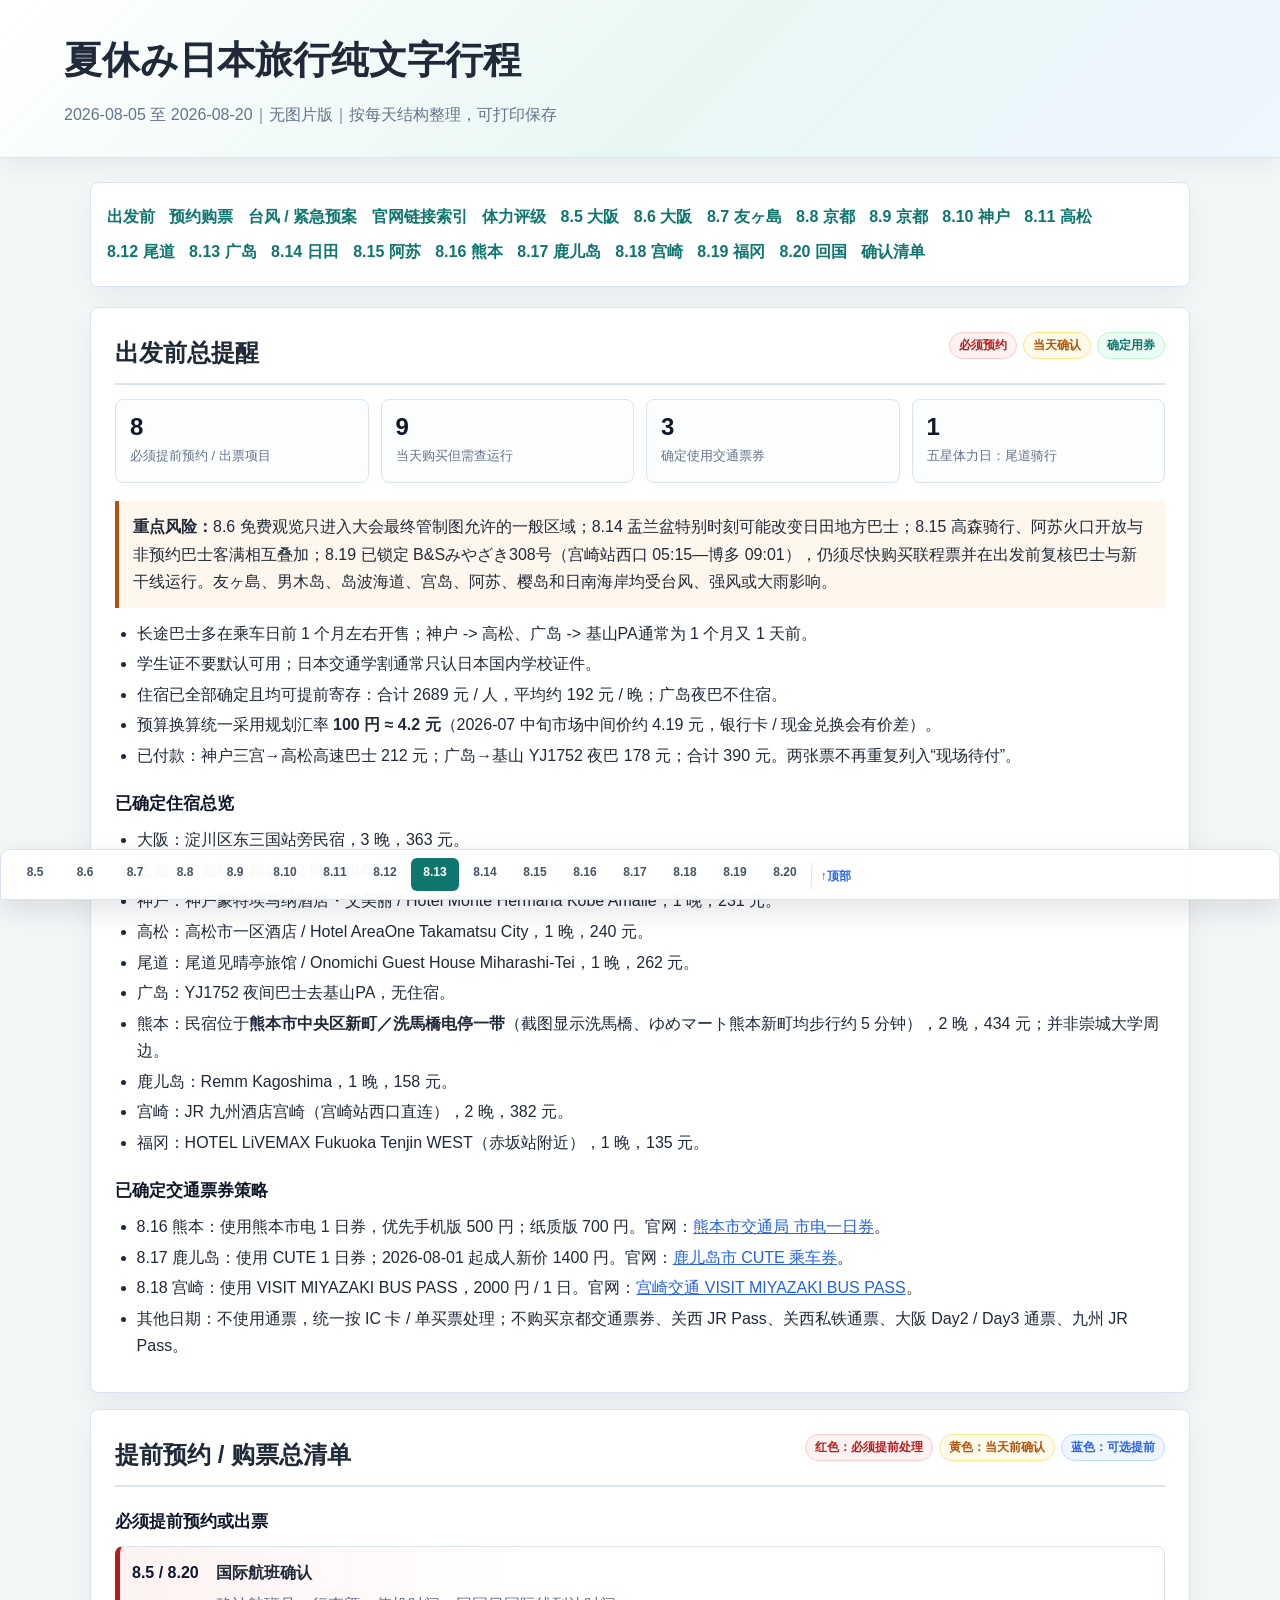
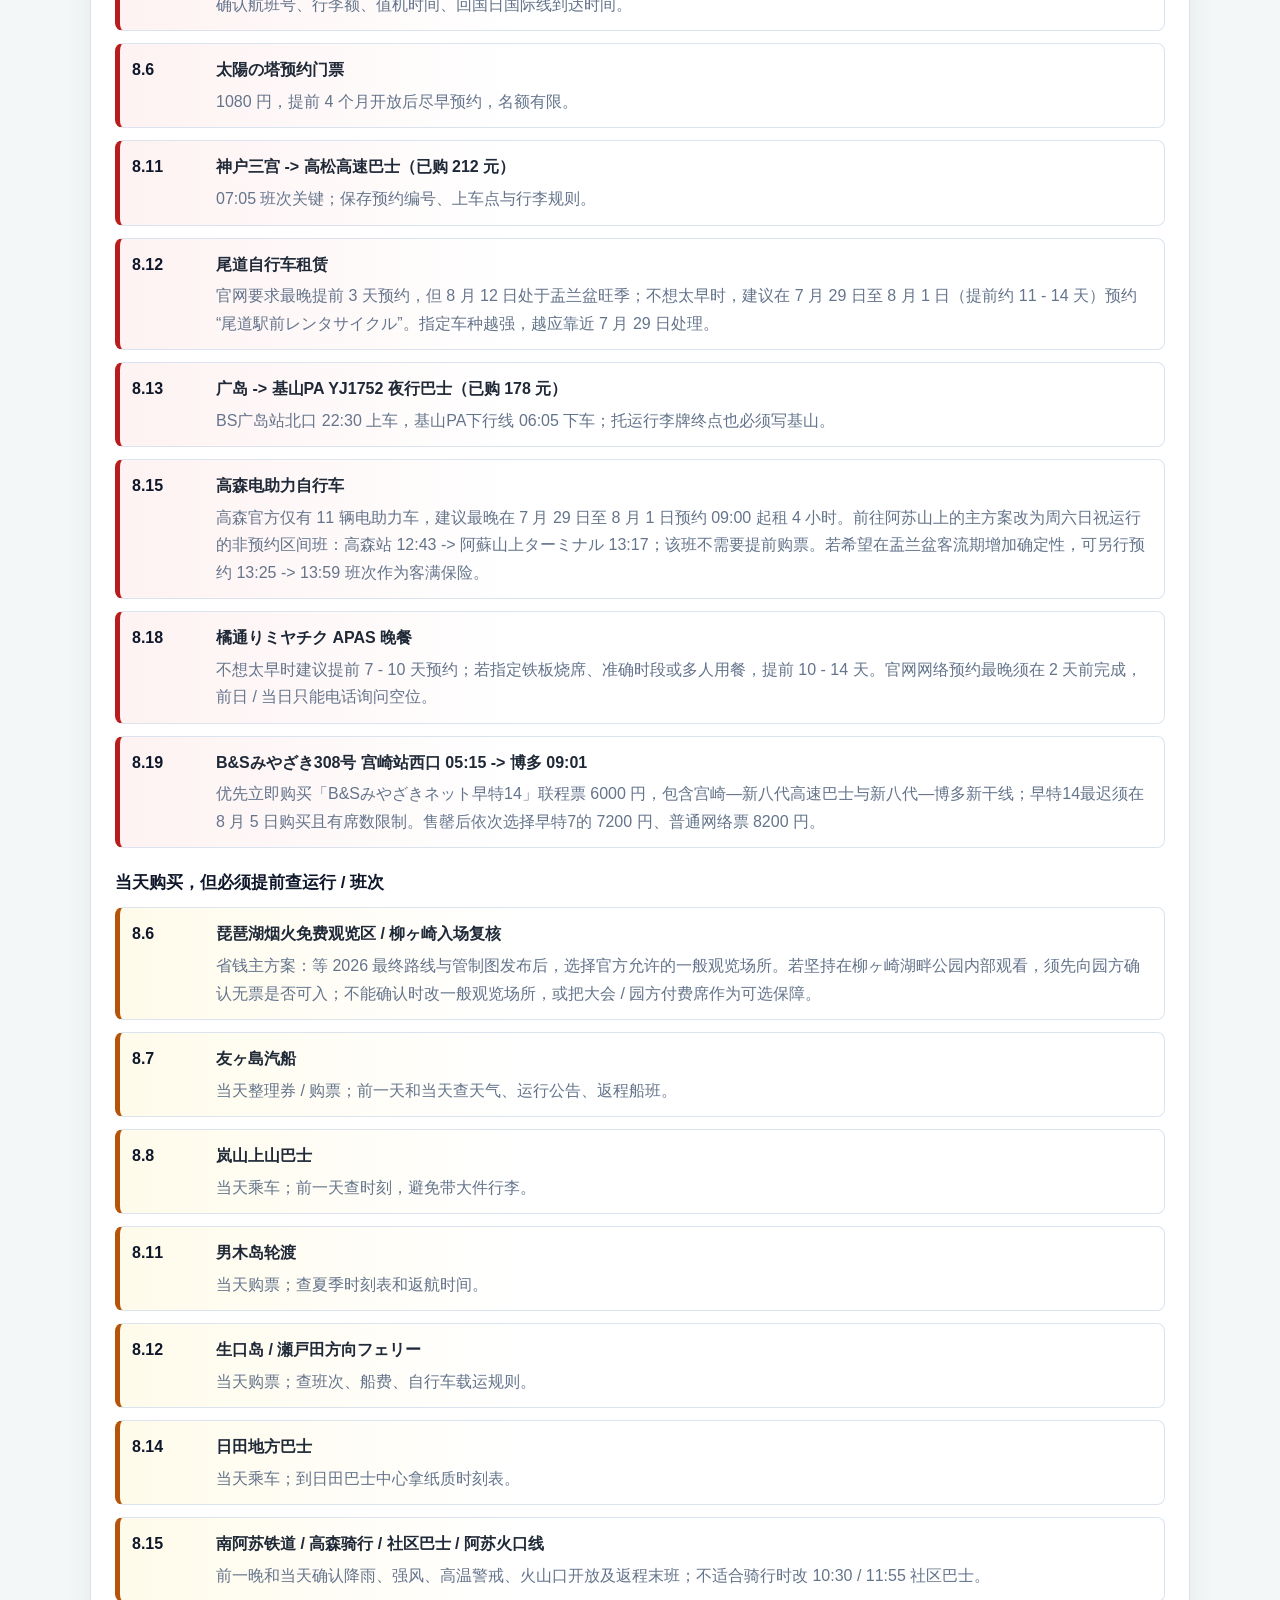
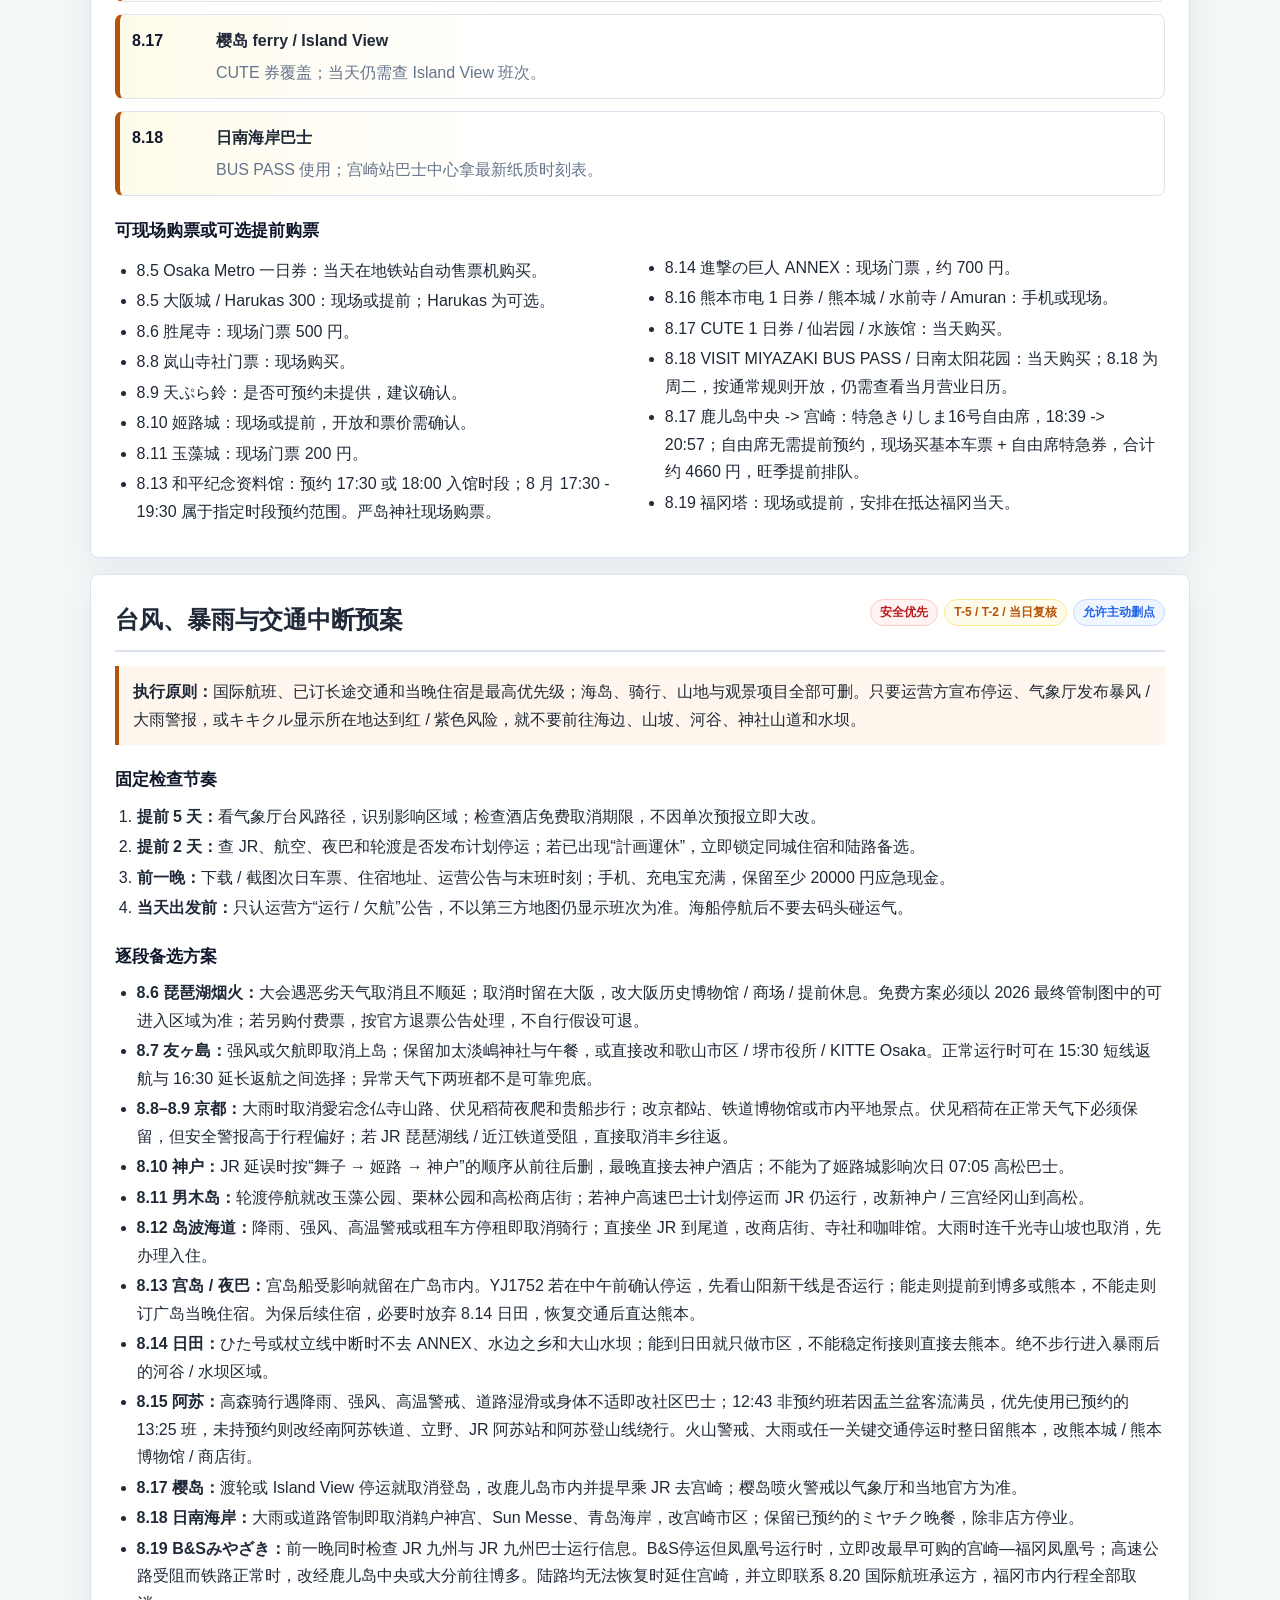
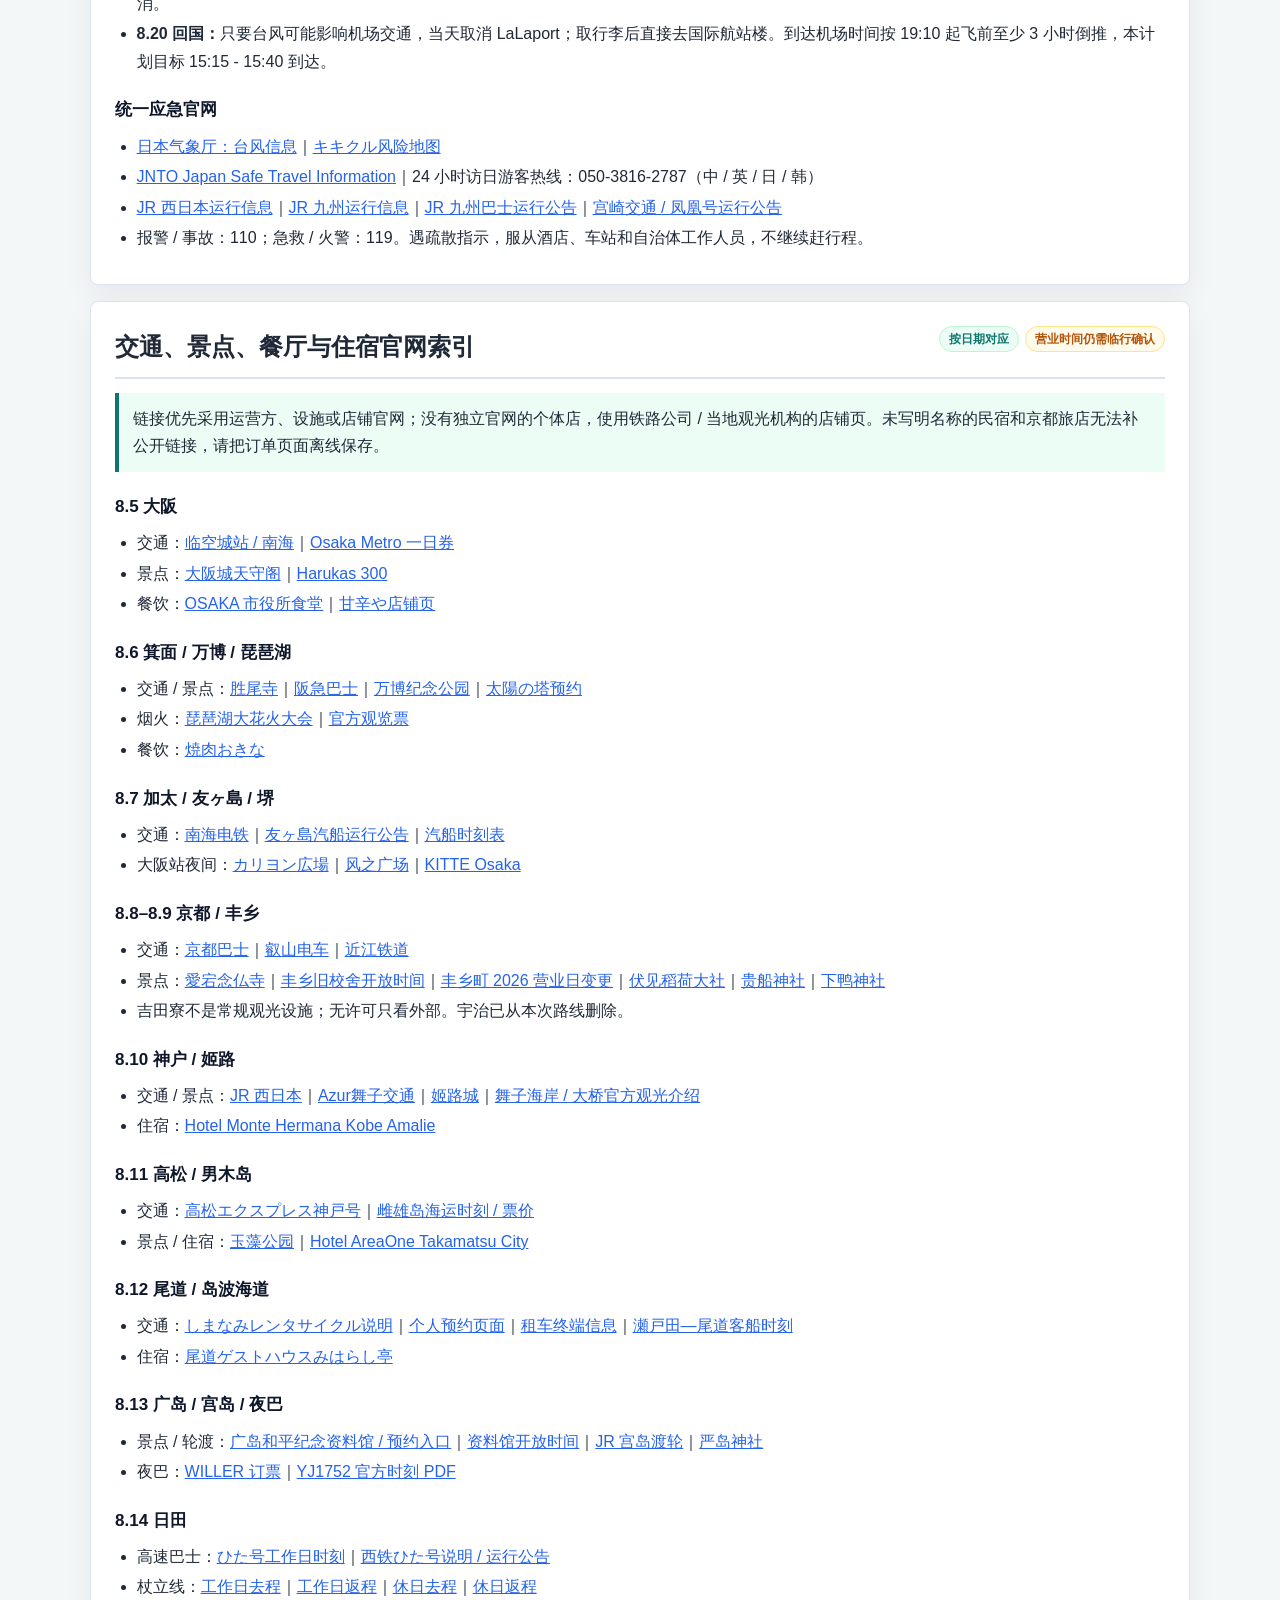
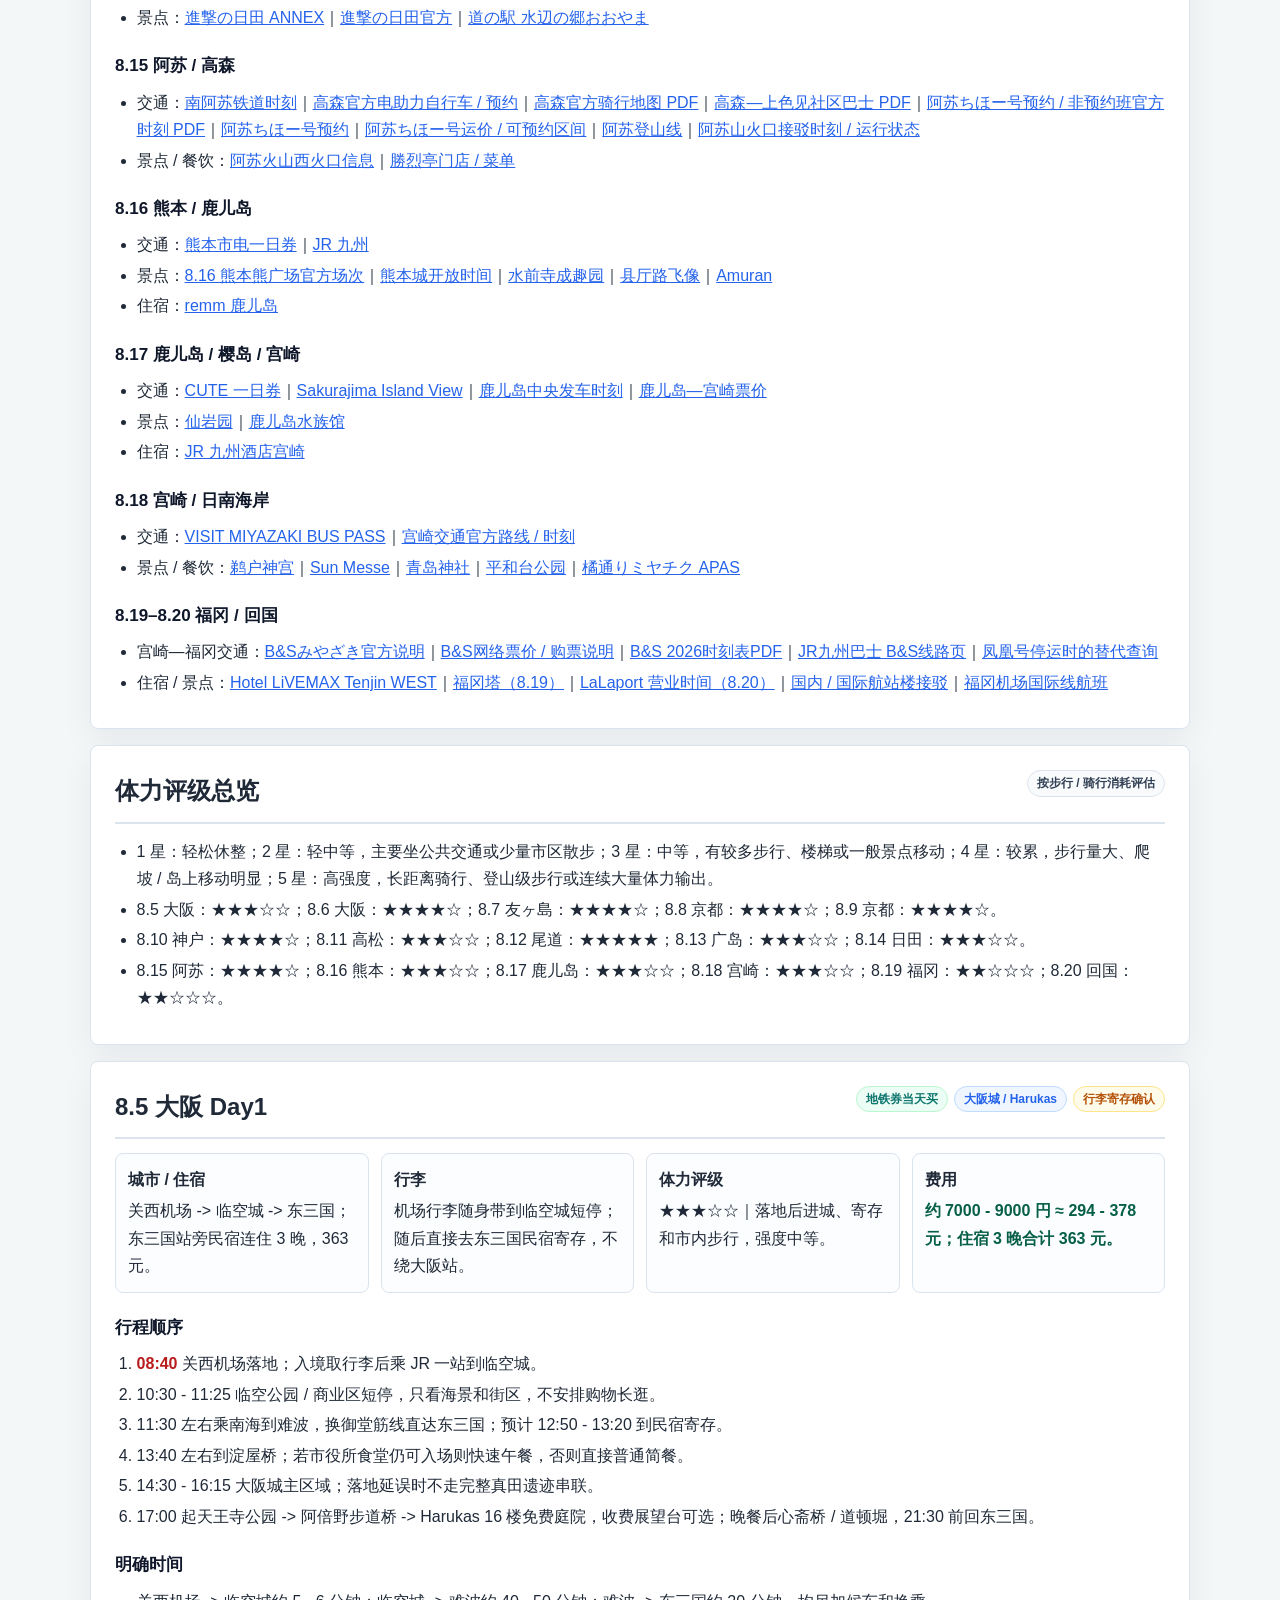
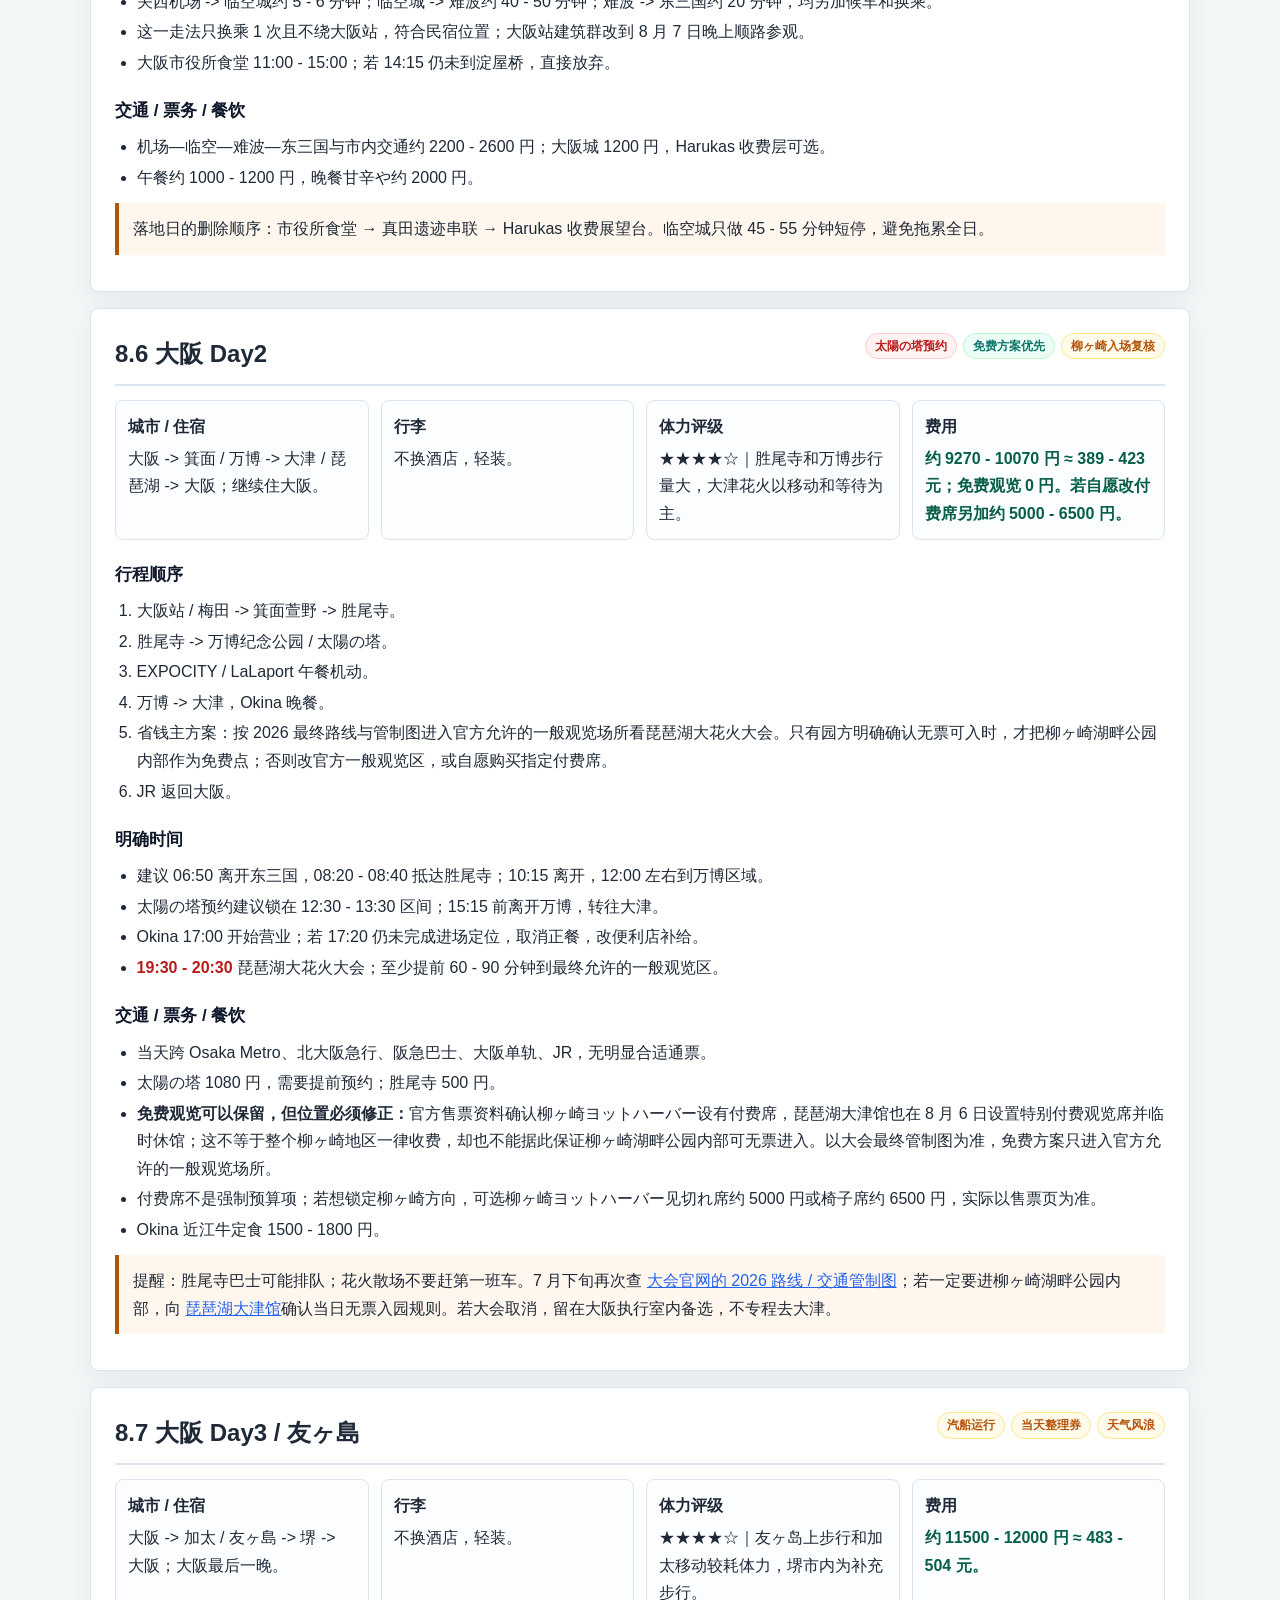
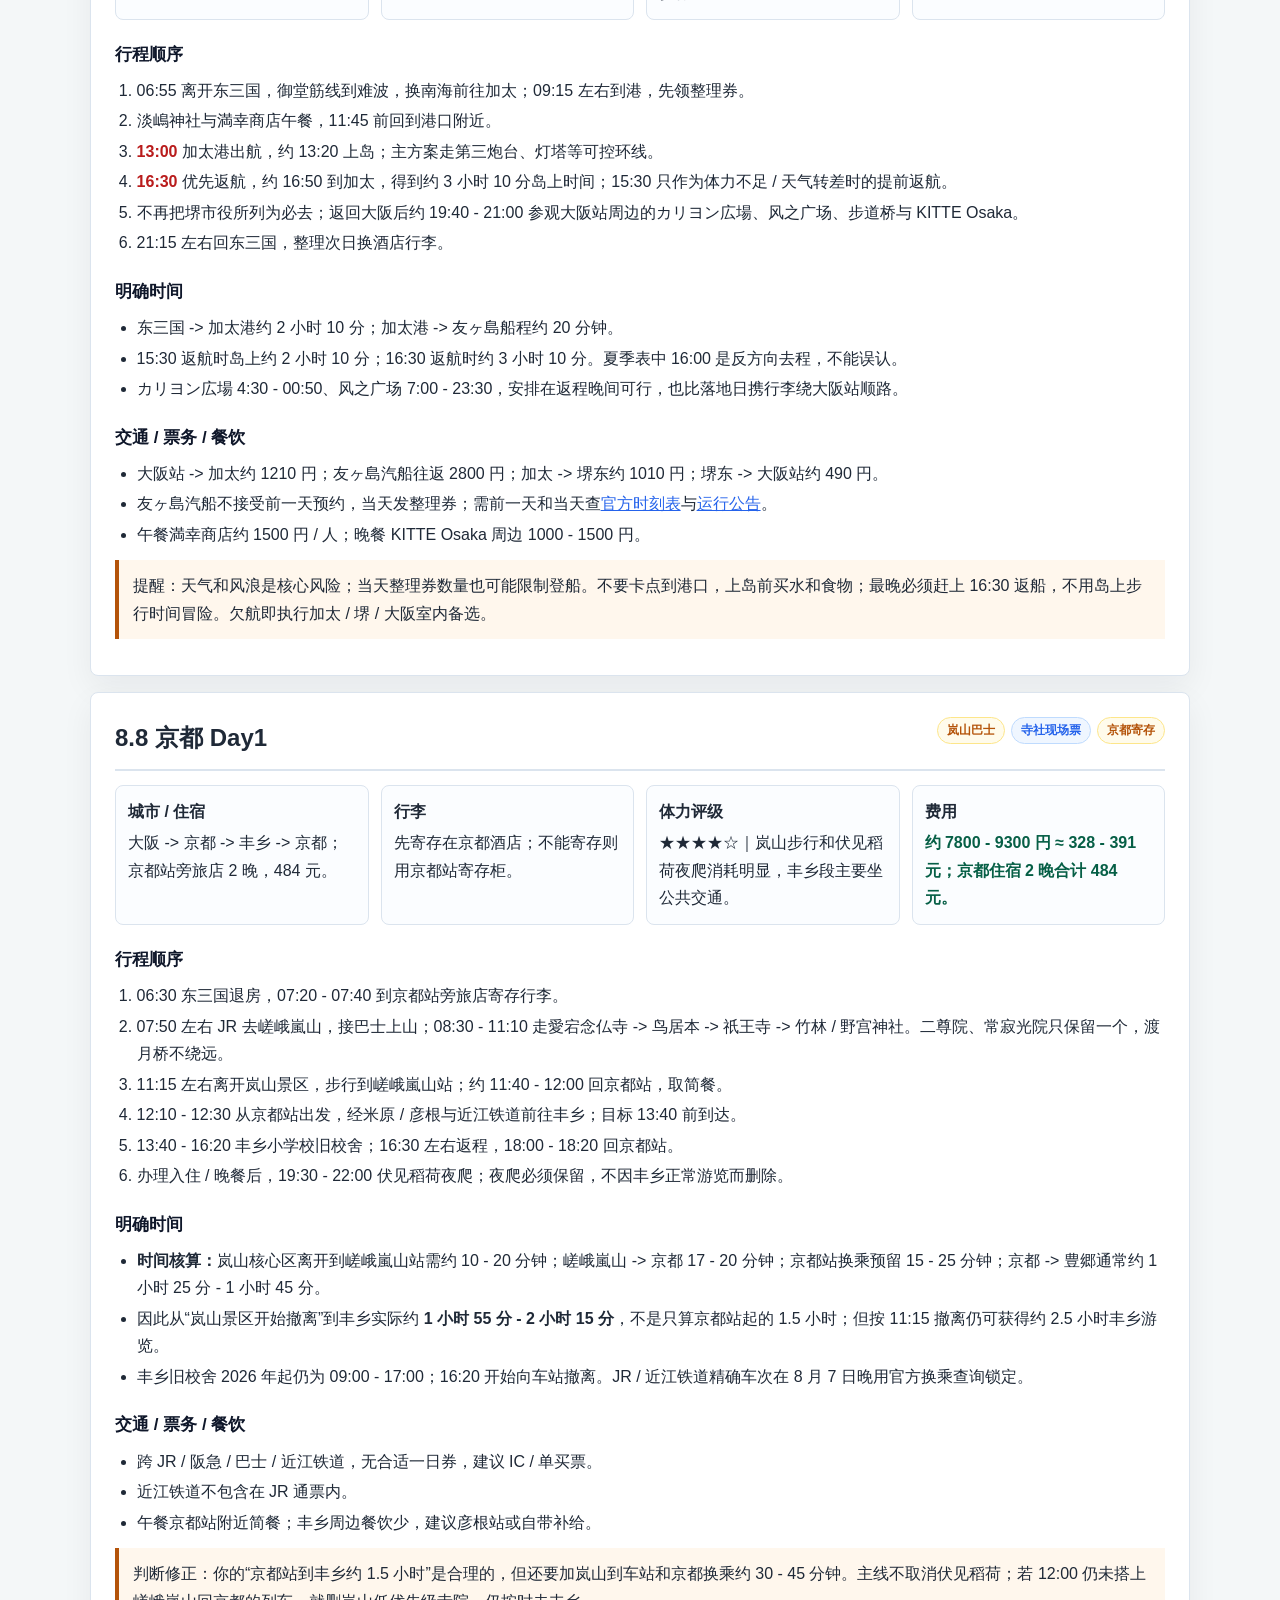
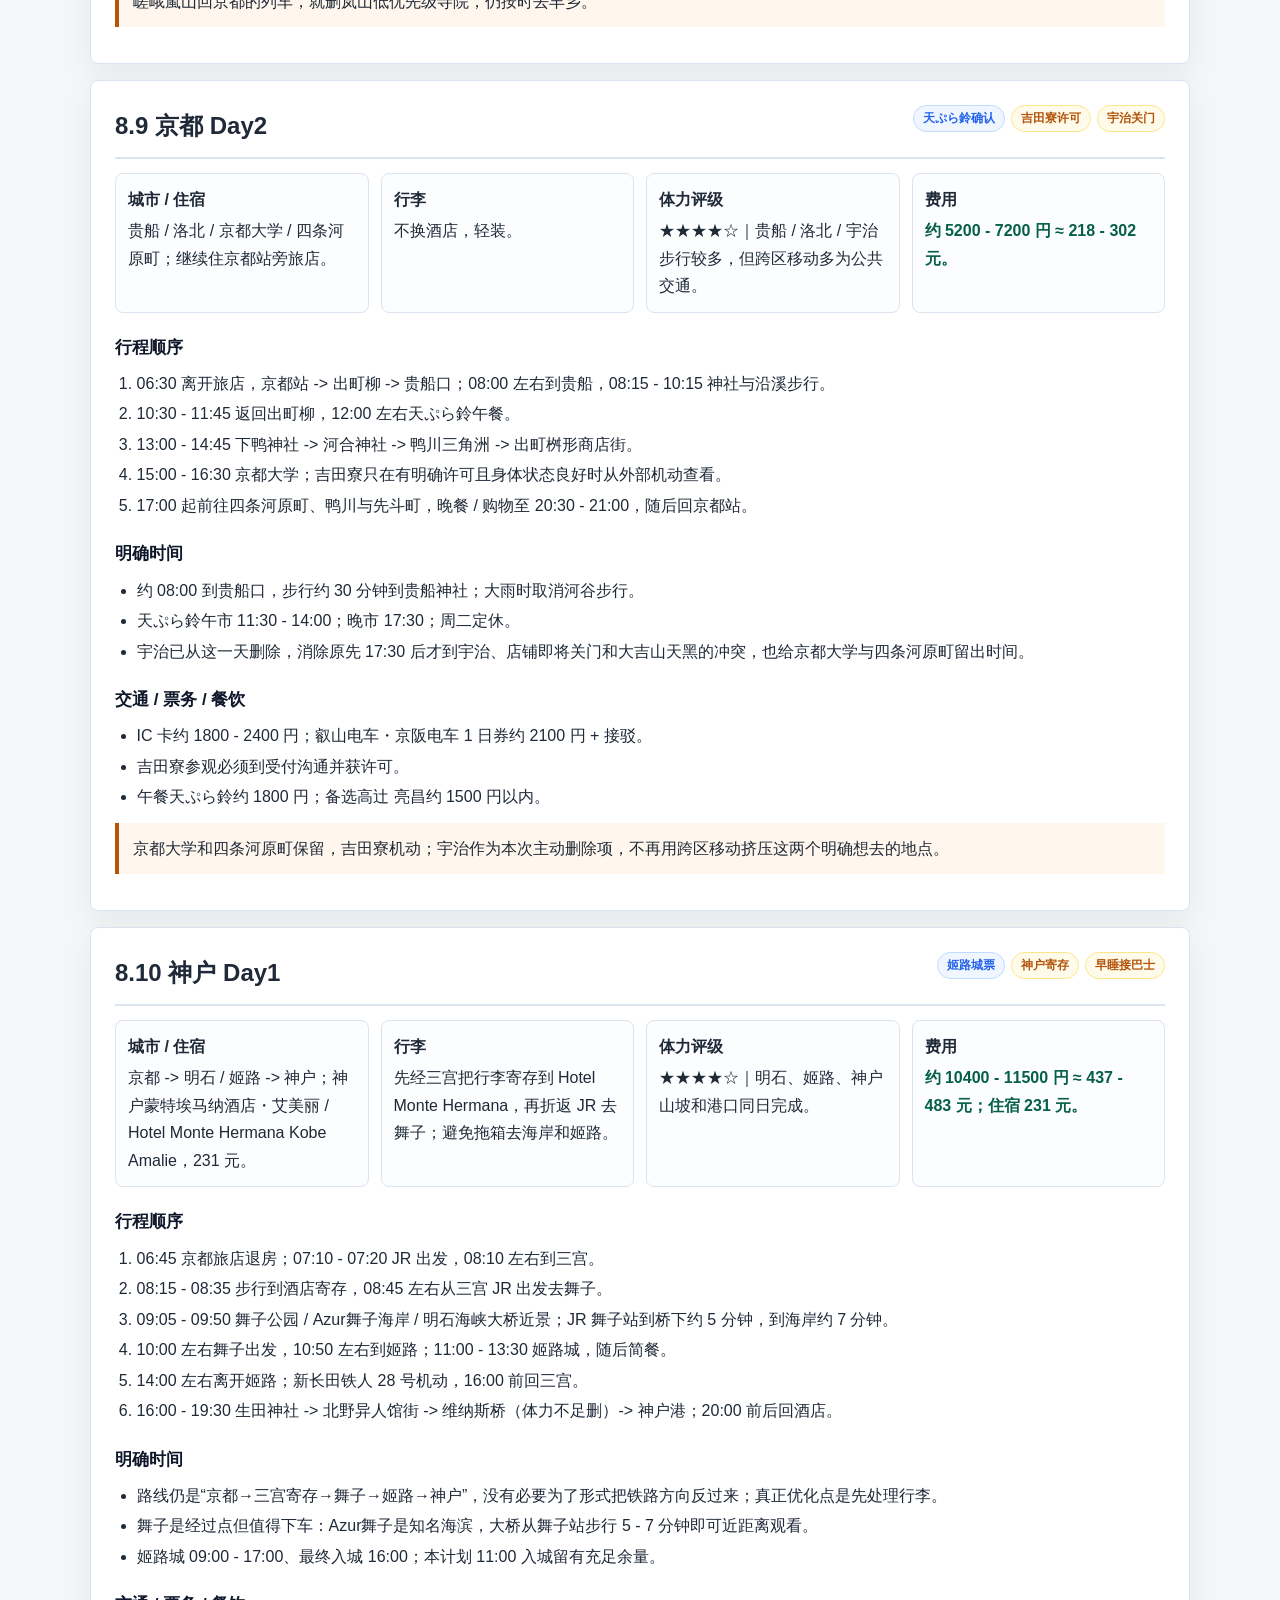
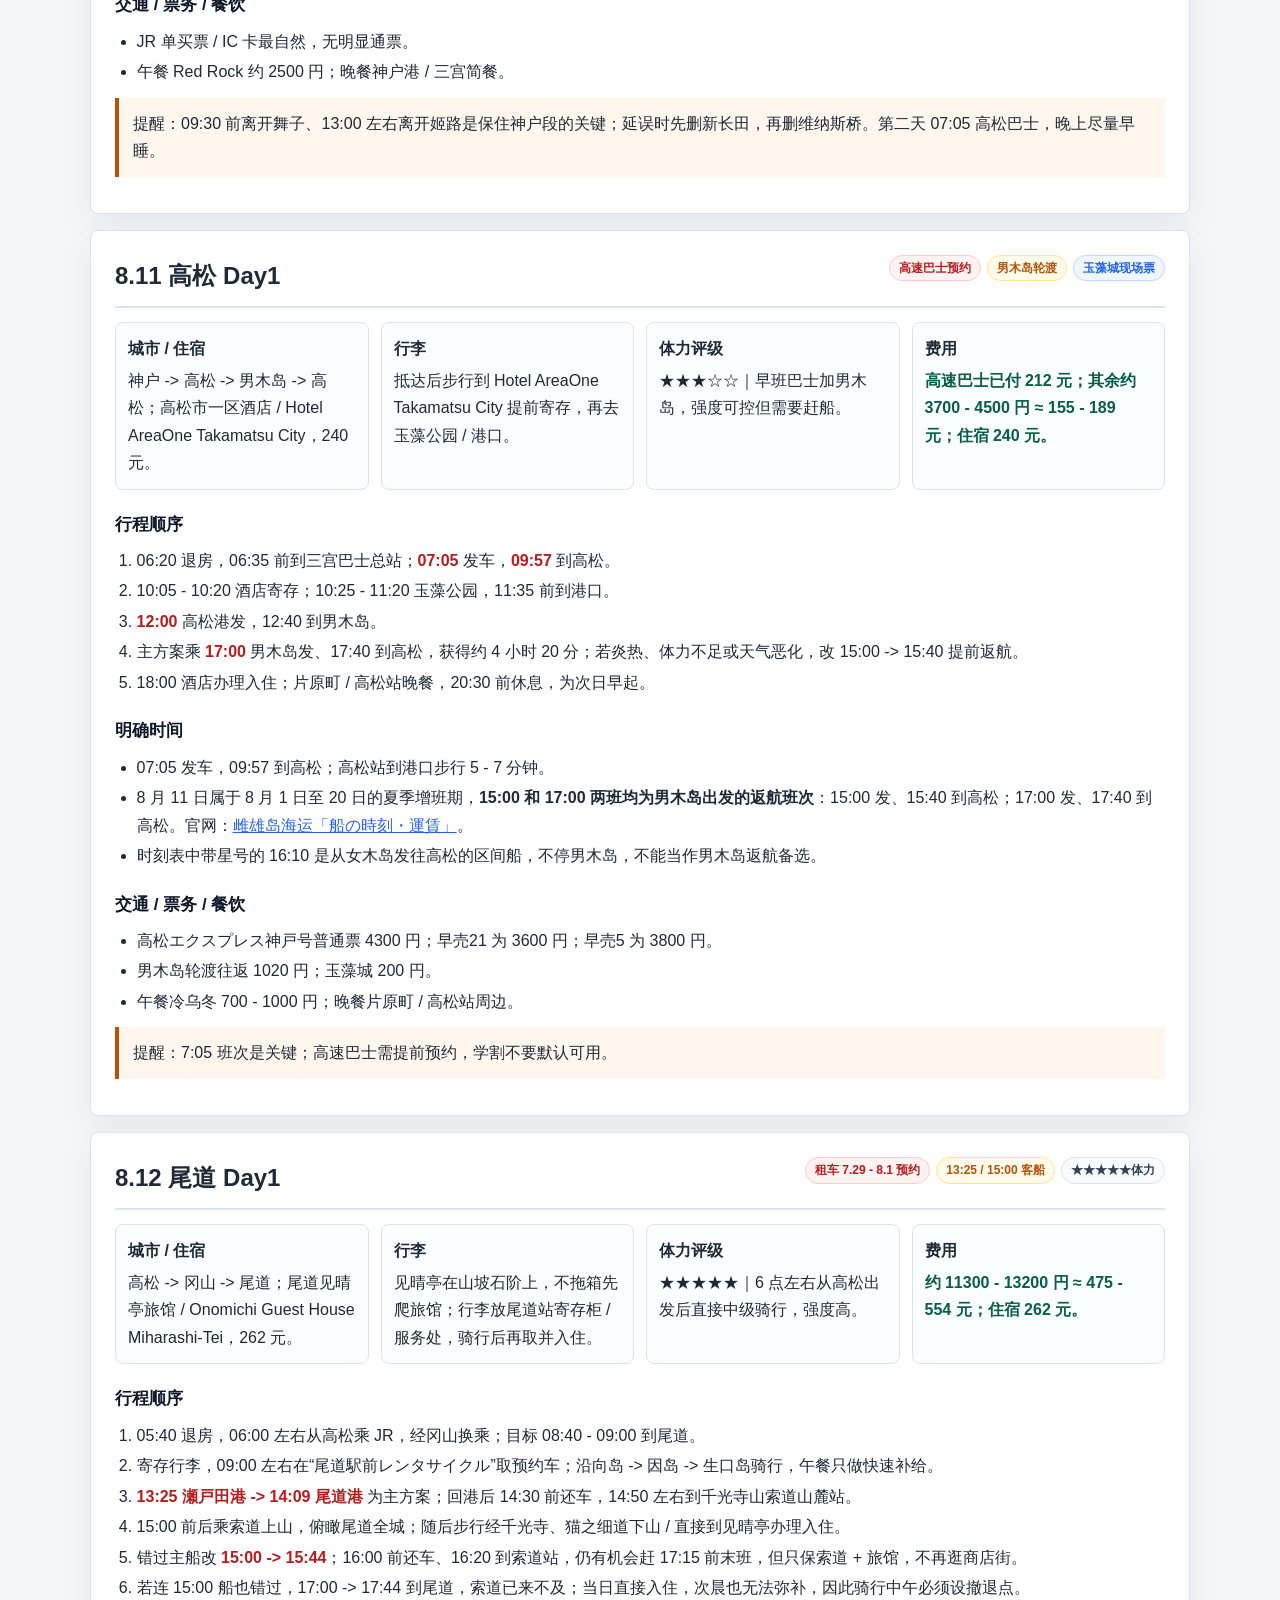
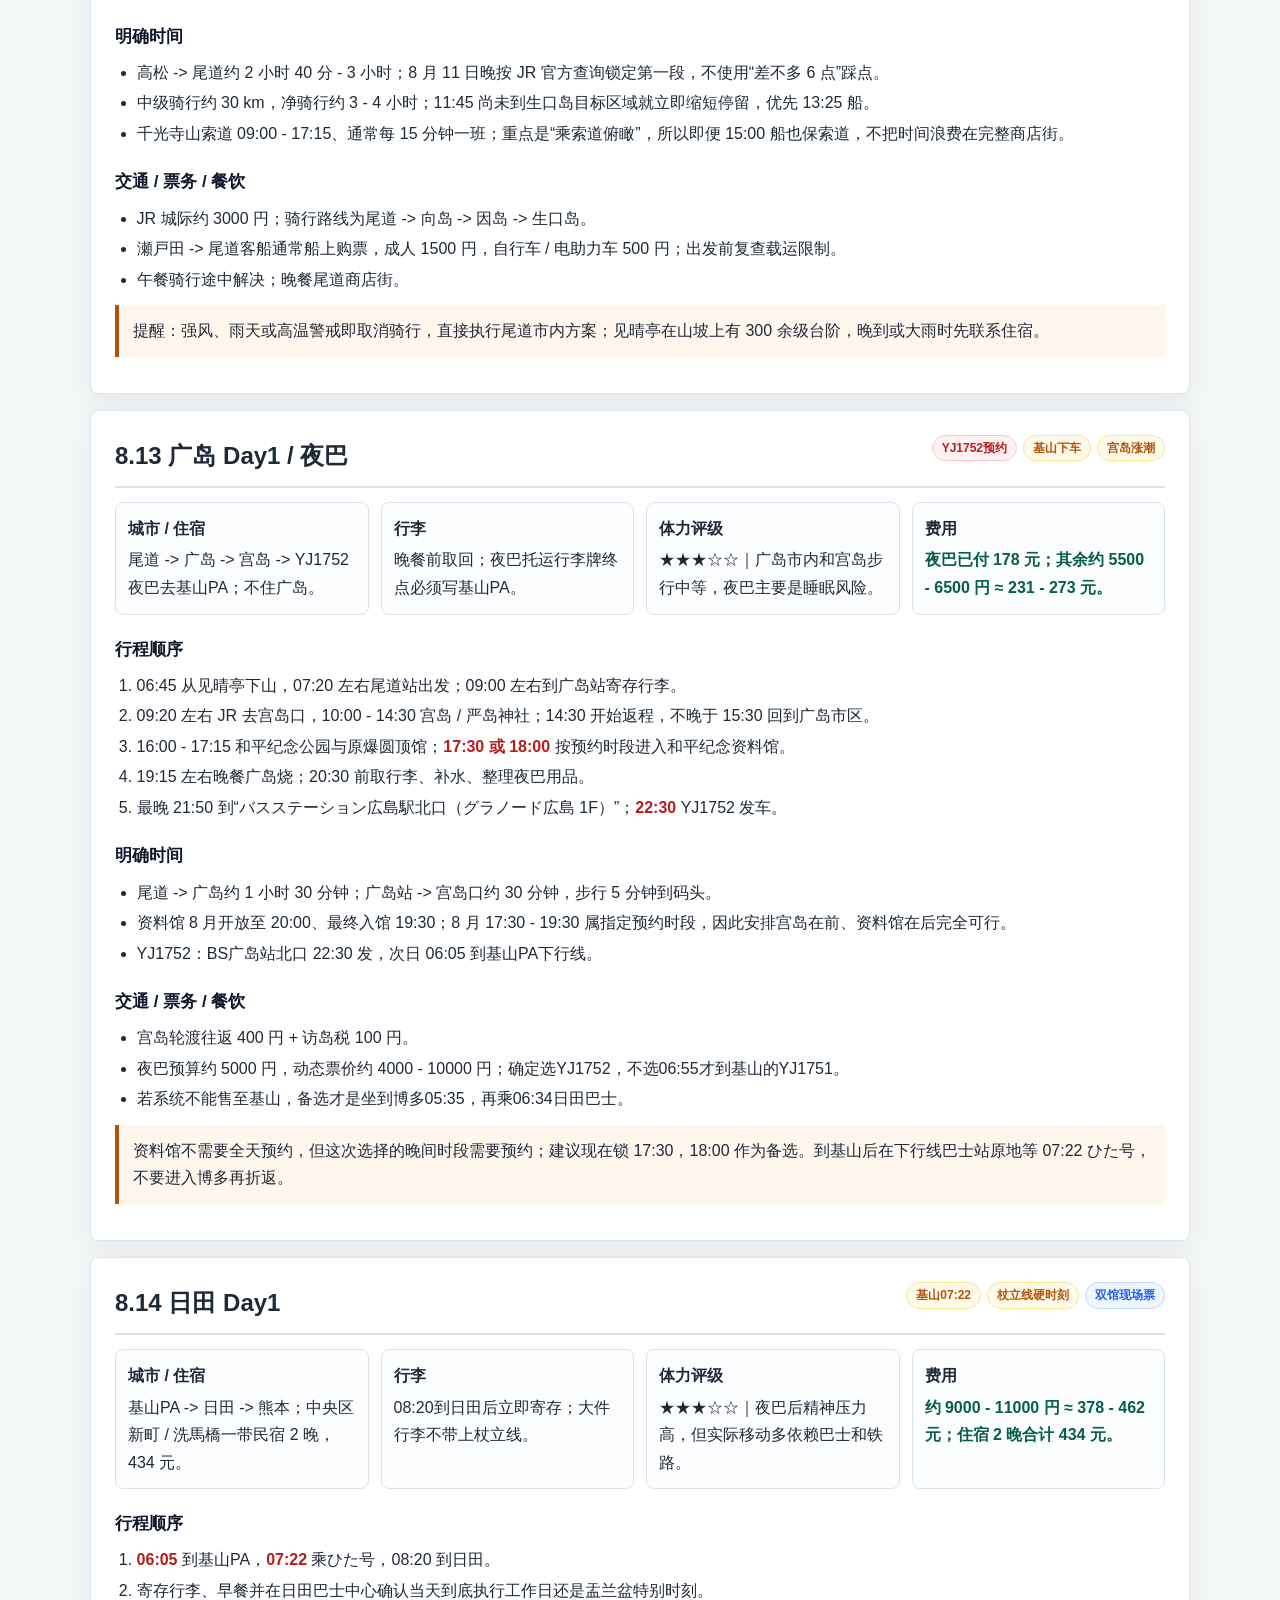
==== 夏休み_纯文字行程.html @ b4301cc1 "Add files via upload" ====
<!doctype html>
<html lang="zh-CN">
<head>
  <meta charset="utf-8">
  <meta name="viewport" content="width=device-width, initial-scale=1">
  <title>夏休み日本旅行纯文字行程</title>
  <link rel="canonical" href="https://fwu008638-jpg.github.io/Natsu/">
  <meta property="og:url" content="https://fwu008638-jpg.github.io/Natsu/">
  <meta property="og:title" content="夏休み日本旅行纯文字行程">
  <meta name="description" content="2026年夏休み日本旅行纯文字行程，含每日行程、交通、住宿、预约购票和风险清单。">
  <style>
    :root {
      --bg: #f4f7f8;
      --paper: #ffffff;
      --ink: #1f2937;
      --muted: #64748b;
      --line: #dbe4ee;
      --accent: #0f766e;
      --accent-2: #2563eb;
      --danger: #b91c1c;
      --warn: #b45309;
      --soft: #ecfdf5;
      --blue-soft: #eff6ff;
      --red-soft: #fef2f2;
      --amber-soft: #fffbeb;
    }
    * { box-sizing: border-box; }
    body {
      margin: 0;
      font-family: -apple-system, BlinkMacSystemFont, "Segoe UI", "Noto Sans SC", "Microsoft YaHei", sans-serif;
      color: var(--ink);
      background: var(--bg);
      line-height: 1.72;
    }
    header {
      background: linear-gradient(135deg, #ffffff 0%, #e8f7f4 54%, #eff6ff 100%);
      border-bottom: 1px solid var(--line);
      padding: 28px min(6vw, 64px);
      position: sticky;
      top: 0;
      z-index: 2;
      box-shadow: 0 8px 24px rgba(15, 23, 42, 0.06);
    }
    h1 { margin: 0 0 8px; font-size: clamp(24px, 3vw, 38px); }
    .subtitle { margin: 0; color: var(--muted); }
    main {
      width: min(1100px, calc(100% - 32px));
      margin: 24px auto 64px;
    }
    nav {
      background: var(--paper);
      border: 1px solid var(--line);
      border-radius: 8px;
      padding: 16px;
      margin-bottom: 20px;
      box-shadow: 0 10px 28px rgba(15, 23, 42, 0.05);
    }
    nav a {
      display: inline-block;
      margin: 4px 10px 4px 0;
      color: var(--accent);
      text-decoration: none;
      font-weight: 600;
    }
    section {
      background: var(--paper);
      border: 1px solid var(--line);
      border-radius: 8px;
      padding: 24px;
      margin: 16px 0;
      box-shadow: 0 12px 32px rgba(15, 23, 42, 0.06);
      scroll-margin-top: 142px;
    }
    h2 {
      margin: 0 0 14px;
      padding-bottom: 8px;
      border-bottom: 2px solid var(--line);
      font-size: 24px;
    }
    .section-head {
      display: flex;
      align-items: flex-start;
      justify-content: space-between;
      gap: 12px;
      border-bottom: 2px solid var(--line);
      padding-bottom: 10px;
      margin-bottom: 14px;
    }
    .section-head h2 {
      border-bottom: 0;
      padding-bottom: 0;
      margin-bottom: 0;
    }
    .tags {
      display: flex;
      flex-wrap: wrap;
      gap: 6px;
      justify-content: flex-end;
    }
    .tag {
      display: inline-flex;
      align-items: center;
      min-height: 24px;
      border-radius: 999px;
      padding: 2px 9px;
      font-size: 12px;
      font-weight: 750;
      border: 1px solid var(--line);
      color: #334155;
      background: #f8fafc;
      white-space: nowrap;
    }
    .tag.must { color: var(--danger); background: var(--red-soft); border-color: #fecaca; }
    .tag.check { color: var(--warn); background: var(--amber-soft); border-color: #fde68a; }
    .tag.buy { color: var(--accent); background: var(--soft); border-color: #bbf7d0; }
    .tag.optional { color: var(--accent-2); background: var(--blue-soft); border-color: #bfdbfe; }
    h3 { margin: 20px 0 8px; font-size: 17px; color: #0f172a; }
    ul, ol { padding-left: 1.35em; margin: 8px 0; }
    li { margin: 3px 0; }
    .notice {
      background: var(--soft);
      border-left: 4px solid var(--accent);
      padding: 12px 14px;
      margin: 12px 0;
    }
    .warn {
      background: #fff7ed;
      border-left-color: var(--warn);
    }
    .grid {
      display: grid;
      grid-template-columns: repeat(auto-fit, minmax(240px, 1fr));
      gap: 12px;
    }
    .box {
      border: 1px solid var(--line);
      border-radius: 8px;
      padding: 12px;
      background: #fbfdff;
    }
    .box strong { display: block; margin-bottom: 4px; }
    .stats {
      display: grid;
      grid-template-columns: repeat(auto-fit, minmax(150px, 1fr));
      gap: 12px;
      margin: 14px 0 18px;
    }
    .stat {
      border: 1px solid var(--line);
      border-radius: 8px;
      padding: 14px;
      background: #fbfdff;
    }
    .stat strong {
      display: block;
      font-size: 24px;
      line-height: 1.1;
      color: #0f172a;
    }
    .stat span { color: var(--muted); font-size: 13px; }
    .booking-board {
      display: grid;
      gap: 12px;
      margin-top: 10px;
    }
    .booking-item {
      display: grid;
      grid-template-columns: 72px 1fr;
      gap: 12px;
      border: 1px solid var(--line);
      border-left: 5px solid var(--accent);
      border-radius: 8px;
      padding: 12px;
      background: #fff;
    }
    .booking-item.must { border-left-color: var(--danger); background: linear-gradient(90deg, var(--red-soft), #fff 38%); }
    .booking-item.check { border-left-color: var(--warn); background: linear-gradient(90deg, var(--amber-soft), #fff 38%); }
    .booking-date {
      color: #0f172a;
      font-weight: 800;
      white-space: nowrap;
    }
    .booking-item p { margin: 4px 0 0; color: var(--muted); }
    .compact-list {
      columns: 2;
      column-gap: 28px;
    }
    .compact-list li { break-inside: avoid; }
    .money { color: #065f46; font-weight: 700; }
    .risk { color: var(--warn); font-weight: 700; }
    .fixed-time { color: var(--danger); font-weight: 800; }
    .day-dock {
      position: fixed;
      right: 12px;
      top: 148px;
      width: 76px;
      max-height: calc(100vh - 168px);
      overflow: auto;
      z-index: 3;
      padding: 8px;
      border: 1px solid var(--line);
      border-radius: 10px;
      background: rgba(255,255,255,.96);
      box-shadow: 0 10px 28px rgba(15,23,42,.12);
    }
    .day-dock a {
      display: block;
      padding: 4px 6px;
      margin: 2px 0;
      border-radius: 6px;
      color: #475569;
      text-decoration: none;
      text-align: center;
      font-size: 12px;
      font-weight: 750;
    }
    .day-dock a.active { color: #fff; background: var(--accent); }
    .day-dock .top-link { color: var(--accent-2); border-top: 1px solid var(--line); margin-top: 6px; }
    a { color: var(--accent-2); }
    @media (max-width: 1280px) {
      .day-dock {
        inset: auto 0 0 0;
        width: auto;
        max-height: none;
        display: flex;
        gap: 2px;
        overflow-x: auto;
        padding: 6px 10px;
        border-radius: 10px 10px 0 0;
      }
      .day-dock a { min-width: 48px; }
      .day-dock .top-link { border-top: 0; border-left: 1px solid var(--line); }
      body { padding-bottom: 52px; }
    }
    @media (max-width: 700px) {
      header { position: static; }
      section { scroll-margin-top: 12px; }
      .section-head { display: block; }
      .tags { justify-content: flex-start; margin-top: 8px; }
      .booking-item { grid-template-columns: 1fr; }
      .compact-list { columns: 1; }
    }
    @media print {
      header { position: static; }
      body { background: white; }
      main { width: auto; margin: 0; }
      nav { display: none; }
      section { break-inside: avoid; border-color: #aaa; box-shadow: none; }
      .tag { border-color: #aaa; }
    }
  </style>
</head>
<body>
  <header>
    <h1>夏休み日本旅行纯文字行程</h1>
    <p class="subtitle">2026-08-05 至 2026-08-20｜无图片版｜按每天结构整理，可打印保存</p>
  </header>
  <main>
    <nav aria-label="快速导航">
      <a href="#prep">出发前</a>
      <a href="#booking">预约购票</a>
      <a href="#emergency">台风 / 紧急预案</a>
      <a href="#official-links">官网链接索引</a>
      <a href="#fitness">体力评级</a>
      <a href="#d0805">8.5 大阪</a>
      <a href="#d0806">8.6 大阪</a>
      <a href="#d0807">8.7 友ヶ島</a>
      <a href="#d0808">8.8 京都</a>
      <a href="#d0809">8.9 京都</a>
      <a href="#d0810">8.10 神户</a>
      <a href="#d0811">8.11 高松</a>
      <a href="#d0812">8.12 尾道</a>
      <a href="#d0813">8.13 广岛</a>
      <a href="#d0814">8.14 日田</a>
      <a href="#d0815">8.15 阿苏</a>
      <a href="#d0816">8.16 熊本</a>
      <a href="#d0817">8.17 鹿儿岛</a>
      <a href="#d0818">8.18 宫崎</a>
      <a href="#d0819">8.19 福冈</a>
      <a href="#d0820">8.20 回国</a>
      <a href="#risks">确认清单</a>
    </nav>
    <aside class="day-dock" aria-label="每日行程定位">
      <a href="#d0805">8.5</a><a href="#d0806">8.6</a><a href="#d0807">8.7</a><a href="#d0808">8.8</a>
      <a href="#d0809">8.9</a><a href="#d0810">8.10</a><a href="#d0811">8.11</a><a href="#d0812">8.12</a>
      <a href="#d0813">8.13</a><a href="#d0814">8.14</a><a href="#d0815">8.15</a><a href="#d0816">8.16</a>
      <a href="#d0817">8.17</a><a href="#d0818">8.18</a><a href="#d0819">8.19</a><a href="#d0820">8.20</a>
      <a class="top-link" href="#prep">↑顶部</a>
    </aside>

    <section id="prep">
      <div class="section-head">
        <h2>出发前总提醒</h2>
        <div class="tags"><span class="tag must">必须预约</span><span class="tag check">当天确认</span><span class="tag buy">确定用券</span></div>
      </div>
      <div class="stats">
        <div class="stat"><strong>8</strong><span>必须提前预约 / 出票项目</span></div>
        <div class="stat"><strong>9</strong><span>当天购买但需查运行</span></div>
        <div class="stat"><strong>3</strong><span>确定使用交通票券</span></div>
        <div class="stat"><strong>1</strong><span>五星体力日：尾道骑行</span></div>
      </div>
      <div class="notice warn"><strong>重点风险：</strong>8.6 免费观览只进入大会最终管制图允许的一般区域；8.14 盂兰盆特别时刻可能改变日田地方巴士；8.15 高森骑行、阿苏火口开放与非预约巴士客满相互叠加；8.19 已锁定 B&amp;Sみやざき308号（宫崎站西口 05:15—博多 09:01），仍须尽快购买联程票并在出发前复核巴士与新干线运行。友ヶ島、男木岛、岛波海道、宫岛、阿苏、樱岛和日南海岸均受台风、强风或大雨影响。</div>
      <ul>
        <li>长途巴士多在乘车日前 1 个月左右开售；神户 -> 高松、广岛 -> 基山PA通常为 1 个月又 1 天前。</li>
        <li>学生证不要默认可用；日本交通学割通常只认日本国内学校证件。</li>
        <li>住宿已全部确定且均可提前寄存：合计 2689 元 / 人，平均约 192 元 / 晚；广岛夜巴不住宿。</li>
        <li>预算换算统一采用规划汇率 <strong>100 円 ≈ 4.2 元</strong>（2026-07 中旬市场中间价约 4.19 元，银行卡 / 现金兑换会有价差）。</li>
        <li>已付款：神户三宫→高松高速巴士 212 元；广岛→基山 YJ1752 夜巴 178 元；合计 390 元。两张票不再重复列入“现场待付”。</li>
      </ul>
      <h3>已确定住宿总览</h3>
      <ul>
        <li>大阪：淀川区东三国站旁民宿，3 晚，363 元。</li>
        <li>京都：京都站旁旅店，2 晚，484 元。</li>
        <li>神户：神户蒙特埃马纳酒店・艾美丽 / Hotel Monte Hermana Kobe Amalie，1 晚，231 元。</li>
        <li>高松：高松市一区酒店 / Hotel AreaOne Takamatsu City，1 晚，240 元。</li>
        <li>尾道：尾道见晴亭旅馆 / Onomichi Guest House Miharashi-Tei，1 晚，262 元。</li>
        <li>广岛：YJ1752 夜间巴士去基山PA，无住宿。</li>
        <li>熊本：民宿位于<strong>熊本市中央区新町／洗馬橋电停一带</strong>（截图显示洗馬橋、ゆめマート熊本新町均步行约 5 分钟），2 晚，434 元；并非崇城大学周边。</li>
        <li>鹿儿岛：Remm Kagoshima，1 晚，158 元。</li>
        <li>宫崎：JR 九州酒店宫崎（宫崎站西口直连），2 晚，382 元。</li>
        <li>福冈：HOTEL LiVEMAX Fukuoka Tenjin WEST（赤坂站附近），1 晚，135 元。</li>
      </ul>
      <h3>已确定交通票券策略</h3>
      <ul>
        <li>8.16 熊本：使用熊本市电 1 日券，优先手机版 500 円；纸质版 700 円。官网：<a href="https://www.kotsu-kumamoto.jp/kihon/pub/detail.aspx?c_id=66&id=1433">熊本市交通局 市电一日券</a>。</li>
        <li>8.17 鹿儿岛：使用 CUTE 1 日券；2026-08-01 起成人新价 1400 円。官网：<a href="https://www.city.kagoshima.lg.jp/sakurajima-ferry/unchin/cute.html">鹿儿岛市 CUTE 乘车券</a>。</li>
        <li>8.18 宫崎：使用 VISIT MIYAZAKI BUS PASS，2000 円 / 1 日。官网：<a href="https://www.miyakoh.co.jp/rosen/ticket/buspass.html">宫崎交通 VISIT MIYAZAKI BUS PASS</a>。</li>
        <li>其他日期：不使用通票，统一按 IC 卡 / 单买票处理；不购买京都交通票券、关西 JR Pass、关西私铁通票、大阪 Day2 / Day3 通票、九州 JR Pass。</li>
      </ul>
    </section>

    <section id="booking">
      <div class="section-head">
        <h2>提前预约 / 购票总清单</h2>
        <div class="tags"><span class="tag must">红色：必须提前处理</span><span class="tag check">黄色：当天前确认</span><span class="tag optional">蓝色：可选提前</span></div>
      </div>
      <h3>必须提前预约或出票</h3>
      <div class="booking-board">
        <div class="booking-item must"><div class="booking-date">8.5 / 8.20</div><div><strong>国际航班确认</strong><p>确认航班号、行李额、值机时间、回国日国际线到达时间。</p></div></div>
        <div class="booking-item must"><div class="booking-date">8.6</div><div><strong>太陽の塔预约门票</strong><p>1080 円，提前 4 个月开放后尽早预约，名额有限。</p></div></div>
        <div class="booking-item must"><div class="booking-date">8.11</div><div><strong>神户三宫 -> 高松高速巴士（已购 212 元）</strong><p>07:05 班次关键；保存预约编号、上车点与行李规则。</p></div></div>
        <div class="booking-item must"><div class="booking-date">8.12</div><div><strong>尾道自行车租赁</strong><p>官网要求最晚提前 3 天预约，但 8 月 12 日处于盂兰盆旺季；不想太早时，建议在 7 月 29 日至 8 月 1 日（提前约 11 - 14 天）预约“尾道駅前レンタサイクル”。指定车种越强，越应靠近 7 月 29 日处理。</p></div></div>
        <div class="booking-item must"><div class="booking-date">8.13</div><div><strong>广岛 -> 基山PA YJ1752 夜行巴士（已购 178 元）</strong><p>BS广岛站北口 22:30 上车，基山PA下行线 06:05 下车；托运行李牌终点也必须写基山。</p></div></div>
        <div class="booking-item must"><div class="booking-date">8.15</div><div><strong>高森电助力自行车</strong><p>高森官方仅有 11 辆电助力车，建议最晚在 7 月 29 日至 8 月 1 日预约 09:00 起租 4 小时。前往阿苏山上的主方案改为周六日祝运行的非预约区间班：高森站 12:43 -> 阿蘇山上ターミナル 13:17；该班不需要提前购票。若希望在盂兰盆客流期增加确定性，可另行预约 13:25 -> 13:59 班次作为客满保险。</p></div></div>
        <div class="booking-item must"><div class="booking-date">8.18</div><div><strong>橘通りミヤチク APAS 晚餐</strong><p>不想太早时建议提前 7 - 10 天预约；若指定铁板烧席、准确时段或多人用餐，提前 10 - 14 天。官网网络预约最晚须在 2 天前完成，前日 / 当日只能电话询问空位。</p></div></div>
        <div class="booking-item must"><div class="booking-date">8.19</div><div><strong>B&amp;Sみやざき308号 宫崎站西口 05:15 -> 博多 09:01</strong><p>优先立即购买「B&amp;Sみやざきネット早特14」联程票 6000 円，包含宫崎—新八代高速巴士与新八代—博多新干线；早特14最迟须在 8 月 5 日购买且有席数限制。售罄后依次选择早特7的 7200 円、普通网络票 8200 円。</p></div></div>
      </div>
      <h3>当天购买，但必须提前查运行 / 班次</h3>
      <div class="booking-board">
        <div class="booking-item check"><div class="booking-date">8.6</div><div><strong>琵琶湖烟火免费观览区 / 柳ヶ崎入场复核</strong><p>省钱主方案：等 2026 最终路线与管制图发布后，选择官方允许的一般观览场所。若坚持在柳ヶ崎湖畔公园内部观看，须先向园方确认无票是否可入；不能确认时改一般观览场所，或把大会 / 园方付费席作为可选保障。</p></div></div>
        <div class="booking-item check"><div class="booking-date">8.7</div><div><strong>友ヶ島汽船</strong><p>当天整理券 / 购票；前一天和当天查天气、运行公告、返程船班。</p></div></div>
        <div class="booking-item check"><div class="booking-date">8.8</div><div><strong>岚山上山巴士</strong><p>当天乘车；前一天查时刻，避免带大件行李。</p></div></div>
        <div class="booking-item check"><div class="booking-date">8.11</div><div><strong>男木岛轮渡</strong><p>当天购票；查夏季时刻表和返航时间。</p></div></div>
        <div class="booking-item check"><div class="booking-date">8.12</div><div><strong>生口岛 / 瀬戸田方向フェリー</strong><p>当天购票；查班次、船费、自行车载运规则。</p></div></div>
        <div class="booking-item check"><div class="booking-date">8.14</div><div><strong>日田地方巴士</strong><p>当天乘车；到日田巴士中心拿纸质时刻表。</p></div></div>
        <div class="booking-item check"><div class="booking-date">8.15</div><div><strong>南阿苏铁道 / 高森骑行 / 社区巴士 / 阿苏火口线</strong><p>前一晚和当天确认降雨、强风、高温警戒、火山口开放及返程末班；不适合骑行时改 10:30 / 11:55 社区巴士。</p></div></div>
        <div class="booking-item check"><div class="booking-date">8.17</div><div><strong>樱岛 ferry / Island View</strong><p>CUTE 券覆盖；当天仍需查 Island View 班次。</p></div></div>
        <div class="booking-item check"><div class="booking-date">8.18</div><div><strong>日南海岸巴士</strong><p>BUS PASS 使用；宫崎站巴士中心拿最新纸质时刻表。</p></div></div>
      </div>
      <h3>可现场购票或可选提前购票</h3>
      <ul class="compact-list">
        <li>8.5 Osaka Metro 一日券：当天在地铁站自动售票机购买。</li>
        <li>8.5 大阪城 / Harukas 300：现场或提前；Harukas 为可选。</li>
        <li>8.6 胜尾寺：现场门票 500 円。</li>
        <li>8.8 岚山寺社门票：现场购买。</li>
        <li>8.9 天ぷら鈴：是否可预约未提供，建议确认。</li>
        <li>8.10 姬路城：现场或提前，开放和票价需确认。</li>
        <li>8.11 玉藻城：现场门票 200 円。</li>
        <li>8.13 和平纪念资料馆：预约 17:30 或 18:00 入馆时段；8 月 17:30 - 19:30 属于指定时段预约范围。严岛神社现场购票。</li>
        <li>8.14 進撃の巨人 ANNEX：现场门票，约 700 円。</li>
        <li>8.16 熊本市电 1 日券 / 熊本城 / 水前寺 / Amuran：手机或现场。</li>
        <li>8.17 CUTE 1 日券 / 仙岩园 / 水族馆：当天购买。</li>
        <li>8.18 VISIT MIYAZAKI BUS PASS / 日南太阳花园：当天购买；8.18 为周二，按通常规则开放，仍需查看当月营业日历。</li>
        <li>8.17 鹿儿岛中央 -> 宫崎：特急きりしま16号自由席，18:39 -> 20:57；自由席无需提前预约，现场买基本车票 + 自由席特急券，合计约 4660 円，旺季提前排队。</li>
        <li>8.19 福冈塔：现场或提前，安排在抵达福冈当天。</li>
      </ul>
    </section>

    <section id="emergency">
      <div class="section-head">
        <h2>台风、暴雨与交通中断预案</h2>
        <div class="tags"><span class="tag must">安全优先</span><span class="tag check">T-5 / T-2 / 当日复核</span><span class="tag optional">允许主动删点</span></div>
      </div>
      <div class="notice warn"><strong>执行原则：</strong>国际航班、已订长途交通和当晚住宿是最高优先级；海岛、骑行、山地与观景项目全部可删。只要运营方宣布停运、气象厅发布暴风 / 大雨警报，或キキクル显示所在地达到红 / 紫色风险，就不要前往海边、山坡、河谷、神社山道和水坝。</div>
      <h3>固定检查节奏</h3>
      <ol>
        <li><strong>提前 5 天：</strong>看气象厅台风路径，识别影响区域；检查酒店免费取消期限，不因单次预报立即大改。</li>
        <li><strong>提前 2 天：</strong>查 JR、航空、夜巴和轮渡是否发布计划停运；若已出现“計画運休”，立即锁定同城住宿和陆路备选。</li>
        <li><strong>前一晚：</strong>下载 / 截图次日车票、住宿地址、运营公告与末班时刻；手机、充电宝充满，保留至少 20000 円应急现金。</li>
        <li><strong>当天出发前：</strong>只认运营方“运行 / 欠航”公告，不以第三方地图仍显示班次为准。海船停航后不要去码头碰运气。</li>
      </ol>
      <h3>逐段备选方案</h3>
      <ul>
        <li><strong>8.6 琵琶湖烟火：</strong>大会遇恶劣天气取消且不顺延；取消时留在大阪，改大阪历史博物馆 / 商场 / 提前休息。免费方案必须以 2026 最终管制图中的可进入区域为准；若另购付费票，按官方退票公告处理，不自行假设可退。</li>
        <li><strong>8.7 友ヶ島：</strong>强风或欠航即取消上岛；保留加太淡嶋神社与午餐，或直接改和歌山市区 / 堺市役所 / KITTE Osaka。正常运行时可在 15:30 短线返航与 16:30 延长返航之间选择；异常天气下两班都不是可靠兜底。</li>
        <li><strong>8.8–8.9 京都：</strong>大雨时取消愛宕念仏寺山路、伏见稻荷夜爬和贵船步行；改京都站、铁道博物馆或市内平地景点。伏见稻荷在正常天气下必须保留，但安全警报高于行程偏好；若 JR 琵琶湖线 / 近江铁道受阻，直接取消丰乡往返。</li>
        <li><strong>8.10 神户：</strong>JR 延误时按“舞子 → 姬路 → 神户”的顺序从前往后删，最晚直接去神户酒店；不能为了姬路城影响次日 07:05 高松巴士。</li>
        <li><strong>8.11 男木岛：</strong>轮渡停航就改玉藻公园、栗林公园和高松商店街；若神户高速巴士计划停运而 JR 仍运行，改新神户 / 三宫经冈山到高松。</li>
        <li><strong>8.12 岛波海道：</strong>降雨、强风、高温警戒或租车方停租即取消骑行；直接坐 JR 到尾道，改商店街、寺社和咖啡馆。大雨时连千光寺山坡也取消，先办理入住。</li>
        <li><strong>8.13 宫岛 / 夜巴：</strong>宫岛船受影响就留在广岛市内。YJ1752 若在中午前确认停运，先看山阳新干线是否运行；能走则提前到博多或熊本，不能走则订广岛当晚住宿。为保后续住宿，必要时放弃 8.14 日田，恢复交通后直达熊本。</li>
        <li><strong>8.14 日田：</strong>ひた号或杖立线中断时不去 ANNEX、水边之乡和大山水坝；能到日田就只做市区，不能稳定衔接则直接去熊本。绝不步行进入暴雨后的河谷 / 水坝区域。</li>
        <li><strong>8.15 阿苏：</strong>高森骑行遇降雨、强风、高温警戒、道路湿滑或身体不适即改社区巴士；12:43 非预约班若因盂兰盆客流满员，优先使用已预约的 13:25 班，未持预约则改经南阿苏铁道、立野、JR 阿苏站和阿苏登山线绕行。火山警戒、大雨或任一关键交通停运时整日留熊本，改熊本城 / 熊本博物馆 / 商店街。</li>
        <li><strong>8.17 樱岛：</strong>渡轮或 Island View 停运就取消登岛，改鹿儿岛市内并提早乘 JR 去宫崎；樱岛喷火警戒以气象厅和当地官方为准。</li>
        <li><strong>8.18 日南海岸：</strong>大雨或道路管制即取消鹈户神宫、Sun Messe、青岛海岸，改宫崎市区；保留已预约的ミヤチク晚餐，除非店方停业。</li>
        <li><strong>8.19 B&amp;Sみやざき：</strong>前一晚同时检查 JR 九州与 JR 九州巴士运行信息。B&amp;S停运但凤凰号运行时，立即改最早可购的宫崎—福冈凤凰号；高速公路受阻而铁路正常时，改经鹿儿岛中央或大分前往博多。陆路均无法恢复时延住宫崎，并立即联系 8.20 国际航班承运方，福冈市内行程全部取消。</li>
        <li><strong>8.20 回国：</strong>只要台风可能影响机场交通，当天取消 LaLaport；取行李后直接去国际航站楼。到达机场时间按 19:10 起飞前至少 3 小时倒推，本计划目标 15:15 - 15:40 到达。</li>
      </ul>
      <h3>统一应急官网</h3>
      <ul>
        <li><a href="https://www.jma.go.jp/bosai/map.html#contents=typhoon" target="_blank" rel="noopener">日本气象厅：台风信息</a>｜<a href="https://www.jma.go.jp/bosai/risk/" target="_blank" rel="noopener">キキクル风险地图</a></li>
        <li><a href="https://www.japan.travel/en/japan-safe-travel-information/" target="_blank" rel="noopener">JNTO Japan Safe Travel Information</a>｜24 小时访日游客热线：050-3816-2787（中 / 英 / 日 / 韩）</li>
        <li><a href="https://trafficinfo.westjr.co.jp/" target="_blank" rel="noopener">JR 西日本运行信息</a>｜<a href="https://www.jrkyushu.co.jp/trains/info/" target="_blank" rel="noopener">JR 九州运行信息</a>｜<a href="https://www.jrkbus.co.jp/" target="_blank" rel="noopener">JR 九州巴士运行公告</a>｜<a href="https://www.miyakoh.co.jp/" target="_blank" rel="noopener">宫崎交通 / 凤凰号运行公告</a></li>
        <li>报警 / 事故：110；急救 / 火警：119。遇疏散指示，服从酒店、车站和自治体工作人员，不继续赶行程。</li>
      </ul>
    </section>

    <section id="official-links">
      <div class="section-head">
        <h2>交通、景点、餐厅与住宿官网索引</h2>
        <div class="tags"><span class="tag buy">按日期对应</span><span class="tag check">营业时间仍需临行确认</span></div>
      </div>
      <div class="notice">链接优先采用运营方、设施或店铺官网；没有独立官网的个体店，使用铁路公司 / 当地观光机构的店铺页。未写明名称的民宿和京都旅店无法补公开链接，请把订单页面离线保存。</div>
      <h3>8.5 大阪</h3>
      <ul><li>交通：<a href="https://www.nankai.co.jp/traffic/station/rinkutown.html" target="_blank" rel="noopener">临空城站 / 南海</a>｜<a href="https://subway.osakametro.co.jp/guide/page/enjoy-eco.php" target="_blank" rel="noopener">Osaka Metro 一日券</a></li><li>景点：<a href="https://www.osakacastle.net/" target="_blank" rel="noopener">大阪城天守阁</a>｜<a href="https://www.abenoharukas-300.jp/" target="_blank" rel="noopener">Harukas 300</a></li><li>餐饮：<a href="https://www.fujiofood.com/shop_search/shokudo/shop_1589.php" target="_blank" rel="noopener">OSAKA 市役所食堂</a>｜<a href="https://osakamania.jp/shop/okonomiyaki_06/" target="_blank" rel="noopener">甘辛や店铺页</a></li></ul>
      <h3>8.6 箕面 / 万博 / 琵琶湖</h3>
      <ul><li>交通 / 景点：<a href="https://katsuo-ji-temple.or.jp/" target="_blank" rel="noopener">胜尾寺</a>｜<a href="https://www.hankyubus.co.jp/" target="_blank" rel="noopener">阪急巴士</a>｜<a href="https://www.expo70-park.jp/" target="_blank" rel="noopener">万博纪念公园</a>｜<a href="https://taiyounotou-expo70.jp/reserve/" target="_blank" rel="noopener">太陽の塔预约</a></li><li>烟火：<a href="https://www.biwako-visitors.jp/hanabi/" target="_blank" rel="noopener">琵琶湖大花火大会</a>｜<a href="https://ssw.web.docomo.ne.jp/ticket/biwako-fireworks/" target="_blank" rel="noopener">官方观览票</a></li><li>餐饮：<a href="https://yakinikuokina.com/shopinfo/" target="_blank" rel="noopener">焼肉おきな</a></li></ul>
      <h3>8.7 加太 / 友ヶ島 / 堺</h3>
      <ul><li>交通：<a href="https://www.nankai.co.jp/" target="_blank" rel="noopener">南海电铁</a>｜<a href="https://tomogashimakisen.com/main/" target="_blank" rel="noopener">友ヶ島汽船运行公告</a>｜<a href="https://tomogashimakisen.com/main/%E9%81%8B%E8%88%AA%E6%99%82%E5%88%BB-copy" target="_blank" rel="noopener">汽船时刻表</a></li><li>大阪站夜间：<a href="https://www.osakastationcity.com/green/carillon/" target="_blank" rel="noopener">カリヨン広場</a>｜<a href="https://media.osakastationcity.com/?p=24785" target="_blank" rel="noopener">风之广场</a>｜<a href="https://jptower-kitte-osaka.jp/" target="_blank" rel="noopener">KITTE Osaka</a></li></ul>
      <h3>8.8–8.9 京都 / 丰乡</h3>
      <ul><li>交通：<a href="https://www.kyotobus.jp/" target="_blank" rel="noopener">京都巴士</a>｜<a href="https://eizandensha.co.jp/" target="_blank" rel="noopener">叡山电车</a>｜<a href="https://www.ohmitetudo.co.jp/railway/" target="_blank" rel="noopener">近江铁道</a></li><li>景点：<a href="https://www.otagiji.com/" target="_blank" rel="noopener">愛宕念仏寺</a>｜<a href="https://toyosato-elschool.net/toyosato/facilities/" target="_blank" rel="noopener">丰乡旧校舍开放时间</a>｜<a href="https://www.town.toyosato.shiga.jp/0000003459.html" target="_blank" rel="noopener">丰乡町 2026 营业日变更</a>｜<a href="https://inari.jp/" target="_blank" rel="noopener">伏见稻荷大社</a>｜<a href="https://kifunejinja.jp/" target="_blank" rel="noopener">贵船神社</a>｜<a href="https://www.shimogamo-jinja.or.jp/" target="_blank" rel="noopener">下鸭神社</a></li><li>吉田寮不是常规观光设施；无许可只看外部。宇治已从本次路线删除。</li></ul>
      <h3>8.10 神户 / 姬路</h3>
      <ul><li>交通 / 景点：<a href="https://www.jr-odekake.net/" target="_blank" rel="noopener">JR 西日本</a>｜<a href="https://www.kobe-park.or.jp/azur/access/" target="_blank" rel="noopener">Azur舞子交通</a>｜<a href="https://www.himejicastle.jp/" target="_blank" rel="noopener">姬路城</a>｜<a href="https://www.feel-kobe.jp/column/seaside-walking/" target="_blank" rel="noopener">舞子海岸 / 大桥官方观光介绍</a></li><li>住宿：<a href="https://www.monte-hermana.jp/kobe/" target="_blank" rel="noopener">Hotel Monte Hermana Kobe Amalie</a></li></ul>
      <h3>8.11 高松 / 男木岛</h3>
      <ul><li>交通：<a href="https://www.jr-shikokubus.co.jp/businfo/takamatsu_ex/kobe.html" target="_blank" rel="noopener">高松エクスプレス神戸号</a>｜<a href="https://meon.co.jp/access" target="_blank" rel="noopener">雌雄岛海运时刻 / 票价</a></li><li>景点 / 住宿：<a href="https://www.takamatsujyo.com/" target="_blank" rel="noopener">玉藻公园</a>｜<a href="https://www.hotel-areaone.com/takamatsucity/" target="_blank" rel="noopener">Hotel AreaOne Takamatsu City</a></li></ul>
      <h3>8.12 尾道 / 岛波海道</h3>
      <ul><li>交通：<a href="https://shimanami-cycle.or.jp/rental/" target="_blank" rel="noopener">しまなみレンタサイクル说明</a>｜<a href="https://www.shimanami-bike-rental.com/booking?lang=ja" target="_blank" rel="noopener">个人预约页面</a>｜<a href="https://shimanami-cycle.or.jp/rental/terminal" target="_blank" rel="noopener">租车终端信息</a>｜<a href="https://s-cruise.jp/timetable/" target="_blank" rel="noopener">瀬戸田—尾道客船时刻</a></li><li>住宿：<a href="https://miharashi.onomichisaisei.com/" target="_blank" rel="noopener">尾道ゲストハウスみはらし亭</a></li></ul>
      <h3>8.13 广岛 / 宫岛 / 夜巴</h3>
      <ul><li>景点 / 轮渡：<a href="https://hpmmuseum.jp/" target="_blank" rel="noopener">广岛和平纪念资料馆 / 预约入口</a>｜<a href="https://www.city.hiroshima.lg.jp/faq/atomicbomb-peace/1001613/1002380.html" target="_blank" rel="noopener">资料馆开放时间</a>｜<a href="https://jr-miyajimaferry.co.jp/" target="_blank" rel="noopener">JR 宫岛渡轮</a>｜<a href="https://www.itsukushimajinja.jp/" target="_blank" rel="noopener">严岛神社</a></li><li>夜巴：<a href="https://travel.willer.co.jp/bus_search/" target="_blank" rel="noopener">WILLER 订票</a>｜<a href="https://www.yutoku.jp/wp-content/uploads/2603-new-schedule.pdf" target="_blank" rel="noopener">YJ1752 官方时刻 PDF</a></li></ul>
      <h3>8.14 日田</h3>
      <ul><li>高速巴士：<a href="https://hitabus.com/highways/3509" target="_blank" rel="noopener">ひた号工作日时刻</a>｜<a href="https://www.nishitetsu.jp/bus/highwaybus/rosen/hita/" target="_blank" rel="noopener">西铁ひた号说明 / 运行公告</a></li><li>杖立线：<a href="https://hitabus.com/regulars/3642" target="_blank" rel="noopener">工作日去程</a>｜<a href="https://hitabus.com/regulars/3645" target="_blank" rel="noopener">工作日返程</a>｜<a href="https://hitabus.com/regulars/3748" target="_blank" rel="noopener">休日去程</a>｜<a href="https://hitabus.com/regulars/3749" target="_blank" rel="noopener">休日返程</a></li><li>景点：<a href="https://shingeki-hita.com/spot/022.html" target="_blank" rel="noopener">進撃の日田 ANNEX</a>｜<a href="https://shingeki-hita.com/" target="_blank" rel="noopener">進撃の日田官方</a>｜<a href="https://www.mizubenosato-oyama.com/" target="_blank" rel="noopener">道の駅 水辺の郷おおやま</a></li></ul>
      <h3>8.15 阿苏 / 高森</h3>
      <ul><li>交通：<a href="https://www.mt-torokko.com/information/timetable/" target="_blank" rel="noopener">南阿苏铁道时刻</a>｜<a href="https://asotakamori-kanko.com/about/" target="_blank" rel="noopener">高森官方电助力自行车 / 预约</a>｜<a href="https://asotakamori-kanko.com/wp-content/themes/takamori-kanko-sp/images/garage/cyclemap.pdf" target="_blank" rel="noopener">高森官方骑行地图 PDF</a>｜<a href="https://www.sankobus.jp/busportal/wp-content/uploads/tt-comm_takamori-kamishikimi-20250701.pdf" target="_blank" rel="noopener">高森—上色见社区巴士 PDF</a>｜<a href="https://www.sankobus.jp/busportal/wp-content/uploads/tt-asochiho-20260701.pdf" target="_blank" rel="noopener">阿苏ちほー号预约 / 非预约班官方时刻 PDF</a>｜<a href="https://www.sankobus.jp/bus/aso-takachiho/reserve/" target="_blank" rel="noopener">阿苏ちほー号预约</a>｜<a href="https://www.sankobus.jp/busportal/wp-content/uploads/tariff-asochiho-20260701.pdf" target="_blank" rel="noopener">阿苏ちほー号运价 / 可预约区间</a>｜<a href="https://www.sankobus.jp/bus/asosen/jikoku/" target="_blank" rel="noopener">阿苏登山线</a>｜<a href="https://www.sankobus.jp/site/aso/business/" target="_blank" rel="noopener">阿苏山火口接驳时刻 / 运行状态</a></li><li>景点 / 餐饮：<a href="https://www.aso.ne.jp/~volcano/" target="_blank" rel="noopener">阿苏火山西火口信息</a>｜<a href="https://hayashi-sangyo.jp/category/menu/" target="_blank" rel="noopener">勝烈亭门店 / 菜单</a></li></ul>
      <h3>8.16 熊本 / 鹿儿岛</h3>
      <ul><li>交通：<a href="https://www.kotsu-kumamoto.jp/kihon/pub/detail.aspx?c_id=66&id=1433" target="_blank" rel="noopener">熊本市电一日券</a>｜<a href="https://www.jrkyushu.co.jp/railway/" target="_blank" rel="noopener">JR 九州</a></li><li>景点：<a href="https://kumamon-land.jp/kyonokumamon/detail/9e9e32b3-4878-499d-b794-a47e39d52370?target_date=2026-08-16" target="_blank" rel="noopener">8.16 熊本熊广场官方场次</a>｜<a href="https://castle.kumamoto-guide.jp/info/" target="_blank" rel="noopener">熊本城开放时间</a>｜<a href="https://kumamoto-guide.jp/spots/detail/75" target="_blank" rel="noopener">水前寺成趣园</a>｜<a href="https://www.pref.kumamoto.jp/soshiki/208/475.html" target="_blank" rel="noopener">县厅路飞像</a>｜<a href="https://www.jrkagoshimacity.com/amuran/" target="_blank" rel="noopener">Amuran</a></li><li>住宿：<a href="https://www.hankyu-hotel.com/hotel/remm/kagoshima" target="_blank" rel="noopener">remm 鹿儿岛</a></li></ul>
      <h3>8.17 鹿儿岛 / 樱岛 / 宫崎</h3>
      <ul><li>交通：<a href="https://www.city.kagoshima.lg.jp/sakurajima-ferry/unchin/cute.html" target="_blank" rel="noopener">CUTE 一日券</a>｜<a href="https://www.kagoshima-yokanavi.jp/transportation/10415" target="_blank" rel="noopener">Sakurajima Island View</a>｜<a href="https://www.jrkyushu-timetable.jp/sp/2607/0006/00067601.html" target="_blank" rel="noopener">鹿儿岛中央发车时刻</a>｜<a href="https://ekitan.com/rail-company/6/fare/sf-7886/st-8134" target="_blank" rel="noopener">鹿儿岛—宫崎票价</a></li><li>景点：<a href="https://www.senganen.jp/" target="_blank" rel="noopener">仙岩园</a>｜<a href="https://ioworld.jp/" target="_blank" rel="noopener">鹿儿岛水族馆</a></li><li>住宿：<a href="https://www.jrk-hotels.co.jp/Miyazaki/" target="_blank" rel="noopener">JR 九州酒店宫崎</a></li></ul>
      <h3>8.18 宫崎 / 日南海岸</h3>
      <ul><li>交通：<a href="https://www.miyakoh.co.jp/rosen/ticket/buspass.html" target="_blank" rel="noopener">VISIT MIYAZAKI BUS PASS</a>｜<a href="https://transfer.navitime.biz/miyazaki/pc/map/Top" target="_blank" rel="noopener">宫崎交通官方路线 / 时刻</a></li><li>景点 / 餐饮：<a href="https://www.udojingu.com/" target="_blank" rel="noopener">鹈户神宫</a>｜<a href="https://sun-messe.co.jp/information/" target="_blank" rel="noopener">Sun Messe</a>｜<a href="https://aoshima-jinja.jp/" target="_blank" rel="noopener">青岛神社</a>｜<a href="https://www.miyazaki-city.tourism.or.jp/spot/10017" target="_blank" rel="noopener">平和台公园</a>｜<a href="https://rest.miyachiku.jp/tatibana/" target="_blank" rel="noopener">橘通りミヤチク APAS</a></li></ul>
      <h3>8.19–8.20 福冈 / 回国</h3>
      <ul><li>宫崎—福冈交通：<a href="https://www.jrkyushu.co.jp/tabi/bs/" target="_blank" rel="noopener">B&amp;Sみやざき官方说明</a>｜<a href="https://www.jrkyushu-kippu.jp/fare/ticket/8" target="_blank" rel="noopener">B&amp;S网络票价 / 购票说明</a>｜<a href="https://www.jrkbus.co.jp/upload/files/%E6%99%82%E5%88%BB%E8%A1%A82026%E6%98%A5%EF%BC%8811.17%E4%BD%9C%E6%88%90%EF%BC%89%281%29.pdf" target="_blank" rel="noopener">B&amp;S 2026时刻表PDF</a>｜<a href="https://www.jrkbus.co.jp/kousoku/detail/6" target="_blank" rel="noopener">JR九州巴士 B&amp;S线路页</a>｜<a href="https://www.miyakoh.co.jp/express/phoenix.html" target="_blank" rel="noopener">凤凰号停运时的替代查询</a></li><li>住宿 / 景点：<a href="https://www.hotel-livemax.com/fukuoka/fukuokatenjin-west/" target="_blank" rel="noopener">Hotel LiVEMAX Tenjin WEST</a>｜<a href="https://www.fukuokatower.co.jp/faq/" target="_blank" rel="noopener">福冈塔（8.19）</a>｜<a href="https://mitsui-shopping-park.com/lalaport/fukuoka/hour/" target="_blank" rel="noopener">LaLaport 营业时间（8.20）</a>｜<a href="https://www.fukuoka-airport.jp/access/bus2.html" target="_blank" rel="noopener">国内 / 国际航站楼接驳</a>｜<a href="https://www.fukuoka-airport.jp/flight/int/" target="_blank" rel="noopener">福冈机场国际线航班</a></li></ul>
    </section>

    <section id="fitness">
      <div class="section-head">
        <h2>体力评级总览</h2>
        <div class="tags"><span class="tag">按步行 / 骑行消耗评估</span></div>
      </div>
      <ul>
        <li>1 星：轻松休整；2 星：轻中等，主要坐公共交通或少量市区散步；3 星：中等，有较多步行、楼梯或一般景点移动；4 星：较累，步行量大、爬坡 / 岛上移动明显；5 星：高强度，长距离骑行、登山级步行或连续大量体力输出。</li>
        <li>8.5 大阪：★★★☆☆；8.6 大阪：★★★★☆；8.7 友ヶ島：★★★★☆；8.8 京都：★★★★☆；8.9 京都：★★★★☆。</li>
        <li>8.10 神户：★★★★☆；8.11 高松：★★★☆☆；8.12 尾道：★★★★★；8.13 广岛：★★★☆☆；8.14 日田：★★★☆☆。</li>
        <li>8.15 阿苏：★★★★☆；8.16 熊本：★★★☆☆；8.17 鹿儿岛：★★★☆☆；8.18 宫崎：★★★☆☆；8.19 福冈：★★☆☆☆；8.20 回国：★★☆☆☆。</li>
      </ul>
    </section>

    <section id="d0805">
      <div class="section-head">
        <h2>8.5 大阪 Day1</h2>
        <div class="tags"><span class="tag buy">地铁券当天买</span><span class="tag optional">大阪城 / Harukas</span><span class="tag check">行李寄存确认</span></div>
      </div>
      <div class="grid">
        <div class="box"><strong>城市 / 住宿</strong>关西机场 -> 临空城 -> 东三国；东三国站旁民宿连住 3 晚，363 元。</div>
        <div class="box"><strong>行李</strong>机场行李随身带到临空城短停；随后直接去东三国民宿寄存，不绕大阪站。</div>
        <div class="box"><strong>体力评级</strong>★★★☆☆｜落地后进城、寄存和市内步行，强度中等。</div>
        <div class="box"><strong>费用</strong><span class="money">约 7000 - 9000 円 ≈ 294 - 378 元；住宿 3 晚合计 363 元。</span></div>
      </div>
      <h3>行程顺序</h3>
      <ol><li><span class="fixed-time">08:40</span> 关西机场落地；入境取行李后乘 JR 一站到临空城。</li><li>10:30 - 11:25 临空公园 / 商业区短停，只看海景和街区，不安排购物长逛。</li><li>11:30 左右乘南海到难波，换御堂筋线直达东三国；预计 12:50 - 13:20 到民宿寄存。</li><li>13:40 左右到淀屋桥；若市役所食堂仍可入场则快速午餐，否则直接普通简餐。</li><li>14:30 - 16:15 大阪城主区域；落地延误时不走完整真田遗迹串联。</li><li>17:00 起天王寺公园 -> 阿倍野步道桥 -> Harukas 16 楼免费庭院，收费展望台可选；晚餐后心斋桥 / 道顿堀，21:30 前回东三国。</li></ol>
      <h3>明确时间</h3>
      <ul><li>关西机场 -> 临空城约 5 - 6 分钟；临空城 -> 难波约 40 - 50 分钟；难波 -> 东三国约 20 分钟，均另加候车和换乘。</li><li>这一走法只换乘 1 次且不绕大阪站，符合民宿位置；大阪站建筑群改到 8 月 7 日晚上顺路参观。</li><li>大阪市役所食堂 11:00 - 15:00；若 14:15 仍未到淀屋桥，直接放弃。</li></ul>
      <h3>交通 / 票务 / 餐饮</h3>
      <ul><li>机场—临空—难波—东三国与市内交通约 2200 - 2600 円；大阪城 1200 円，Harukas 收费层可选。</li><li>午餐约 1000 - 1200 円，晚餐甘辛や约 2000 円。</li></ul>
      <div class="notice warn">落地日的删除顺序：市役所食堂 → 真田遗迹串联 → Harukas 收费展望台。临空城只做 45 - 55 分钟短停，避免拖累全日。</div>
    </section>

    <section id="d0806">
      <div class="section-head">
        <h2>8.6 大阪 Day2</h2>
        <div class="tags"><span class="tag must">太陽の塔预约</span><span class="tag buy">免费方案优先</span><span class="tag check">柳ヶ崎入场复核</span></div>
      </div>
      <div class="grid">
        <div class="box"><strong>城市 / 住宿</strong>大阪 -> 箕面 / 万博 -> 大津 / 琵琶湖 -> 大阪；继续住大阪。</div>
        <div class="box"><strong>行李</strong>不换酒店，轻装。</div>
        <div class="box"><strong>体力评级</strong>★★★★☆｜胜尾寺和万博步行量大，大津花火以移动和等待为主。</div>
        <div class="box"><strong>费用</strong><span class="money">约 9270 - 10070 円 ≈ 389 - 423 元；免费观览 0 円。若自愿改付费席另加约 5000 - 6500 円。</span></div>
      </div>
      <h3>行程顺序</h3>
      <ol><li>大阪站 / 梅田 -> 箕面萱野 -> 胜尾寺。</li><li>胜尾寺 -> 万博纪念公园 / 太陽の塔。</li><li>EXPOCITY / LaLaport 午餐机动。</li><li>万博 -> 大津，Okina 晚餐。</li><li>省钱主方案：按 2026 最终路线与管制图进入官方允许的一般观览场所看琵琶湖大花火大会。只有园方明确确认无票可入时，才把柳ヶ崎湖畔公园内部作为免费点；否则改官方一般观览区，或自愿购买指定付费席。</li><li>JR 返回大阪。</li></ol>
      <h3>明确时间</h3>
      <ul><li>建议 06:50 离开东三国，08:20 - 08:40 抵达胜尾寺；10:15 离开，12:00 左右到万博区域。</li><li>太陽の塔预约建议锁在 12:30 - 13:30 区间；15:15 前离开万博，转往大津。</li><li>Okina 17:00 开始营业；若 17:20 仍未完成进场定位，取消正餐，改便利店补给。</li><li><span class="fixed-time">19:30 - 20:30</span> 琵琶湖大花火大会；至少提前 60 - 90 分钟到最终允许的一般观览区。</li></ul>
      <h3>交通 / 票务 / 餐饮</h3>
      <ul><li>当天跨 Osaka Metro、北大阪急行、阪急巴士、大阪单轨、JR，无明显合适通票。</li><li>太陽の塔 1080 円，需要提前预约；胜尾寺 500 円。</li><li><strong>免费观览可以保留，但位置必须修正：</strong>官方售票资料确认柳ヶ崎ヨットハーバー设有付费席，琵琶湖大津馆也在 8 月 6 日设置特别付费观览席并临时休馆；这不等于整个柳ヶ崎地区一律收费，却也不能据此保证柳ヶ崎湖畔公园内部可无票进入。以大会最终管制图为准，免费方案只进入官方允许的一般观览场所。</li><li>付费席不是强制预算项；若想锁定柳ヶ崎方向，可选柳ヶ崎ヨットハーバー见切れ席约 5000 円或椅子席约 6500 円，实际以售票页为准。</li><li>Okina 近江牛定食 1500 - 1800 円。</li></ul>
      <div class="notice warn">提醒：胜尾寺巴士可能排队；花火散场不要赶第一班车。7 月下旬再次查 <a href="https://www.biwako-visitors.jp/hanabi/" target="_blank" rel="noopener">大会官网的 2026 路线 / 交通管制图</a>；若一定要进柳ヶ崎湖畔公园内部，向 <a href="https://www.biwako-otsukan.jp/" target="_blank" rel="noopener">琵琶湖大津馆</a>确认当日无票入园规则。若大会取消，留在大阪执行室内备选，不专程去大津。</div>
    </section>

    <section id="d0807">
      <div class="section-head">
        <h2>8.7 大阪 Day3 / 友ヶ島</h2>
        <div class="tags"><span class="tag check">汽船运行</span><span class="tag check">当天整理券</span><span class="tag check">天气风浪</span></div>
      </div>
      <div class="grid">
        <div class="box"><strong>城市 / 住宿</strong>大阪 -> 加太 / 友ヶ島 -> 堺 -> 大阪；大阪最后一晚。</div>
        <div class="box"><strong>行李</strong>不换酒店，轻装。</div>
        <div class="box"><strong>体力评级</strong>★★★★☆｜友ヶ岛上步行和加太移动较耗体力，堺市内为补充步行。</div>
        <div class="box"><strong>费用</strong><span class="money">约 11500 - 12000 円 ≈ 483 - 504 元。</span></div>
      </div>
      <h3>行程顺序</h3>
      <ol><li>06:55 离开东三国，御堂筋线到难波，换南海前往加太；09:15 左右到港，先领整理券。</li><li>淡嶋神社与満幸商店午餐，11:45 前回到港口附近。</li><li><span class="fixed-time">13:00</span> 加太港出航，约 13:20 上岛；主方案走第三炮台、灯塔等可控环线。</li><li><span class="fixed-time">16:30</span> 优先返航，约 16:50 到加太，得到约 3 小时 10 分岛上时间；15:30 只作为体力不足 / 天气转差时的提前返航。</li><li>不再把堺市役所列为必去；返回大阪后约 19:40 - 21:00 参观大阪站周边的カリヨン広場、风之广场、步道桥与 KITTE Osaka。</li><li>21:15 左右回东三国，整理次日换酒店行李。</li></ol>
      <h3>明确时间</h3>
      <ul><li>东三国 -> 加太港约 2 小时 10 分；加太港 -> 友ヶ島船程约 20 分钟。</li><li>15:30 返航时岛上约 2 小时 10 分；16:30 返航时约 3 小时 10 分。夏季表中 16:00 是反方向去程，不能误认。</li><li>カリヨン広場 4:30 - 00:50、风之广场 7:00 - 23:30，安排在返程晚间可行，也比落地日携行李绕大阪站顺路。</li></ul>
      <h3>交通 / 票务 / 餐饮</h3>
      <ul><li>大阪站 -> 加太约 1210 円；友ヶ島汽船往返 2800 円；加太 -> 堺东约 1010 円；堺东 -> 大阪站约 490 円。</li><li>友ヶ島汽船不接受前一天预约，当天发整理券；需前一天和当天查<a href="https://tomogashimakisen.com/main/%E9%81%8B%E8%88%AA%E6%99%82%E5%88%BB-copy" target="_blank" rel="noopener">官方时刻表</a>与<a href="https://tomogashimakisen.com/main/" target="_blank" rel="noopener">运行公告</a>。</li><li>午餐満幸商店约 1500 円 / 人；晚餐 KITTE Osaka 周边 1000 - 1500 円。</li></ul>
      <div class="notice warn">提醒：天气和风浪是核心风险；当天整理券数量也可能限制登船。不要卡点到港口，上岛前买水和食物；最晚必须赶上 16:30 返船，不用岛上步行时间冒险。欠航即执行加太 / 堺 / 大阪室内备选。</div>
    </section>

    <section id="d0808">
      <div class="section-head">
        <h2>8.8 京都 Day1</h2>
        <div class="tags"><span class="tag check">岚山巴士</span><span class="tag optional">寺社现场票</span><span class="tag check">京都寄存</span></div>
      </div>
      <div class="grid">
        <div class="box"><strong>城市 / 住宿</strong>大阪 -> 京都 -> 丰乡 -> 京都；京都站旁旅店 2 晚，484 元。</div>
        <div class="box"><strong>行李</strong>先寄存在京都酒店；不能寄存则用京都站寄存柜。</div>
        <div class="box"><strong>体力评级</strong>★★★★☆｜岚山步行和伏见稻荷夜爬消耗明显，丰乡段主要坐公共交通。</div>
        <div class="box"><strong>费用</strong><span class="money">约 7800 - 9300 円 ≈ 328 - 391 元；京都住宿 2 晚合计 484 元。</span></div>
      </div>
      <h3>行程顺序</h3>
      <ol><li>06:30 东三国退房，07:20 - 07:40 到京都站旁旅店寄存行李。</li><li>07:50 左右 JR 去嵯峨嵐山，接巴士上山；08:30 - 11:10 走愛宕念仏寺 -> 鸟居本 -> 祇王寺 -> 竹林 / 野宫神社。二尊院、常寂光院只保留一个，渡月桥不绕远。</li><li>11:15 左右离开岚山景区，步行到嵯峨嵐山站；约 11:40 - 12:00 回京都站，取简餐。</li><li>12:10 - 12:30 从京都站出发，经米原 / 彦根与近江铁道前往丰乡；目标 13:40 前到达。</li><li>13:40 - 16:20 丰乡小学校旧校舍；16:30 左右返程，18:00 - 18:20 回京都站。</li><li>办理入住 / 晚餐后，19:30 - 22:00 伏见稻荷夜爬；夜爬必须保留，不因丰乡正常游览而删除。</li></ol>
      <h3>明确时间</h3>
      <ul><li><strong>时间核算：</strong>岚山核心区离开到嵯峨嵐山站需约 10 - 20 分钟；嵯峨嵐山 -> 京都 17 - 20 分钟；京都站换乘预留 15 - 25 分钟；京都 -> 豊郷通常约 1 小时 25 分 - 1 小时 45 分。</li><li>因此从“岚山景区开始撤离”到丰乡实际约 <strong>1 小时 55 分 - 2 小时 15 分</strong>，不是只算京都站起的 1.5 小时；但按 11:15 撤离仍可获得约 2.5 小时丰乡游览。</li><li>丰乡旧校舍 2026 年起仍为 09:00 - 17:00；16:20 开始向车站撤离。JR / 近江铁道精确车次在 8 月 7 日晚用官方换乘查询锁定。</li></ul>
      <h3>交通 / 票务 / 餐饮</h3>
      <ul><li>跨 JR / 阪急 / 巴士 / 近江铁道，无合适一日券，建议 IC / 单买票。</li><li>近江铁道不包含在 JR 通票内。</li><li>午餐京都站附近简餐；丰乡周边餐饮少，建议彦根站或自带补给。</li></ul>
      <div class="notice warn">判断修正：你的“京都站到丰乡约 1.5 小时”是合理的，但还要加岚山到车站和京都换乘约 30 - 45 分钟。主线不取消伏见稻荷；若 12:00 仍未搭上嵯峨嵐山回京都的列车，就删岚山低优先级寺院，仍按时去丰乡。</div>
    </section>

    <section id="d0809">
      <div class="section-head">
        <h2>8.9 京都 Day2</h2>
        <div class="tags"><span class="tag optional">天ぷら鈴确认</span><span class="tag check">吉田寮许可</span><span class="tag check">宇治关门</span></div>
      </div>
      <div class="grid">
        <div class="box"><strong>城市 / 住宿</strong>贵船 / 洛北 / 京都大学 / 四条河原町；继续住京都站旁旅店。</div>
        <div class="box"><strong>行李</strong>不换酒店，轻装。</div>
        <div class="box"><strong>体力评级</strong>★★★★☆｜贵船 / 洛北 / 宇治步行较多，但跨区移动多为公共交通。</div>
        <div class="box"><strong>费用</strong><span class="money">约 5200 - 7200 円 ≈ 218 - 302 元。</span></div>
      </div>
      <h3>行程顺序</h3>
      <ol><li>06:30 离开旅店，京都站 -> 出町柳 -> 贵船口；08:00 左右到贵船，08:15 - 10:15 神社与沿溪步行。</li><li>10:30 - 11:45 返回出町柳，12:00 左右天ぷら鈴午餐。</li><li>13:00 - 14:45 下鸭神社 -> 河合神社 -> 鸭川三角洲 -> 出町桝形商店街。</li><li>15:00 - 16:30 京都大学；吉田寮只在有明确许可且身体状态良好时从外部机动查看。</li><li>17:00 起前往四条河原町、鸭川与先斗町，晚餐 / 购物至 20:30 - 21:00，随后回京都站。</li></ol>
      <h3>明确时间</h3>
      <ul><li>约 08:00 到贵船口，步行约 30 分钟到贵船神社；大雨时取消河谷步行。</li><li>天ぷら鈴午市 11:30 - 14:00；晚市 17:30；周二定休。</li><li>宇治已从这一天删除，消除原先 17:30 后才到宇治、店铺即将关门和大吉山天黑的冲突，也给京都大学与四条河原町留出时间。</li></ul>
      <h3>交通 / 票务 / 餐饮</h3>
      <ul><li>IC 卡约 1800 - 2400 円；叡山电车・京阪电车 1 日券约 2100 円 + 接驳。</li><li>吉田寮参观必须到受付沟通并获许可。</li><li>午餐天ぷら鈴约 1800 円；备选高辻 亮昌约 1500 円以内。</li></ul>
      <div class="notice warn">京都大学和四条河原町保留，吉田寮机动；宇治作为本次主动删除项，不再用跨区移动挤压这两个明确想去的地点。</div>
    </section>

    <section id="d0810">
      <div class="section-head">
        <h2>8.10 神户 Day1</h2>
        <div class="tags"><span class="tag optional">姬路城票</span><span class="tag check">神户寄存</span><span class="tag check">早睡接巴士</span></div>
      </div>
      <div class="grid">
        <div class="box"><strong>城市 / 住宿</strong>京都 -> 明石 / 姬路 -> 神户；神户蒙特埃马纳酒店・艾美丽 / Hotel Monte Hermana Kobe Amalie，231 元。</div>
        <div class="box"><strong>行李</strong>先经三宫把行李寄存到 Hotel Monte Hermana，再折返 JR 去舞子；避免拖箱去海岸和姬路。</div>
        <div class="box"><strong>体力评级</strong>★★★★☆｜明石、姬路、神户山坡和港口同日完成。</div>
        <div class="box"><strong>费用</strong><span class="money">约 10400 - 11500 円 ≈ 437 - 483 元；住宿 231 元。</span></div>
      </div>
      <h3>行程顺序</h3>
      <ol><li>06:45 京都旅店退房；07:10 - 07:20 JR 出发，08:10 左右到三宫。</li><li>08:15 - 08:35 步行到酒店寄存，08:45 左右从三宫 JR 出发去舞子。</li><li>09:05 - 09:50 舞子公园 / Azur舞子海岸 / 明石海峡大桥近景；JR 舞子站到桥下约 5 分钟，到海岸约 7 分钟。</li><li>10:00 左右舞子出发，10:50 左右到姬路；11:00 - 13:30 姬路城，随后简餐。</li><li>14:00 左右离开姬路；新长田铁人 28 号机动，16:00 前回三宫。</li><li>16:00 - 19:30 生田神社 -> 北野异人馆街 -> 维纳斯桥（体力不足删）-> 神户港；20:00 前后回酒店。</li></ol>
      <h3>明确时间</h3>
      <ul><li>路线仍是“京都→三宫寄存→舞子→姬路→神户”，没有必要为了形式把铁路方向反过来；真正优化点是先处理行李。</li><li>舞子是经过点但值得下车：Azur舞子是知名海滨，大桥从舞子站步行 5 - 7 分钟即可近距离观看。</li><li>姬路城 09:00 - 17:00、最终入城 16:00；本计划 11:00 入城留有充足余量。</li></ul>
      <h3>交通 / 票务 / 餐饮</h3>
      <ul><li>JR 单买票 / IC 卡最自然，无明显通票。</li><li>午餐 Red Rock 约 2500 円；晚餐神户港 / 三宫简餐。</li></ul>
      <div class="notice warn">提醒：09:30 前离开舞子、13:00 左右离开姬路是保住神户段的关键；延误时先删新长田，再删维纳斯桥。第二天 07:05 高松巴士，晚上尽量早睡。</div>
    </section>

    <section id="d0811">
      <div class="section-head">
        <h2>8.11 高松 Day1</h2>
        <div class="tags"><span class="tag must">高速巴士预约</span><span class="tag check">男木岛轮渡</span><span class="tag optional">玉藻城现场票</span></div>
      </div>
      <div class="grid">
        <div class="box"><strong>城市 / 住宿</strong>神户 -> 高松 -> 男木岛 -> 高松；高松市一区酒店 / Hotel AreaOne Takamatsu City，240 元。</div>
        <div class="box"><strong>行李</strong>抵达后步行到 Hotel AreaOne Takamatsu City 提前寄存，再去玉藻公园 / 港口。</div>
        <div class="box"><strong>体力评级</strong>★★★☆☆｜早班巴士加男木岛，强度可控但需要赶船。</div>
        <div class="box"><strong>费用</strong><span class="money">高速巴士已付 212 元；其余约 3700 - 4500 円 ≈ 155 - 189 元；住宿 240 元。</span></div>
      </div>
      <h3>行程顺序</h3>
      <ol><li>06:20 退房，06:35 前到三宫巴士总站；<span class="fixed-time">07:05</span> 发车，<span class="fixed-time">09:57</span> 到高松。</li><li>10:05 - 10:20 酒店寄存；10:25 - 11:20 玉藻公园，11:35 前到港口。</li><li><span class="fixed-time">12:00</span> 高松港发，12:40 到男木岛。</li><li>主方案乘 <span class="fixed-time">17:00</span> 男木岛发、17:40 到高松，获得约 4 小时 20 分；若炎热、体力不足或天气恶化，改 15:00 -> 15:40 提前返航。</li><li>18:00 酒店办理入住；片原町 / 高松站晚餐，20:30 前休息，为次日早起。</li></ol>
      <h3>明确时间</h3>
      <ul><li>07:05 发车，09:57 到高松；高松站到港口步行 5 - 7 分钟。</li><li>8 月 11 日属于 8 月 1 日至 20 日的夏季增班期，<strong>15:00 和 17:00 两班均为男木岛出发的返航班次</strong>：15:00 发、15:40 到高松；17:00 发、17:40 到高松。官网：<a href="https://meon.co.jp/access" target="_blank" rel="noopener">雌雄岛海运「船の時刻・運賃」</a>。</li><li>时刻表中带星号的 16:10 是从女木岛发往高松的区间船，不停男木岛，不能当作男木岛返航备选。</li></ul>
      <h3>交通 / 票务 / 餐饮</h3>
      <ul><li>高松エクスプレス神戸号普通票 4300 円；早売21 为 3600 円；早売5 为 3800 円。</li><li>男木岛轮渡往返 1020 円；玉藻城 200 円。</li><li>午餐冷乌冬 700 - 1000 円；晚餐片原町 / 高松站周边。</li></ul>
      <div class="notice warn">提醒：7:05 班次是关键；高速巴士需提前预约，学割不要默认可用。</div>
    </section>

    <section id="d0812">
      <div class="section-head">
        <h2>8.12 尾道 Day1</h2>
        <div class="tags"><span class="tag must">租车 7.29 - 8.1 预约</span><span class="tag check">13:25 / 15:00 客船</span><span class="tag">★★★★★体力</span></div>
      </div>
      <div class="grid">
        <div class="box"><strong>城市 / 住宿</strong>高松 -> 冈山 -> 尾道；尾道见晴亭旅馆 / Onomichi Guest House Miharashi-Tei，262 元。</div>
        <div class="box"><strong>行李</strong>见晴亭在山坡石阶上，不拖箱先爬旅馆；行李放尾道站寄存柜 / 服务处，骑行后再取并入住。</div>
        <div class="box"><strong>体力评级</strong>★★★★★｜6 点左右从高松出发后直接中级骑行，强度高。</div>
        <div class="box"><strong>费用</strong><span class="money">约 11300 - 13200 円 ≈ 475 - 554 元；住宿 262 元。</span></div>
      </div>
      <h3>行程顺序</h3>
      <ol><li>05:40 退房，06:00 左右从高松乘 JR，经冈山换乘；目标 08:40 - 09:00 到尾道。</li><li>寄存行李，09:00 左右在“尾道駅前レンタサイクル”取预约车；沿向岛 -> 因岛 -> 生口岛骑行，午餐只做快速补给。</li><li><span class="fixed-time">13:25 瀬戸田港 -> 14:09 尾道港</span> 为主方案；回港后 14:30 前还车，14:50 左右到千光寺山索道山麓站。</li><li>15:00 前后乘索道上山，俯瞰尾道全城；随后步行经千光寺、猫之细道下山 / 直接到见晴亭办理入住。</li><li>错过主船改 <span class="fixed-time">15:00 -> 15:44</span>；16:00 前还车、16:20 到索道站，仍有机会赶 17:15 前末班，但只保索道 + 旅馆，不再逛商店街。</li><li>若连 15:00 船也错过，17:00 -> 17:44 到尾道，索道已来不及；当日直接入住，次晨也无法弥补，因此骑行中午必须设撤退点。</li></ol>
      <h3>明确时间</h3>
      <ul><li>高松 -> 尾道约 2 小时 40 分 - 3 小时；8 月 11 日晚按 JR 官方查询锁定第一段，不使用“差不多 6 点”踩点。</li><li>中级骑行约 30 km，净骑行约 3 - 4 小时；11:45 尚未到生口岛目标区域就立即缩短停留，优先 13:25 船。</li><li>千光寺山索道 09:00 - 17:15、通常每 15 分钟一班；重点是“乘索道俯瞰”，所以即便 15:00 船也保索道，不把时间浪费在完整商店街。</li></ul>
      <h3>交通 / 票务 / 餐饮</h3>
      <ul><li>JR 城际约 3000 円；骑行路线为尾道 -> 向岛 -> 因岛 -> 生口岛。</li><li>瀬戸田 -> 尾道客船通常船上购票，成人 1500 円，自行车 / 电助力车 500 円；出发前复查载运限制。</li><li>午餐骑行途中解决；晚餐尾道商店街。</li></ul>
      <div class="notice warn">提醒：强风、雨天或高温警戒即取消骑行，直接执行尾道市内方案；见晴亭在山坡上有 300 余级台阶，晚到或大雨时先联系住宿。</div>
    </section>

    <section id="d0813">
      <div class="section-head">
        <h2>8.13 广岛 Day1 / 夜巴</h2>
        <div class="tags"><span class="tag must">YJ1752预约</span><span class="tag check">基山下车</span><span class="tag check">宫岛涨潮</span></div>
      </div>
      <div class="grid">
        <div class="box"><strong>城市 / 住宿</strong>尾道 -> 广岛 -> 宫岛 -> YJ1752 夜巴去基山PA；不住广岛。</div>
        <div class="box"><strong>行李</strong>晚餐前取回；夜巴托运行李牌终点必须写基山PA。</div>
        <div class="box"><strong>体力评级</strong>★★★☆☆｜广岛市内和宫岛步行中等，夜巴主要是睡眠风险。</div>
        <div class="box"><strong>费用</strong><span class="money">夜巴已付 178 元；其余约 5500 - 6500 円 ≈ 231 - 273 元。</span></div>
      </div>
      <h3>行程顺序</h3>
      <ol><li>06:45 从见晴亭下山，07:20 左右尾道站出发；09:00 左右到广岛站寄存行李。</li><li>09:20 左右 JR 去宫岛口，10:00 - 14:30 宫岛 / 严岛神社；14:30 开始返程，不晚于 15:30 回到广岛市区。</li><li>16:00 - 17:15 和平纪念公园与原爆圆顶馆；<span class="fixed-time">17:30 或 18:00</span> 按预约时段进入和平纪念资料馆。</li><li>19:15 左右晚餐广岛烧；20:30 前取行李、补水、整理夜巴用品。</li><li>最晚 21:50 到“バスステーション広島駅北口（グラノード広島 1F）”；<span class="fixed-time">22:30</span> YJ1752 发车。</li></ol>
      <h3>明确时间</h3>
      <ul><li>尾道 -> 广岛约 1 小时 30 分钟；广岛站 -> 宫岛口约 30 分钟，步行 5 分钟到码头。</li><li>资料馆 8 月开放至 20:00、最终入馆 19:30；8 月 17:30 - 19:30 属指定预约时段，因此安排宫岛在前、资料馆在后完全可行。</li><li>YJ1752：BS广岛站北口 22:30 发，次日 06:05 到基山PA下行线。</li></ul>
      <h3>交通 / 票务 / 餐饮</h3>
      <ul><li>宫岛轮渡往返 400 円 + 访岛税 100 円。</li><li>夜巴预算约 5000 円，动态票价约 4000 - 10000 円；确定选YJ1752，不选06:55才到基山的YJ1751。</li><li>若系统不能售至基山，备选才是坐到博多05:35，再乘06:34日田巴士。</li></ul>
      <div class="notice warn">资料馆不需要全天预约，但这次选择的晚间时段需要预约；建议现在锁 17:30，18:00 作为备选。到基山后在下行线巴士站原地等 07:22 ひた号，不要进入博多再折返。</div>
    </section>

    <section id="d0814">
      <div class="section-head">
        <h2>8.14 日田 Day1</h2>
        <div class="tags"><span class="tag check">基山07:22</span><span class="tag check">杖立线硬时刻</span><span class="tag optional">双馆现场票</span></div>
      </div>
      <div class="grid">
        <div class="box"><strong>城市 / 住宿</strong>基山PA -> 日田 -> 熊本；中央区新町 / 洗馬橋一带民宿 2 晚，434 元。</div>
        <div class="box"><strong>行李</strong>08:20到日田后立即寄存；大件行李不带上杖立线。</div>
        <div class="box"><strong>体力评级</strong>★★★☆☆｜夜巴后精神压力高，但实际移动多依赖巴士和铁路。</div>
        <div class="box"><strong>费用</strong><span class="money">约 9000 - 11000 円 ≈ 378 - 462 元；住宿 2 晚合计 434 元。</span></div>
      </div>
      <h3>行程顺序</h3>
      <ol><li><span class="fixed-time">06:05</span> 到基山PA，<span class="fixed-time">07:22</span> 乘ひた号，08:20 到日田。</li><li>寄存行李、早餐并在日田巴士中心确认当天到底执行工作日还是盂兰盆特别时刻。</li><li>确认工作日表后：09:40 发车，约 09:54 到“サッポロビール九州日田工場”站，步行到 ANNEX；10:55 前结束。</li><li>11:01 左右从同站继续乘杖立线，11:18 到水辺の郷おおやま本馆。</li><li>本馆和快速午餐后，12:27 乘返程巴士，12:31 中川原下车。</li><li>仅在天气稳定时步行去大山ダム；15:50 中川原发，16:20 回日田。</li><li>取行李，17 点档 JR 经久留米去熊本，约 19:00 到；熊本站转市电 B 系统，在洗馬橋下车后步行约 5 分钟到民宿。</li></ol>
      <h3>明确时间</h3>
      <ul><li>YJ1752 在基山给 07:22 换乘留下 77 分钟；ひた号 08:20 到日田。</li><li>上述杖立线硬节点 09:40、11:01、12:27、15:50 只在 2026-08-14 实际执行工作日表时成立。</li><li>本馆加午餐只有约 69 分钟；中川原到大山ダム单程步行约 30 分钟。</li><li>最晚 15:40 回中川原站，不能追赶 15:50 返程巴士。</li></ul>
      <h3>交通 / 票务 / 餐饮</h3>
      <ul><li>高速基山 -> 日田按约 1520 円预留；ひた号不接受座位预约，先到先坐，因此不需要提前网上购买“基山到日田”的票。</li><li>由布院之森取消主线：10:37 到日田，只给 10:45 地方巴士约 8 分钟。</li><li>地方一般路线不能使用交通系 IC 卡，准备现金；午餐在水辺の郷おおやま快速解决。</li></ul>
      <div class="notice warn">2026-08-14 是周五，但处于盂兰盆期；运营方一旦发布特别时刻，整套四节点可能失效。8 月初和前一晚各查一次，到日田后再向窗口确认；若不是工作日表，优先双馆并取消水坝。</div>
    </section>

    <section id="d0815">
      <div class="section-head">
        <h2>8.15 熊本 / 阿苏 Day1</h2>
        <div class="tags"><span class="tag must">高森电助力车预约</span><span class="tag check">12:43 非预约班</span><span class="tag check">骑行天气</span></div>
      </div>
      <div class="grid">
        <div class="box"><strong>城市 / 住宿</strong>熊本 -> 高森 / 上色见 -> 阿苏 -> 熊本；继续住熊本。</div>
        <div class="box"><strong>行李</strong>不换酒店；建议自备干粮和水。</div>
        <div class="box"><strong>体力评级</strong>★★★★☆｜约 16 公里电助力骑行、神社石阶和阿苏山步行叠加；炎热天气下强度偏高。</div>
        <div class="box"><strong>费用</strong><span class="money">约 11200 - 13500 円 ≈ 470 - 567 元。</span></div>
      </div>
      <h3>行程顺序</h3>
      <ol><li>05:55 从新町 / 洗馬橋民宿出发；早班市电衔接不稳，优先打车约 10 - 15 分钟到熊本站。06:30 左右熊本站出发，按南阿苏铁道联运班次约 08:15 到高森。</li><li>早餐；08:50 前到高森观光推进机构办理已预约的电助力自行车，09:00 起租。</li><li><strong>第一方案：</strong>约 09:10 骑往上色見熊野座神社，预计 09:55 - 10:05 到入口；参拜至约 11:00，随后骑回高森，目标 11:40 - 11:50 还车。</li><li><strong>天气备选：</strong>取消骑行，改 10:30 高森中央（高森站）发 -> 10:46 神社入口；11:55 神社入口返程 -> 约 12:14 回高森。</li><li>11:50 - 12:10 快速午餐、补水；最迟 12:10 - 12:15 到高森站候车排队。</li><li><strong>主方案：</strong><span class="fixed-time">高森 12:43 -> 阿蘇山上 13:17</span>，周六日祝运行、非预约、先到先乘。</li><li>火口开放且能排上时：13:30 火口接驳 -> 13:35 到火口，14:00 回程 -> 14:05 回山上终点。</li><li>14:25 山上终点 -> 14:30 草千里；<span class="fixed-time">16:35</span> 草千里发 -> 17:03 阿苏站。</li><li>JR 返回熊本，晚餐勝烈亭；熊本站乘市电 B 系统回洗馬橋民宿，延误则在熊本站简餐。</li></ol>
      <h3>明确时间</h3>
      <ul><li>高森官方提供 26 英寸电助力自行车 11 辆，09:00 - 17:00 出租；4 小时 1500 円，含头盔和保险。上色見熊野座神社被列入官方高森骑行地图；高森站到神社入口约 8 公里、去程总体上坡，按 45 - 55 分钟预留，返程仍不可压线。</li><li>旧计划的 08:36 去程、10:49 回程已不在现行高森社区巴士时刻表中，禁止继续使用；骑行备选使用 10:30 去、11:55 回。</li><li>2026-07-01 起的阿苏ちほー号官方时刻表分为两类：13:25 -> 13:59 属于预约制班次；12:43 -> 13:17 属于仅周六日祝运行的<strong>非预约区间班</strong>。8 月 15 日为周六，因此采用 12:43 班；无需提前购票，但按先到先乘，客满时不保证上车。</li><li>阿苏登山线现行末班：阿蘇山上ターミナル 16:30、草千里 16:35、阿苏站 17:03。</li></ul>
      <h3>交通 / 票务 / 餐饮</h3>
      <ul><li>南阿苏铁道、高森租车、社区巴士、阿苏ちほー号、火口接驳和阿苏登山线分属不同环节，逐项保存预约 / 时刻截图。</li><li>12:43 非预约班高森 -> 山上终点 1500 円，当天现场乘车；产交巴士已停止接受 Suica、SUGOCA 等全国交通系 IC 卡，<strong>不能刷 Suica</strong>，准备现金、くまモンのICカード或支持的银行卡非接触支付。</li><li><strong>客满备选 A：</strong>若已提前预约 13:25 -> 13:59 班，直接使用预约票；<strong>备选 B：</strong>未持预约时改高森 13:00 -> 立野 13:32、JR 13:45 -> 阿苏站 14:20、阿苏登山线 14:35 -> 山上 15:10。绕行方案换乘短且到达晚，只作应急。</li><li>火口关闭时不要等待接驳，13:17 到山上后改 13:50 -> 13:55 草千里，游览后乘 16:35 巴士到阿苏站。</li><li>晚餐勝烈亭约 3000 円。</li></ul>
      <div class="notice warn">最高风险日：8 月中旬高温、降雨、道路状况、火山警戒和巴士拥挤均可能破坏衔接。只有已预约电助力车、无降雨 / 强风 / 高温警戒且身体状态良好时才骑行；普通自行车不列入主方案。11:50 仍未回到高森就立即放弃堂食，12:10 - 12:15 到站排队；12:43 非预约班即使按时排队，也可能因满员无法上车。</div>
    </section>

    <section id="d0816">
      <div class="section-head">
        <h2>8.16 熊本 Day1 / 鹿儿岛到达夜</h2>
        <div class="tags"><span class="tag buy">熊本市电券</span><span class="tag optional">景点现场票</span><span class="tag check">鹿儿岛晚到</span></div>
      </div>
      <div class="grid">
        <div class="box"><strong>城市 / 住宿</strong>熊本 -> 鹿儿岛；Remm Kagoshima 1 晚，158 元。</div>
        <div class="box"><strong>行李</strong>07:30 退房，先把行李送到熊本站寄存；市区游览结束后直接取行李上新干线。</div>
        <div class="box"><strong>体力评级</strong>★★★☆☆｜熊本市内多点步行中等，下午新干线体力消耗低。</div>
        <div class="box"><strong>费用</strong><span class="money">约 14000 - 16500 円 ≈ 588 - 693 元；住宿 158 元。</span></div>
      </div>
      <h3>行程顺序</h3>
      <ol><li>07:30 从洗馬橋民宿退房，市电 B 系统到熊本站，07:55 左右寄存行李。</li><li>08:05 - 08:15 JR 到新水前寺，08:30 - 09:20 水前寺成趣园。</li><li>09:20 - 09:50 前往熊本县厅，路飞雕像短停；10:00 左右转往水道町。</li><li>10:30 前到熊本熊广场排队，参加 <span class="fixed-time">11:30</span> 定期舞台；官方同日另有 14:00 场，但不采用，以免挤压熊本城。</li><li>12:10 桂花 / 下通午餐；13:00 市役所 14F，13:25 - 15:10 熊本城。</li><li>15:15 离开熊本城，15:50 左右回熊本站取行李；乘 16 点档九州新干线，约 17 点多到鹿儿岛中央。</li><li>行李先放鹿儿岛中央站柜；Amuran -> 遊食豚彩いちにいさん晚餐，之后乘市电到天文馆的 Remm Kagoshima 入住。</li></ol>
      <h3>明确时间</h3>
      <ul><li>熊本熊广场 8 月 16 日官方场次为 11:30、14:00；一般入场可、免费。11:30 场最符合“水前寺 / 县厅由东向西收束”。</li><li>水前寺 08:30 - 17:00；熊本城 7 - 8 月 09:00 - 19:00、最终入园 18:00；市役所周末 09:00 - 22:00。</li><li>新町民宿到洗馬橋步行约 5 分钟；这次定位说明市中心住宿并不妨碍早晨先送行李到熊本站。</li></ul>
      <h3>交通 / 票务 / 餐饮</h3>
      <ul><li>使用熊本市电 1 日券，优先手机版 500 円；纸质版 700 円作为备选。官网：<a href="https://www.kotsu-kumamoto.jp/kihon/pub/detail.aspx?c_id=66&id=1433">熊本市交通局 市电一日券</a>。</li><li>使用范围：熊本市电均一区间，适合当天熊本部长办公室、熊本城、水前寺、熊本站之间移动。</li><li>午餐桂花约 1000 円；晚餐黑猪肉约 4600 円。</li></ul>
      <div class="notice warn">这一顺序比原先“市中心→城→县厅→水前寺→折返车站”少一次横穿。若 11:30 场排队人数超出承受范围，直接放弃舞台而不是改 14:00；16 点档新干线是当天收束目标。</div>
    </section>

    <section id="d0817">
      <div class="section-head">
        <h2>8.17 鹿儿岛 Day1</h2>
        <div class="tags"><span class="tag buy">CUTE 1日券</span><span class="tag check">Island View</span><span class="tag check">晚间去宫崎</span></div>
      </div>
      <div class="grid">
        <div class="box"><strong>城市 / 住宿</strong>鹿儿岛 -> 樱岛 -> 宫崎；JR 九州酒店宫崎 2 晚，382 元。</div>
        <div class="box"><strong>行李</strong>Remm 退房后寄存；樱岛返程后取行李，乘市电去鹿儿岛中央。</div>
        <div class="box"><strong>体力评级</strong>★★★☆☆｜仙岩园、水族馆、樱岛为中等步行，晚上去宫崎主要坐车。</div>
        <div class="box"><strong>费用</strong><span class="money">约 14260 - 16560 円 ≈ 599 - 696 元；宫崎住宿 2 晚合计 382 元。</span></div>
      </div>
      <h3>行程顺序</h3>
      <ol><li>08:15 Remm 退房寄存，08:30 左右去仙岩园；09:00 - 10:30 游览。</li><li>11:00 左右回港区，廻る寿司めっけもん午餐；12:00 - 13:30 水族馆。</li><li>13:45 - 14:00 乘渡轮去樱岛；Island View 去汤之平展望所，回程在足汤机动。</li><li>16:20 - 16:40 左右回鹿儿岛港；17:00 到 Remm 取行李，17:15 左右乘市电去鹿儿岛中央。</li><li>17:45 前到站，买便当和“基本车票 + 自由席特急券”，18:15 前到站台排队。</li><li><span class="fixed-time">特急きりしま16号：18:39 鹿儿岛中央 -> 20:57 宫崎</span>；抵达后步行直达 JR 九州酒店宫崎，约 21:10 办理入住。</li></ol>
      <h3>明确时间</h3>
      <ul><li>きりしま16号自由席约 4660 円（基本车费 2860 + 自由席特急 1800）；指定席约 5190 円，差约 530 円。你选择自由席可行且无需预约。</li><li>8 月 17 日仍是暑期客流，虽然不需预约，也应至少提前 20 分钟排队；若错过，下一趟 20:20 -> 22:39 会严重压缩休息。</li><li>仙岩园 09:00 开放；水族馆约 1.5 - 2 小时；樱岛渡轮约 15 分钟。</li></ul>
      <h3>交通 / 票务 / 餐饮</h3>
      <ul><li>使用 CUTE 1 日券；2026-08-01 起成人新价 1400 円。官网：<a href="https://www.city.kagoshima.lg.jp/sakurajima-ferry/unchin/cute.html">鹿儿岛市 CUTE 乘车券</a>。</li><li>覆盖范围：鹿儿岛市巴士、市电、City View、樱岛 ferry、Sakurajima Island View；不覆盖私营巴士。</li><li>建议当天早上出发前购买；数字票购买后不能变更 / 退款，台风风险明显时不要过早激活。</li><li>午餐廻る寿司めっけもん 3450 - 4600 円，无需预约。</li></ul>
      <div class="notice warn">18:39 不是绝对末班，但它是保住宫崎两晚节奏的目标班次。17:30 仍未取到 Remm 行李就打车去鹿儿岛中央；不为晚餐堂食冒险。</div>
    </section>

    <section id="d0818">
      <div class="section-head">
        <h2>8.18 宫崎 Day1</h2>
        <div class="tags"><span class="tag buy">BUS PASS</span><span class="tag must">ミヤチク预约</span><span class="tag check">日南巴士</span></div>
      </div>
      <div class="grid">
        <div class="box"><strong>城市 / 住宿</strong>宫崎 / 日南海岸；继续住 JR 宫崎酒店。</div>
        <div class="box"><strong>行李</strong>不换酒店，轻装。</div>
        <div class="box"><strong>体力评级</strong>★★★☆☆｜日南海岸以巴士为主，青岛 / 鹈户神宫有一定步行和台阶。</div>
        <div class="box"><strong>费用</strong><span class="money">约 13000 - 16500 円 ≈ 546 - 693 元；含晚间出租车机动。</span></div>
      </div>
      <h3>行程顺序</h3>
      <ol><li>08:30 酒店早餐 / 整理；09:10 下楼到宫崎站巴士中心，购买 / 出示 BUS PASS，09:25 前候车。</li><li><span class="fixed-time">09:40 宫崎站 -> 11:07 鹈户神宫</span>；游览、快速午餐。</li><li><span class="fixed-time">13:22 鹈户神宫 -> 13:27 Sun Messe</span>；13:30 - 15:15 园内。</li><li><span class="fixed-time">15:31 Sun Messe -> 16:00 青岛</span>；青岛神社与海岸，17 点档 JR / 巴士回宫崎站。</li><li>18:00 左右回 JR 酒店休息、更衣；18:35 出发，19:00 橘通りミヤチク APAS 晚餐。</li><li>20:30 餐后先到较近的大淀川短散步；21:00 左右出租车去平和台公园 / 平和之塔短停，再打车回宫崎站酒店。</li></ol>
      <h3>明确时间</h3>
      <ul><li>酒店与宫崎站西口直连，早晨无需再乘市内交通；返程可先回房间休息，这是酒店位置带来的最大优势。</li><li>日南三段班次是硬节点，错过任一段应删 Sun Messe 或缩短青岛，不压缩ミヤチク预约。</li><li>晚饭后去大淀川是顺路的；平和台夜间公共交通弱、环境较暗，只能以出租车往返、天气稳定和个人安全感良好为前提。</li></ul>
      <h3>交通 / 票务 / 餐饮</h3>
      <ul><li>使用 VISIT MIYAZAKI BUS PASS，外国游客用，2000 円 / 1 日。官网：<a href="https://www.miyakoh.co.jp/rosen/ticket/buspass.html">宫崎交通 VISIT MIYAZAKI BUS PASS</a>。</li><li>购买时需出示护照及返程票 / 行程证明；上车前确认可用范围，并在宫崎站巴士中心拿最新纸质时刻表。</li><li>Sun Messe 通常周三休园；2026-08-18 为周二，按常规应开放，仍查当月营业日历和台风公告。</li><li>橘通りミヤチク APAS 预算 6500 - 7000 円。官网网络预约最晚到用餐 2 天前；本行程不想过早锁定时，普通烧肉席建议 8 月 8 - 11 日预约，指定铁板烧席 / 准确时段则建议 8 月 4 - 8 日预约。前日或当日只能致电 0985-31-8929 询问空位。</li></ul>
      <div class="notice warn">已按你的纠正把大淀川和平和台放在晚餐之后。若晚餐 20:45 后才结束或下雨，只保大淀川 15 - 20 分钟，取消平和台；不要在黑暗公园步道独自行走。</div>
    </section>

    <section id="d0819">
      <div class="section-head">
        <h2>8.19 福冈 Day1</h2>
        <div class="tags"><span class="tag must">B&amp;S联程票</span><span class="tag check">05:00到乘车处</span><span class="tag check">新八代换乘</span></div>
      </div>
      <div class="grid">
        <div class="box"><strong>城市 / 住宿</strong>宫崎 -> 福冈；HOTEL LiVEMAX Fukuoka Tenjin WEST（赤坂站附近），135 元。</div>
        <div class="box"><strong>行李</strong>大件行李放入B&amp;S巴士行李舱；新八代下车后自行取出并带上新干线，随身小包全程不离身。博多到站后去赤坂酒店提前寄存。</div>
        <div class="box"><strong>体力评级</strong>★★☆☆☆｜起床很早，但上午 09:01 已到博多；下午以福冈市区休整为主。</div>
        <div class="box"><strong>费用</strong><span class="money">约 11300 - 13800 円 ≈ 475 - 580 元（按B&amp;S早特14的 6000 円计算）；住宿 135 元。</span></div>
      </div>
      <h3>行程顺序</h3>
      <ol><li>04:40 完成退房准备，<span class="fixed-time">04:45</span> 从 JR 九州酒店宫崎退房；酒店与宫崎站西口直连。</li><li><span class="fixed-time">05:00 前</span> 到宫崎站西口B乘车处，确认B&amp;Sみやざき308号、座位与行李牌。</li><li><span class="fixed-time">05:15</span> 宫崎站西口乘B&amp;Sみやざき308号，<span class="fixed-time">07:38</span> 抵达新八代；取出大件行李后直接前往新干线站台。</li><li><span class="fixed-time">07:55</span> 乘つばめ308号，<span class="fixed-time">09:01</span> 抵达博多；17分钟换乘期间不安排购物或用餐。</li><li>09:15 左右乘地下铁机场线去赤坂，09:40 - 10:00 到 LiVEMAX Tenjin WEST 提前寄存行李。</li><li>10:15 左右赤坂 -> 西新 / 公交；10:55 - 12:30 福冈塔与百道海滨，午餐后约 14:00 回天神。</li><li>15:00 办理入住 / 休息；16:30 - 19:00 ACROS、天神、大名；晚餐中洲屋台，一蘭备选。</li></ol>
      <h3>明确时间</h3>
      <ul><li>锁定日常运行的B&amp;Sみやざき308号：宫崎站西口 05:15 -> 新八代 07:38，换乘つばめ308号 07:55 -> 博多 09:01；不使用仅在指定日期运行的07:01超级快速班次。</li><li>优先<strong>现在购买</strong>早特14的 6000 円联程票，最迟购买日为 8 月 5 日且可能提前售罄；出票后离线保存巴士与新干线的座位、二维码 / 取票信息和退改规则。</li><li>05:15属于强时刻节点；前一晚整理行李并向酒店确认清晨退房方式，05:00前到乘车处，不能把酒店“直连车站”当成压缩缓冲的理由。</li></ul>
      <h3>交通 / 票务 / 餐饮</h3>
      <ul><li>B&amp;S早特14为 6000 円；若售罄，早特7为 7200 円、普通网络票为 8200 円，当天总费用分别增加约 1200 円或 2200 円。</li><li>早餐约 600 円，午餐约 1000 - 1500 円，晚餐中洲屋台约 1500 - 3000 円；福冈塔约 1000 円，市内交通约 1200 - 1700 円。</li></ul>
      <div class="notice warn">福冈塔继续安排在19日：B&amp;S于09:01抵达博多，比原JAL方案还早约19分钟，寄存行李后有充足时间前往百道；20日仍只跑LaLaport + 机场，保留完整回国缓冲。</div>
    </section>

    <section id="d0820">
      <div class="section-head">
        <h2>8.20 福冈 Day2 / 回国</h2>
        <div class="tags"><span class="tag check">国际线值机</span><span class="tag check">酒店寄存</span><span class="tag optional">福冈塔票</span></div>
      </div>
      <div class="grid">
        <div class="box"><strong>城市 / 住宿</strong>福冈 -> 福冈机场国际线；无住宿。</div>
        <div class="box"><strong>行李</strong>09:00 退房后寄存在赤坂酒店；13:30 左右回来取。</div>
        <div class="box"><strong>体力评级</strong>★★☆☆☆｜回国日主要是退房、购物、取行李和机场移动。</div>
        <div class="box"><strong>费用</strong><span class="money">约 5000 - 7000 円 ≈ 210 - 294 元；购物不计。</span></div>
      </div>
      <h3>行程顺序</h3>
      <ol><li>08:30 早餐，09:00 退房并寄存行李。</li><li>09:10 赤坂 -> 博多 -> JR 竹下；09:50 左右步行到 LaLaport，<span class="fixed-time">10:00</span> 开门后入场。</li><li>10:00 - 12:20 LaLaport / 高达，12:20 - 12:50 快速午餐；13:20 - 13:40 回赤坂酒店。</li><li>13:40 - 14:10 取行李、最后整理；<span class="fixed-time">14:15 前</span> 离开酒店。</li><li>地下铁到福冈机场国内线，换免费接驳巴士；目标 <span class="fixed-time">15:15 - 15:40</span> 到国际航站楼。</li><li><span class="fixed-time">19:10</span> 回国航班起飞；提前约 3.5 - 4 小时到国际航站楼，含国内 / 国际航站楼换乘容错。</li></ol>
      <h3>明确时间</h3>
      <ul><li>LaLaport 通常 10:00 - 21:00；安排开门即进，避开下午才开始购物造成的机场风险。</li><li>赤坂 -> 博多 -> 竹下需要换乘并步行；返酒店取行李后再去机场虽有回头路，但 14:15 离店仍留足安全余量。</li><li>机场接驳巴士约每 5 - 6 分钟一班、车程约 10 分钟；不要把国内线地铁到站时间视为到国际线。</li></ul>
      <h3>交通 / 票务 / 餐饮</h3>
      <ul><li>市内 / 机场交通约 1800 - 2300 円，餐饮约 2500 - 3500 円；LaLaport 购物另计。</li><li>福冈塔已在 19 日完成，20 日不再跨城去百道；九州大学伊都校区继续删除。</li></ul>
      <div class="notice warn">若 20 日有台风、JR 竹下停运或国际航班提前要求到场，LaLaport 整段取消，退房取行李后直接去国际航站楼。19:10 航班是全程最高优先级。</div>
    </section>

    <section id="budget">
      <div class="section-head">
        <h2>费用总览</h2>
        <div class="tags"><span class="tag buy">含B&amp;S早特14</span><span class="tag optional">烟火付费席可选</span></div>
      </div>
      <ul>
        <li>换算口径：<span class="money">100 円 ≈ 4.2 元</span>；用于规划而非结算，刷卡 / 换现时会有价差。</li>
        <li>尚未支付的全程日常支出（交通、餐饮、门票，含B&amp;S早特14的 6000 円）：<span class="money">约 149430 - 178130 円 ≈ 6276 - 7481 元</span>。</li>
        <li>已购两张巴士票：神户→高松 <span class="money">212 元</span>；广岛→基山 <span class="money">178 元</span>；合计 <span class="money">390 元</span>（折合约 9286 円，仅用于总量比较）。</li>
        <li>住宿：<span class="money">2689 元 / 人</span>；大阪363 + 京都484 + 神户231 + 高松240 + 尾道262 + 熊本434 + 鹿儿岛158 + 宫崎382 + 福冈135。</li>
        <li>当前可比总预算：<span class="money">约 9355 - 10560 元 / 人</span>，已含住宿、两张已购巴士票和B&amp;S早特14；不含国际机票、购物、可选烟火付费席及台风改签 / 临时住宿。</li>
        <li>若早特14售罄：改早特7，总预算增加约 1200 円 ≈ 50 元；改普通网络票则增加约 2200 円 ≈ 92 元。若选琵琶湖付费席 5000 - 6500 円，另加约 210 - 273 元。</li>
      </ul>
    </section>

    <section id="risks">
      <div class="section-head">
        <h2>需要再次确认的信息与潜在风险</h2>
        <div class="tags"><span class="tag must">预约编号待补</span><span class="tag check">最终确认清单</span></div>
      </div>
      <ol>
        <li>全部住宿已确认可提前寄存；仍需把订单中的日文地址、联系电话、入住密码和取消政策离线截图。</li>
        <li>熊本民宿按截图定位为中央区新町 / 洗馬橋一带，不再使用“崇九区 / 崇城大学附近”的错误定位。</li>
        <li>已付款巴士 2 张共 390 元；仍需把预约编号、二维码、行李规则与取消条款离线保存。</li>
        <li>8.6 太陽の塔预约；琵琶湖烟火 2026 最终管制图、免费一般观览场所、柳ヶ崎湖畔公园无票入场规则、取消公告和返程拥挤。</li>
        <li>8.7 友ヶ島汽船运行、整理券、天气，以及 15:30 短线 / 16:30 延长线的返程选择。</li>
        <li>8.8 8 月 7 日晚锁定嵯峨嵐山→京都→丰乡的具体列车；11:15 从岚山景区撤离。</li>
        <li>8.9 吉田寮参观许可；宇治已删除，京都大学和四条河原町保留。</li>
        <li>8.11 神户 -> 高松 07:05 高速巴士已购，复核乘车点与行李规则。</li>
        <li>8.12 尾道駅前レンタサイクル建议 7 月 29 日至 8 月 1 日预约，官网最晚提前 3 天；另查 13:25 / 15:00 瀬戸田客船、天气、高温和体力。</li>
        <li>8.13 YJ1752运行、动态票价、BS广岛站北口上车点，以及行李牌能否挂到基山PA。</li>
        <li>8.14 高速基山 07:22 ひた号与盂兰盆特别时刻；只有确认执行工作日表后，才使用杖立线 09:40、11:01、12:27、15:50 四节点。</li>
        <li>8.15 高森 09:00 电助力车预约；主乘 12:43 非预约区间班并于 12:10 - 12:15 排队，可预约 13:25 班作为客满保险；两班均不可刷 Suica。雨天改高森 10:30 / 11:55 社区巴士；另查南阿苏铁道、火口接驳和阿苏登山线 16:35 草千里末班。</li>
        <li>8.16 熊本熊广场官方 11:30 场，提前到场排队；16 点档熊本→鹿儿岛新干线在前一晚锁定。</li>
        <li>8.17 樱岛 Island View 班次；きりしま16号自由席 18:39 -> 20:57，无需预约但提前排队。</li>
        <li>8.18 宫崎海岸线巴士时刻、日南太阳花园休园日；橘通りミヤチク APAS 普通席建议提前 7 - 10 天、指定铁板烧席建议提前 10 - 14 天，网络预约最晚 2 天前。</li>
        <li>8.19 现在购买B&amp;Sみやざき308号早特14联程票（宫崎站西口 05:15 -> 博多 09:01），最迟 8 月 5 日且席位可能提前售罄；出票后复核巴士、新八代换乘、新干线座位、行李与退改规则。</li>
        <li>8.20 回国航班 19:10；14:15 前离开酒店，15:15 - 15:40 到国际航站楼。恶劣天气取消 LaLaport。</li>
        <li>台风高暴露项目：友ヶ島、男木岛、岛波骑行、宫岛、阿苏、樱岛、日南海岸；按“提前 5 天 / 2 天 / 前一晚 / 当天”四次检查，不把海岛和山地当成必须完成。</li>
        <li>所有学生票 / 学割适用条件；不要默认中国学生证可用。</li>
      </ol>
    </section>
  </main>
  <script>
    const dockLinks = [...document.querySelectorAll('.day-dock a[href^="#d"]')];
    const daySections = dockLinks.map(a => document.querySelector(a.getAttribute('href'))).filter(Boolean);
    const markDay = id => dockLinks.forEach(a => a.classList.toggle('active', a.getAttribute('href') === '#' + id));
    if ('IntersectionObserver' in window) {
      const observer = new IntersectionObserver(entries => {
        const visible = entries.filter(e => e.isIntersecting).sort((a,b) => b.intersectionRatio - a.intersectionRatio)[0];
        if (visible) markDay(visible.target.id);
      }, { rootMargin: '-22% 0px -58% 0px', threshold: [0, .1, .4] });
      daySections.forEach(section => observer.observe(section));
    }
  </script>
</body>
</html>
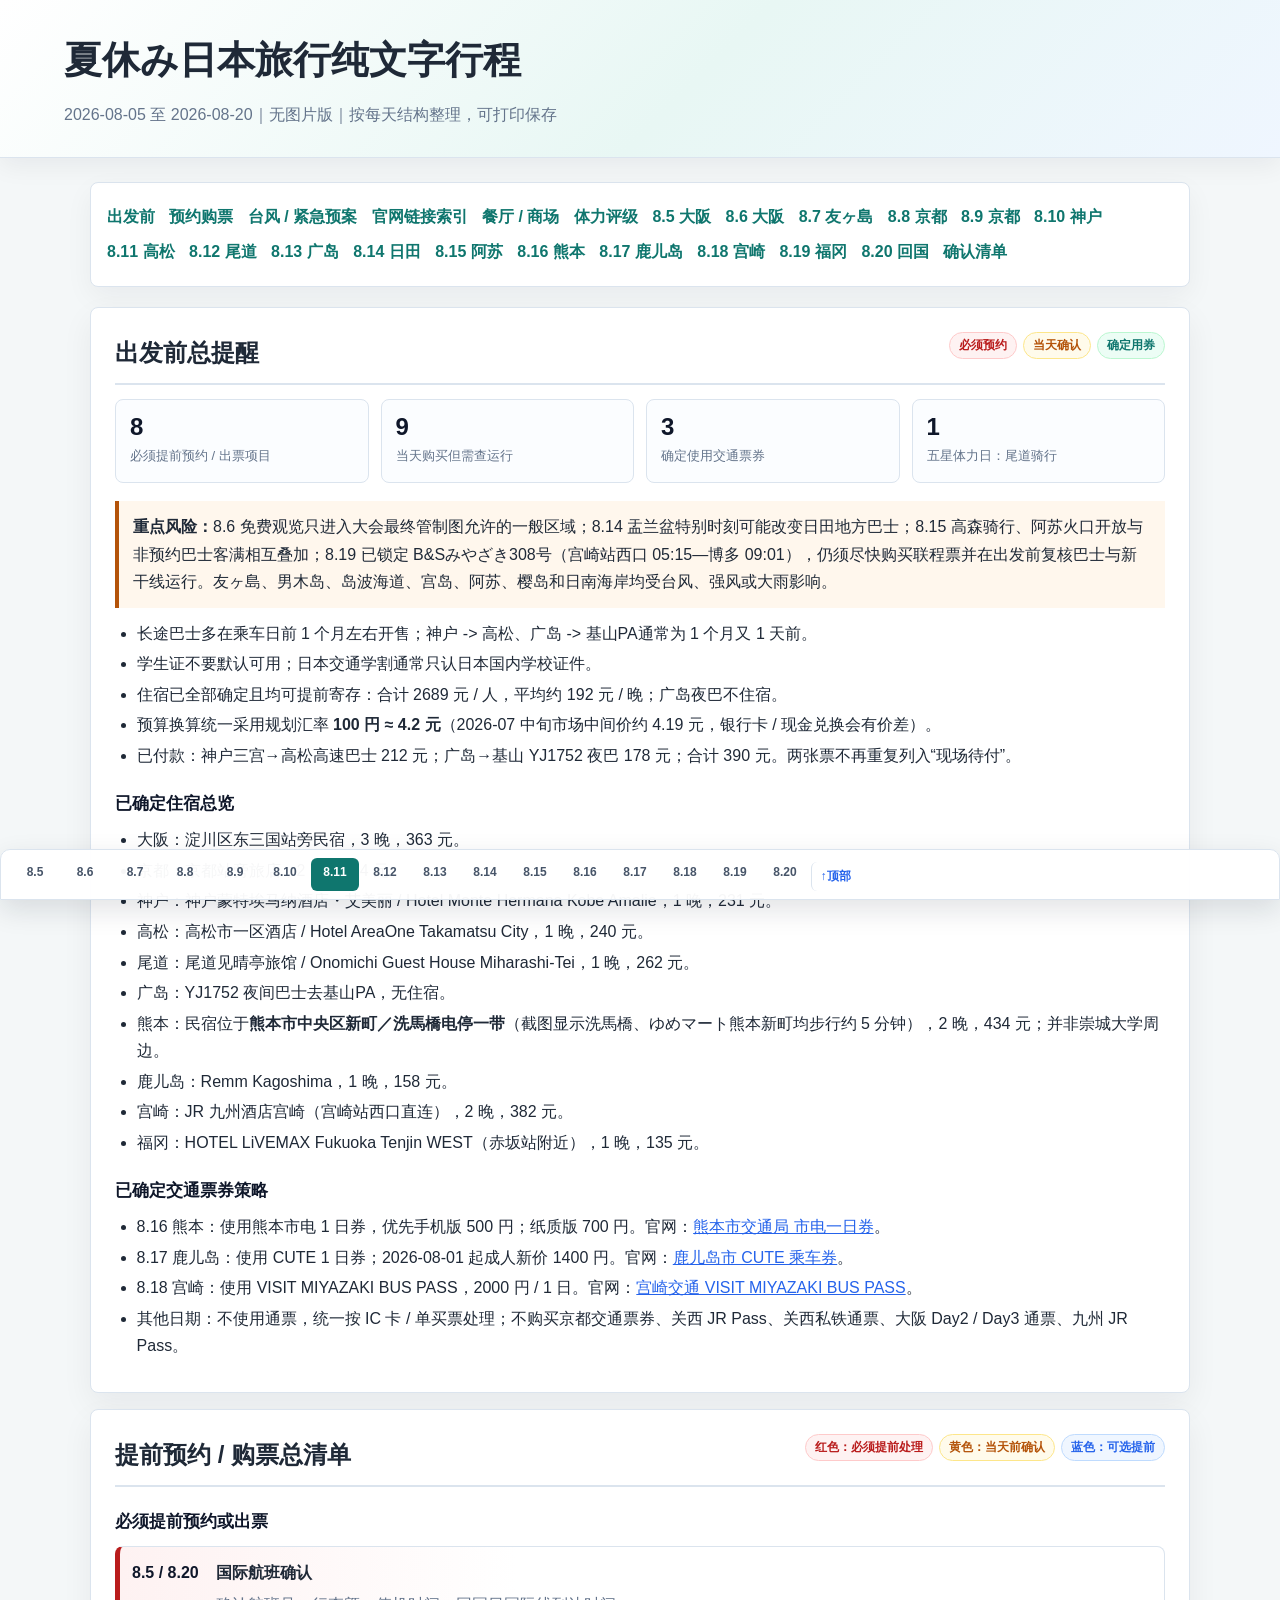
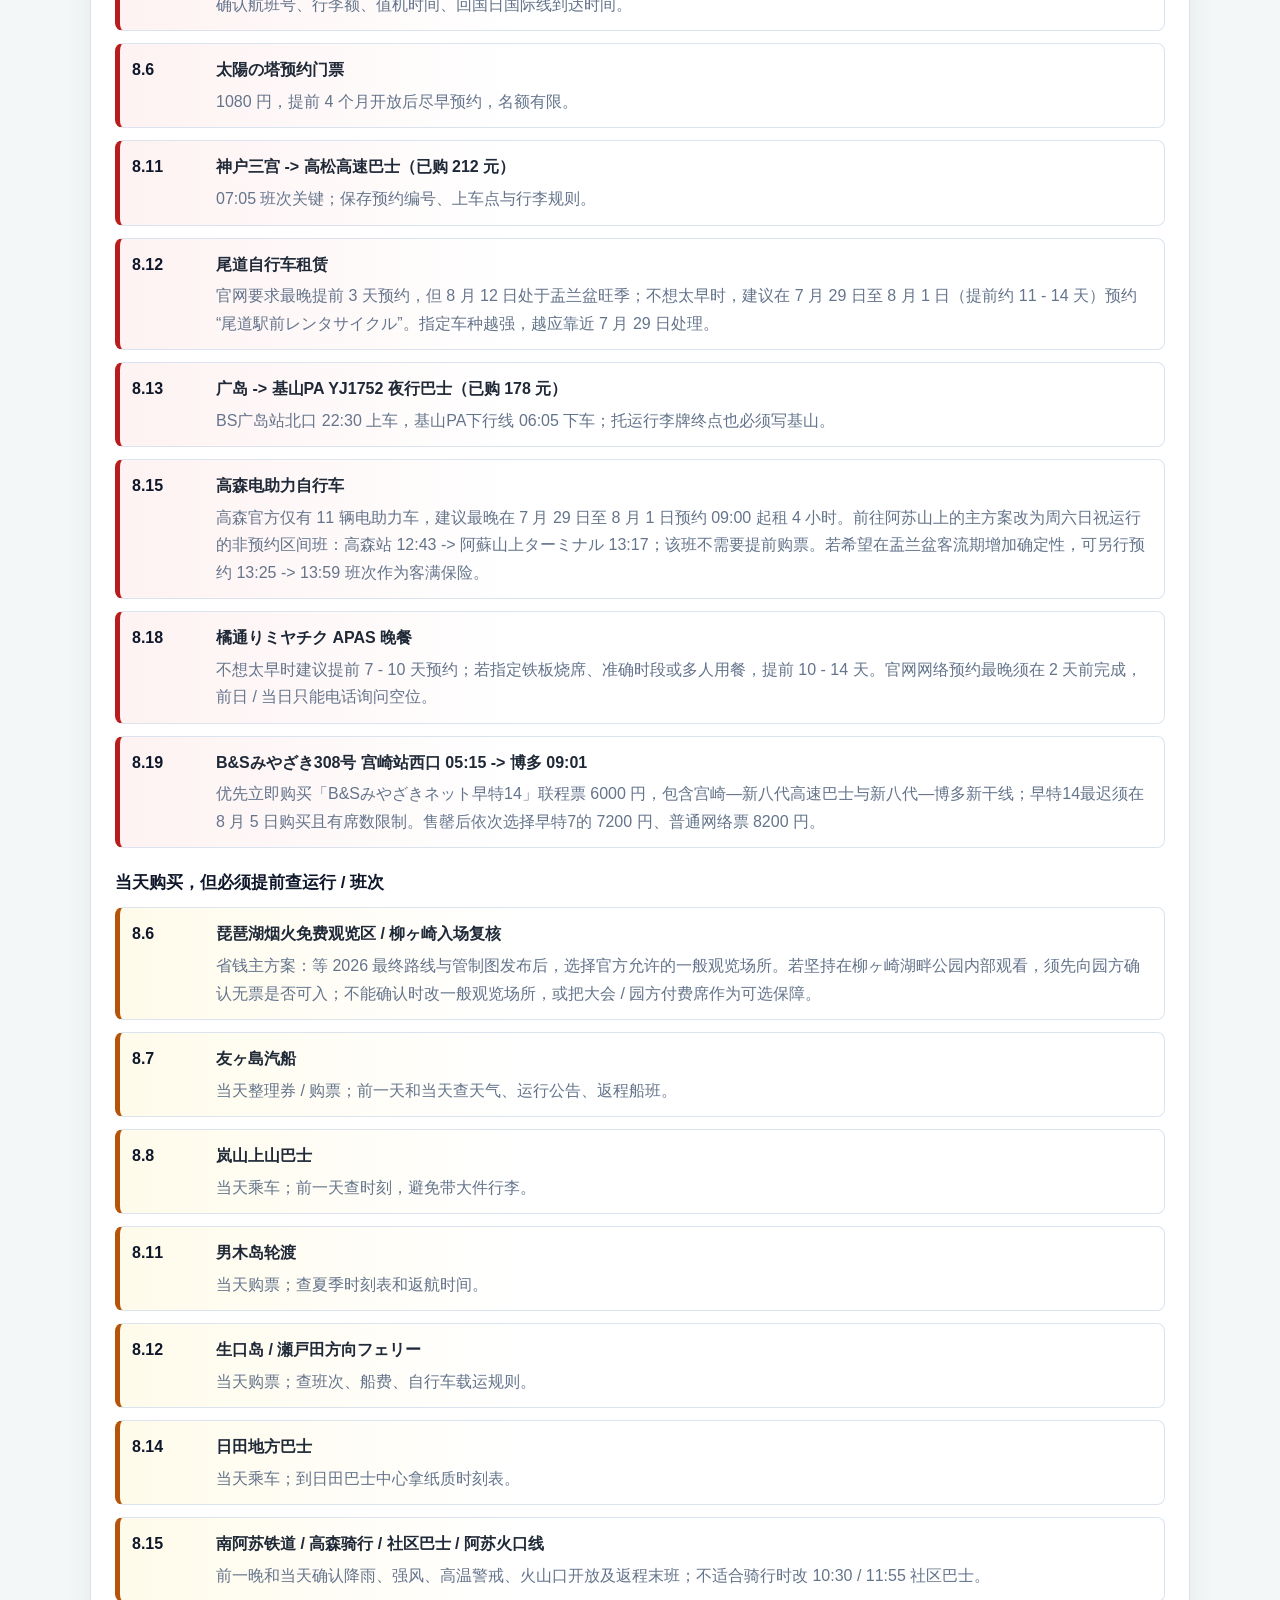
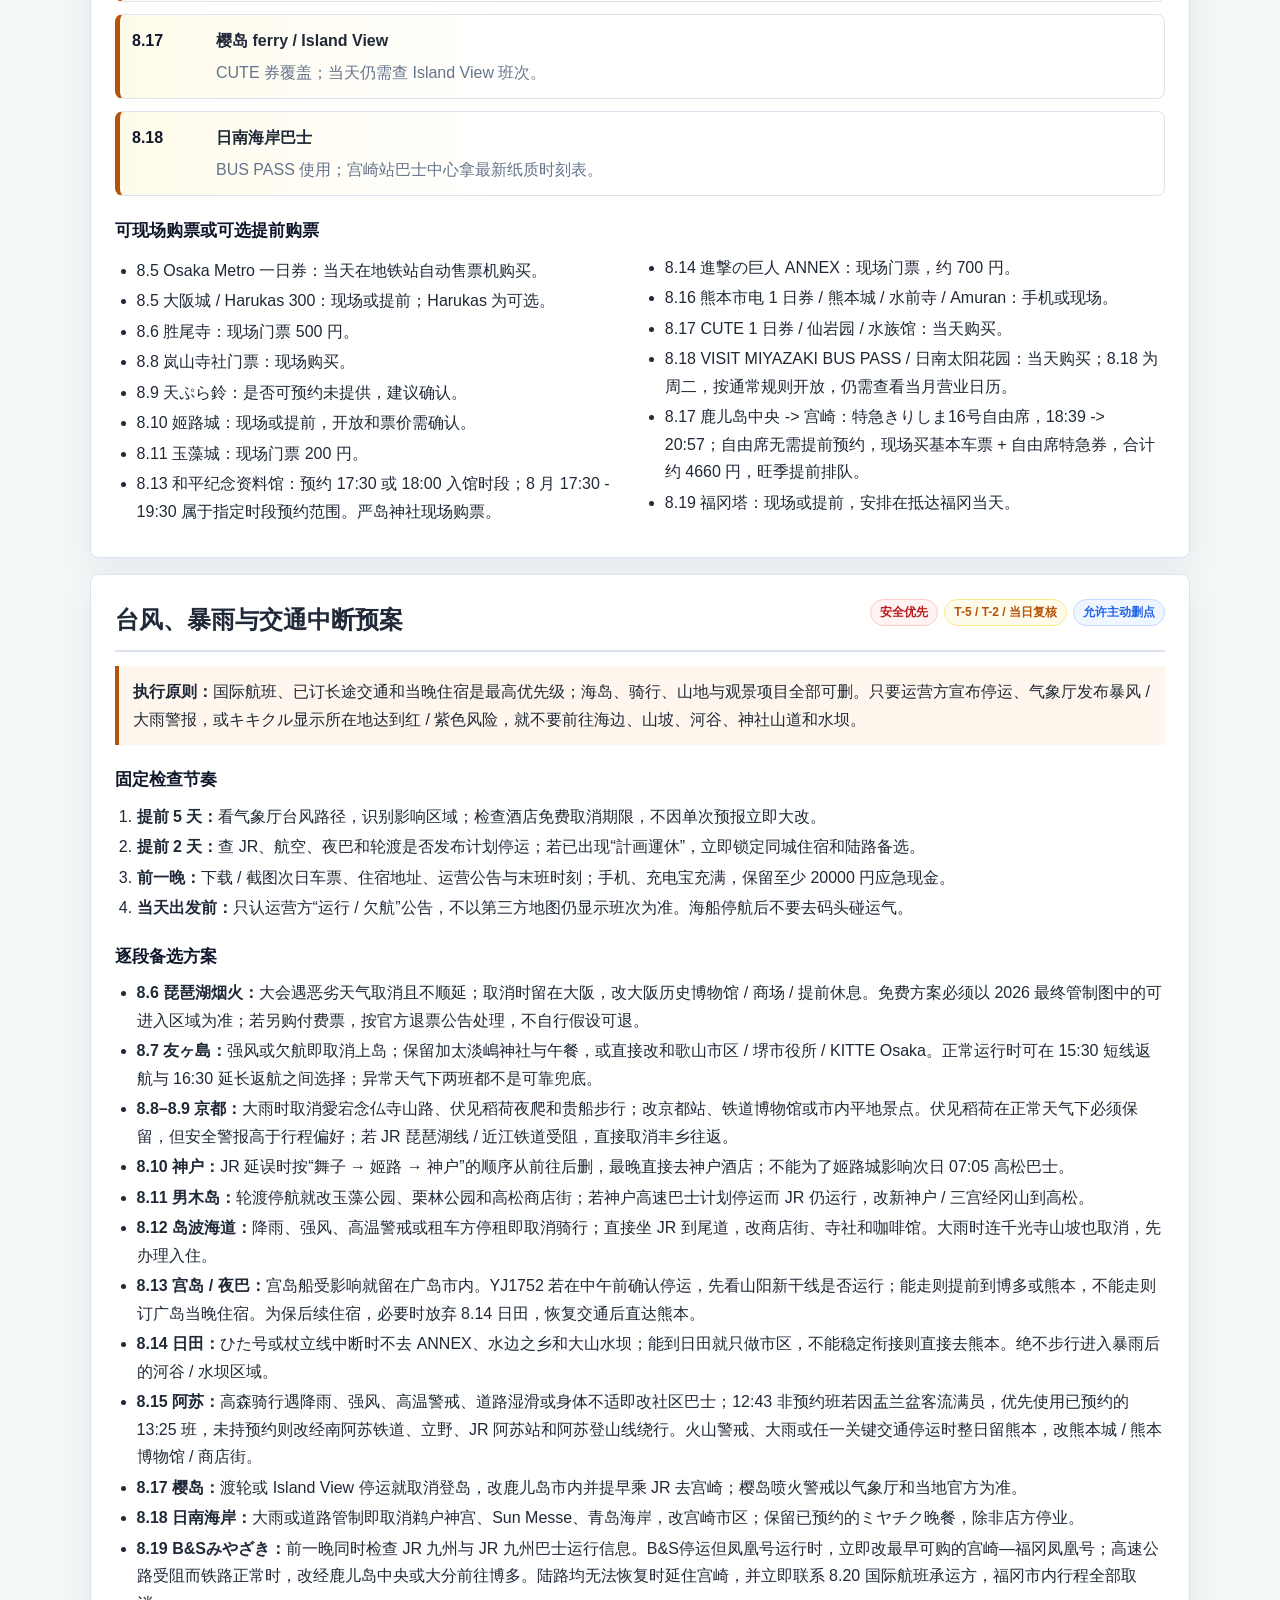
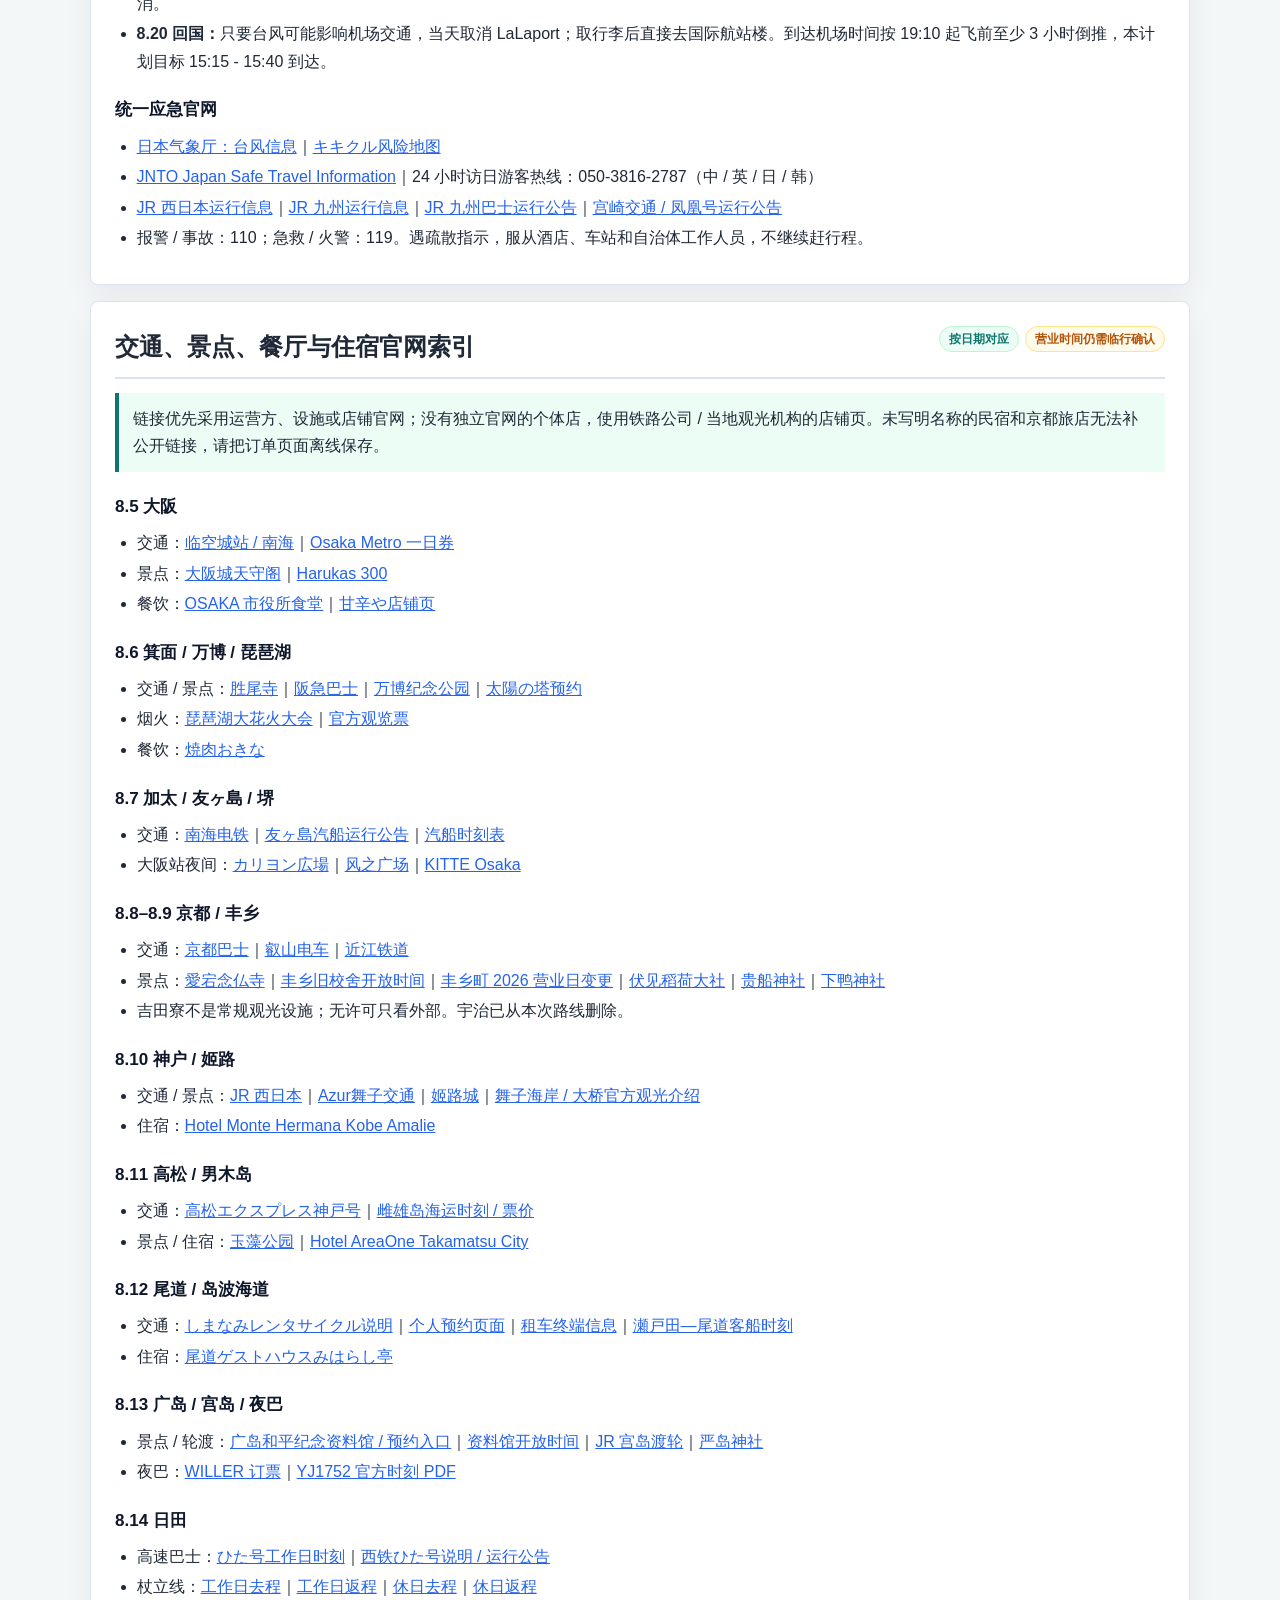
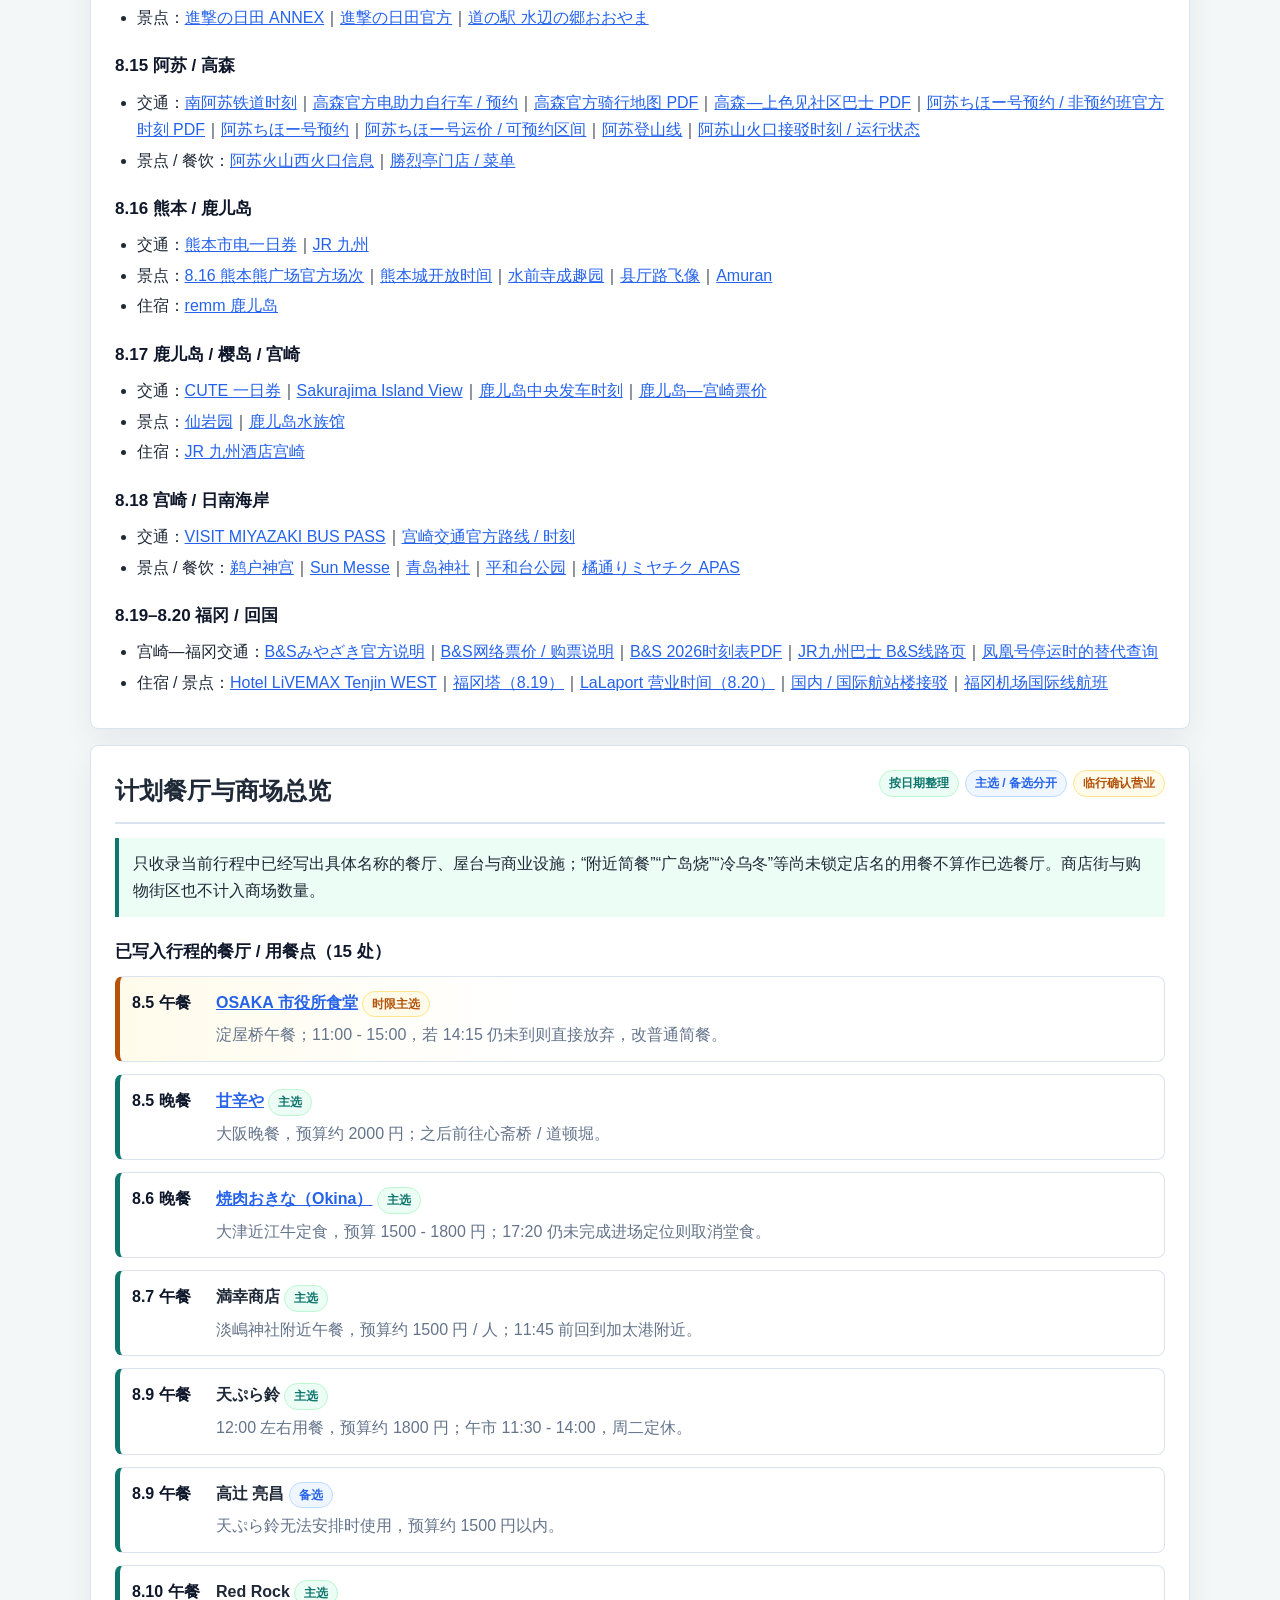
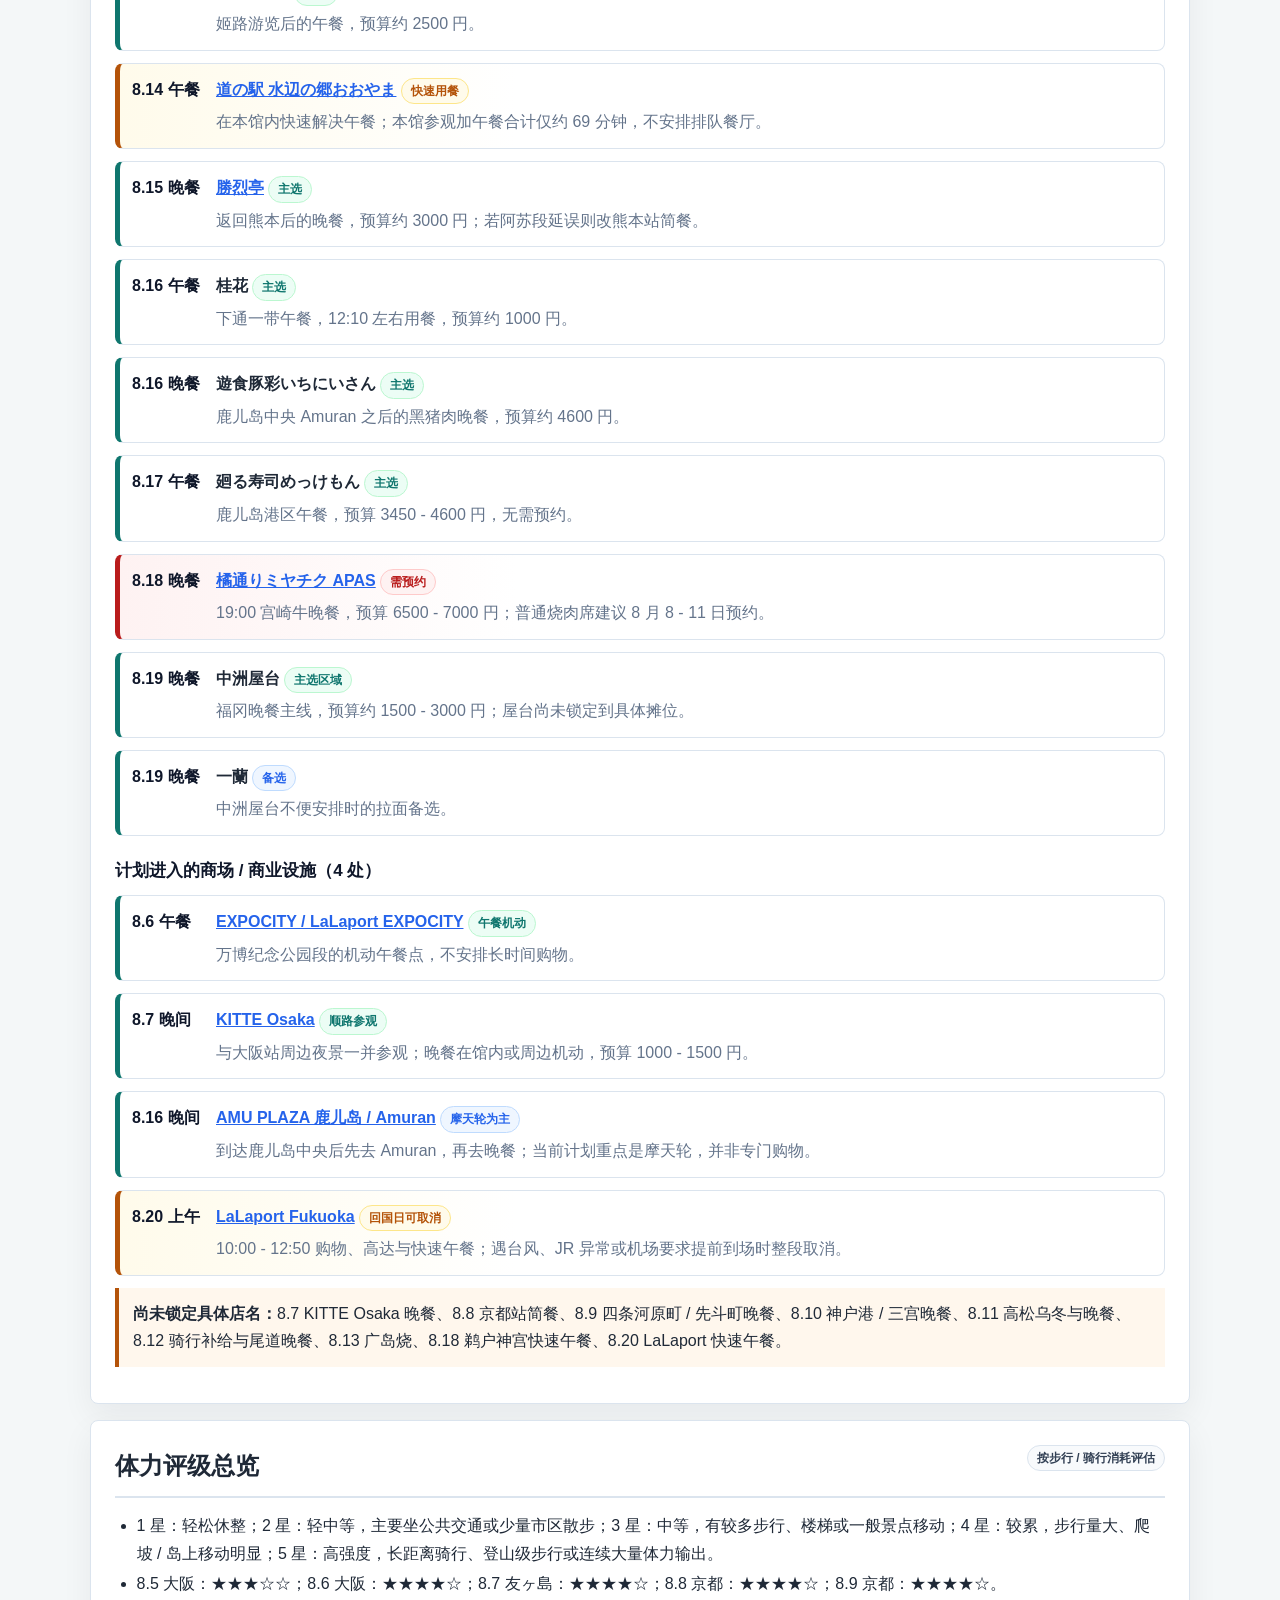
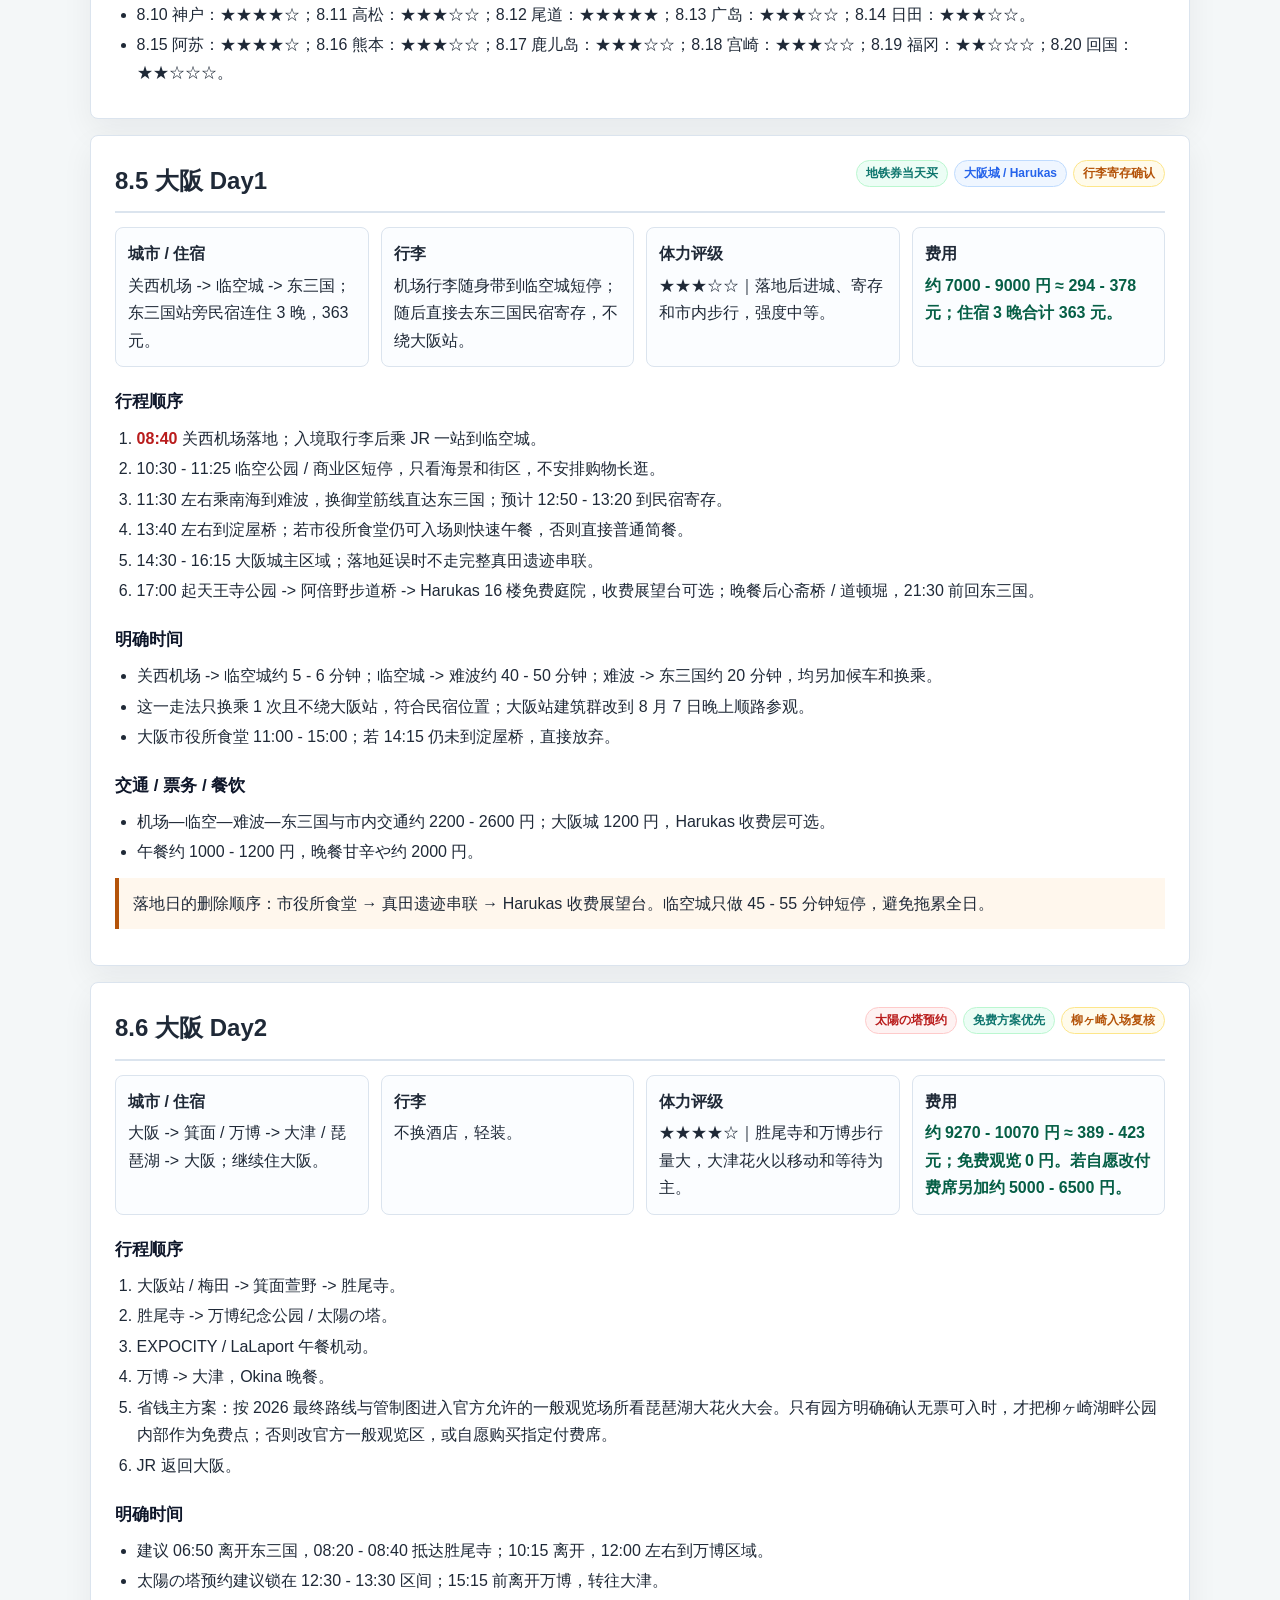
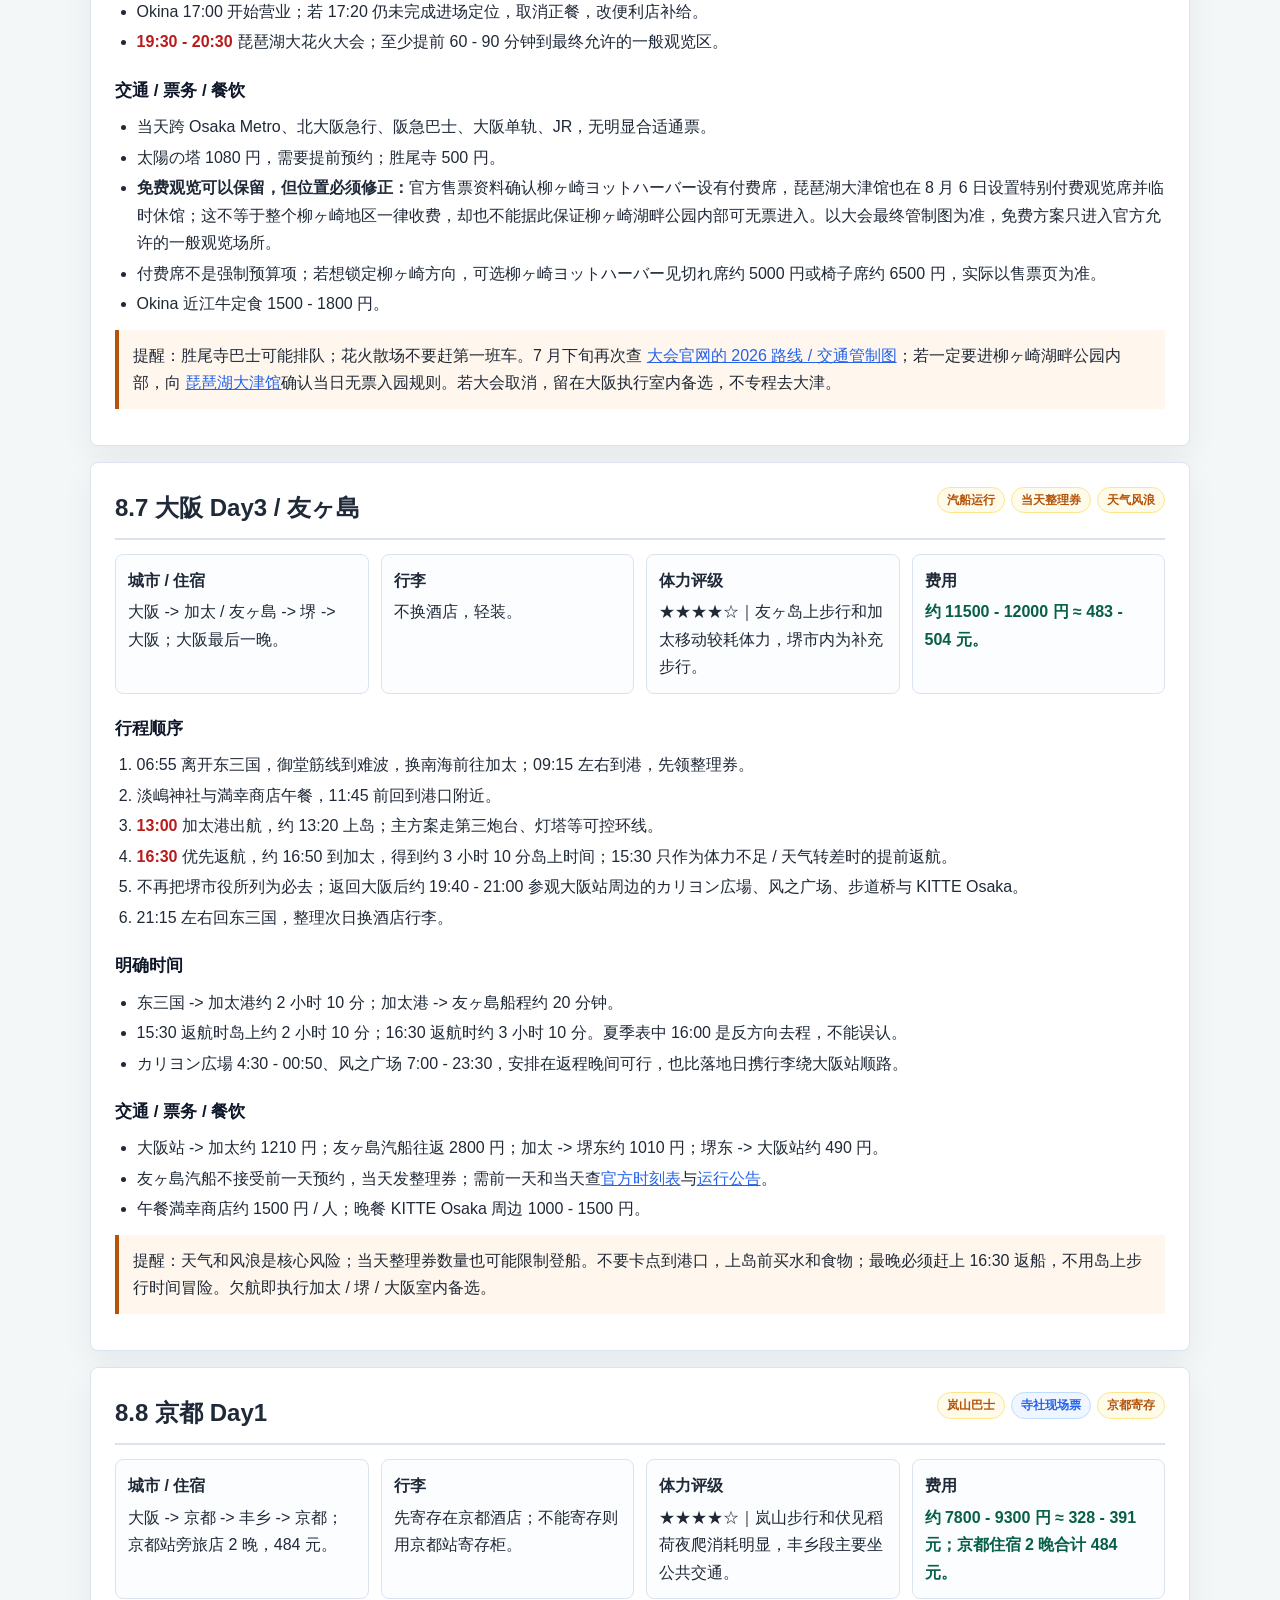
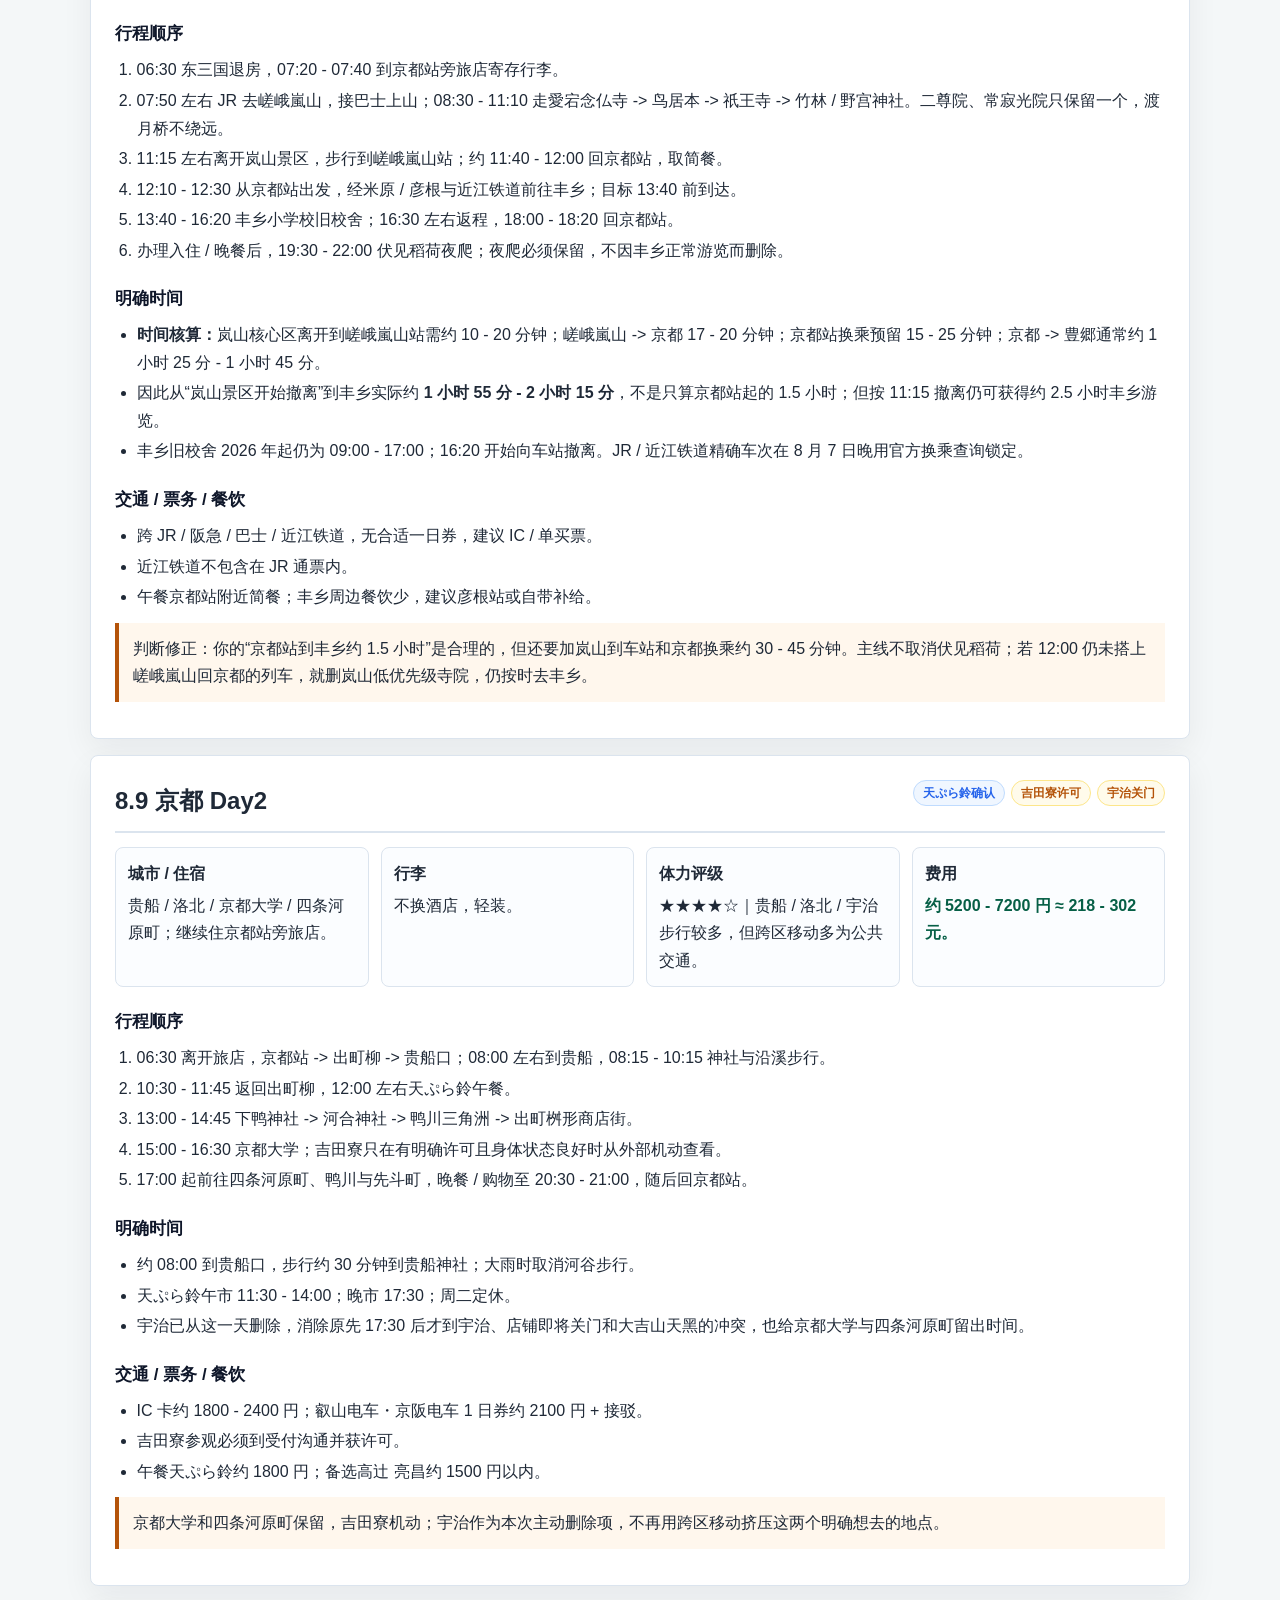
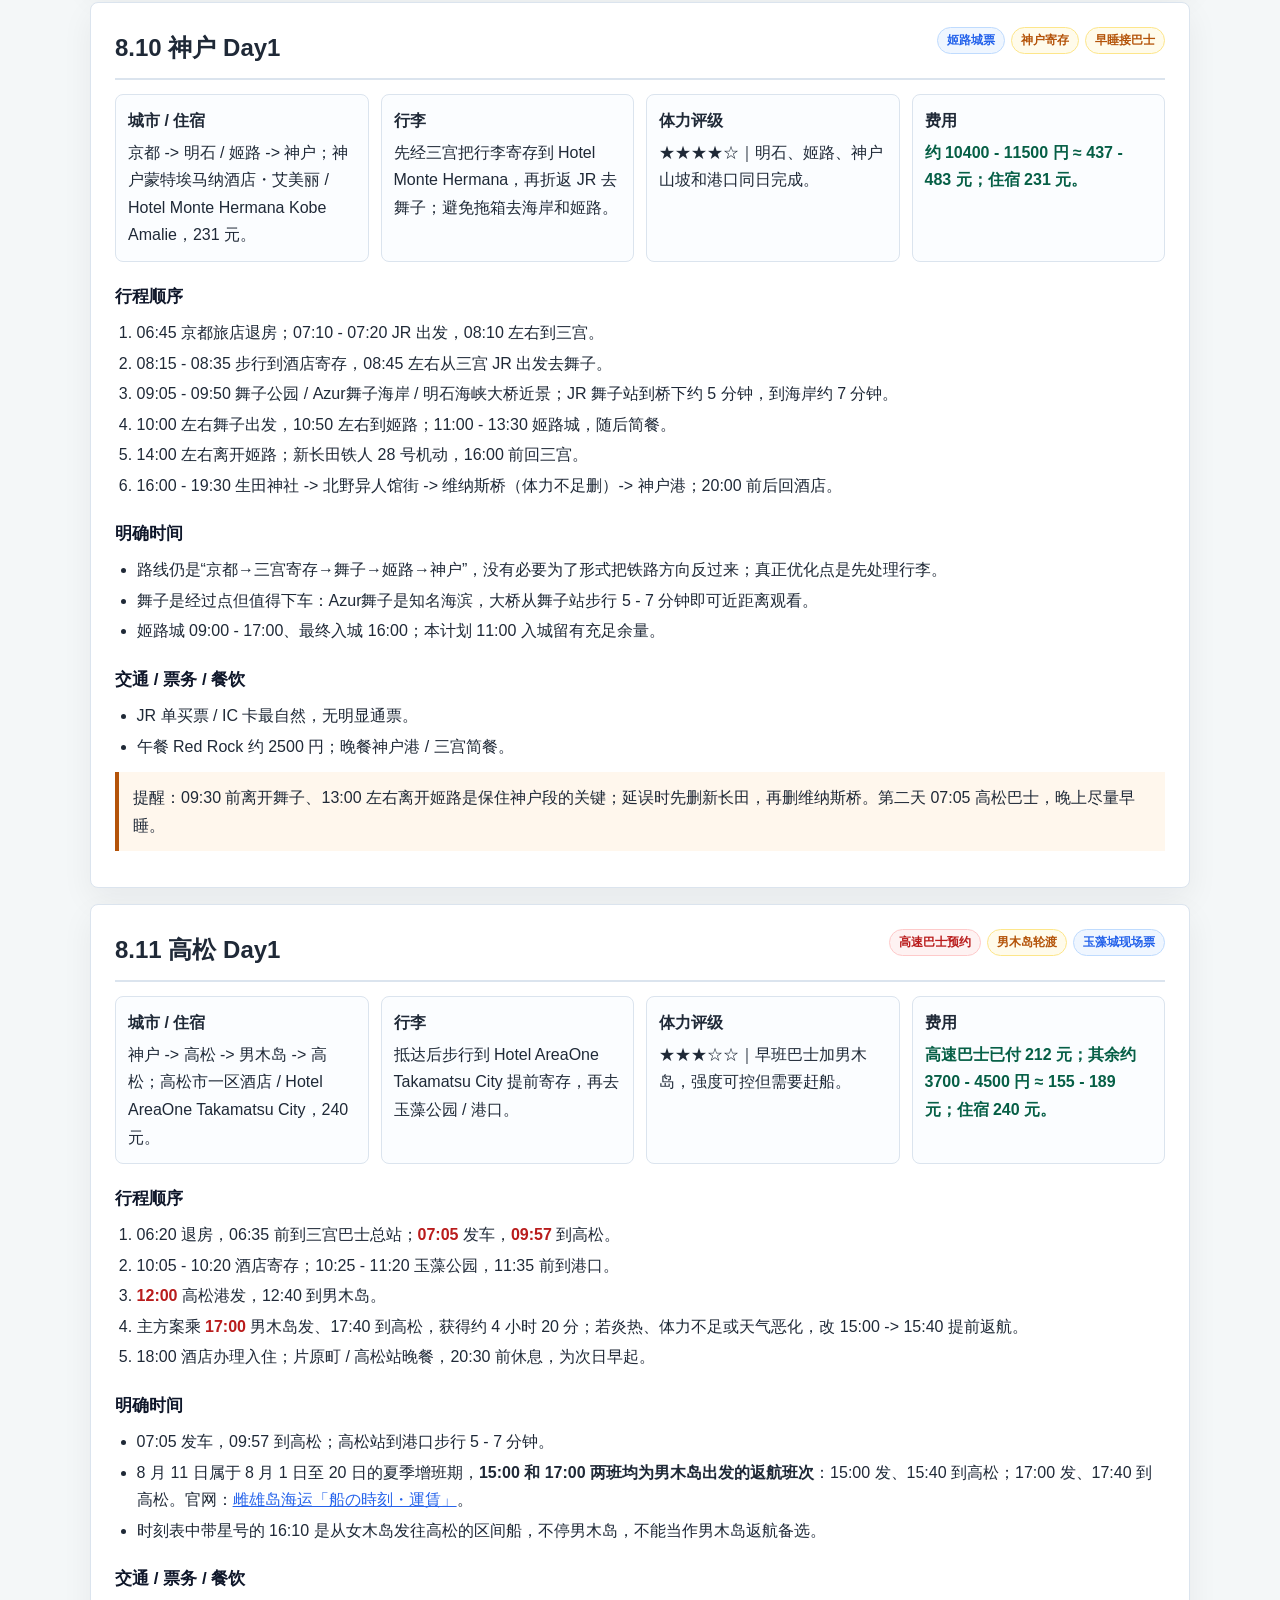
==== commit b69a2622: "Add files via upload" ====
--- a/夏休み_纯文字行程.html
+++ b/夏休み_纯文字行程.html
@@ -261,6 +261,7 @@
       <a href="#booking">预约购票</a>
       <a href="#emergency">台风 / 紧急预案</a>
       <a href="#official-links">官网链接索引</a>
+      <a href="#food-shopping">餐厅 / 商场</a>
       <a href="#fitness">体力评级</a>
       <a href="#d0805">8.5 大阪</a>
       <a href="#d0806">8.6 大阪</a>
@@ -450,6 +451,40 @@
       <ul><li>宫崎—福冈交通：<a href="https://www.jrkyushu.co.jp/tabi/bs/" target="_blank" rel="noopener">B&amp;Sみやざき官方说明</a>｜<a href="https://www.jrkyushu-kippu.jp/fare/ticket/8" target="_blank" rel="noopener">B&amp;S网络票价 / 购票说明</a>｜<a href="https://www.jrkbus.co.jp/upload/files/%E6%99%82%E5%88%BB%E8%A1%A82026%E6%98%A5%EF%BC%8811.17%E4%BD%9C%E6%88%90%EF%BC%89%281%29.pdf" target="_blank" rel="noopener">B&amp;S 2026时刻表PDF</a>｜<a href="https://www.jrkbus.co.jp/kousoku/detail/6" target="_blank" rel="noopener">JR九州巴士 B&amp;S线路页</a>｜<a href="https://www.miyakoh.co.jp/express/phoenix.html" target="_blank" rel="noopener">凤凰号停运时的替代查询</a></li><li>住宿 / 景点：<a href="https://www.hotel-livemax.com/fukuoka/fukuokatenjin-west/" target="_blank" rel="noopener">Hotel LiVEMAX Tenjin WEST</a>｜<a href="https://www.fukuokatower.co.jp/faq/" target="_blank" rel="noopener">福冈塔（8.19）</a>｜<a href="https://mitsui-shopping-park.com/lalaport/fukuoka/hour/" target="_blank" rel="noopener">LaLaport 营业时间（8.20）</a>｜<a href="https://www.fukuoka-airport.jp/access/bus2.html" target="_blank" rel="noopener">国内 / 国际航站楼接驳</a>｜<a href="https://www.fukuoka-airport.jp/flight/int/" target="_blank" rel="noopener">福冈机场国际线航班</a></li></ul>
     </section>
 
+    <section id="food-shopping">
+      <div class="section-head">
+        <h2>计划餐厅与商场总览</h2>
+        <div class="tags"><span class="tag buy">按日期整理</span><span class="tag optional">主选 / 备选分开</span><span class="tag check">临行确认营业</span></div>
+      </div>
+      <div class="notice">只收录当前行程中已经写出具体名称的餐厅、屋台与商业设施；“附近简餐”“广岛烧”“冷乌冬”等尚未锁定店名的用餐不算作已选餐厅。商店街与购物街区也不计入商场数量。</div>
+      <h3>已写入行程的餐厅 / 用餐点（15 处）</h3>
+      <div class="booking-board">
+        <div class="booking-item check"><div class="booking-date">8.5 午餐</div><div><strong><a href="https://www.fujiofood.com/shop_search/shokudo/shop_1589.php" target="_blank" rel="noopener">OSAKA 市役所食堂</a> <span class="tag check">时限主选</span></strong><p>淀屋桥午餐；11:00 - 15:00，若 14:15 仍未到则直接放弃，改普通简餐。</p></div></div>
+        <div class="booking-item"><div class="booking-date">8.5 晚餐</div><div><strong><a href="https://osakamania.jp/shop/okonomiyaki_06/" target="_blank" rel="noopener">甘辛や</a> <span class="tag buy">主选</span></strong><p>大阪晚餐，预算约 2000 円；之后前往心斋桥 / 道顿堀。</p></div></div>
+        <div class="booking-item"><div class="booking-date">8.6 晚餐</div><div><strong><a href="https://yakinikuokina.com/shopinfo/" target="_blank" rel="noopener">焼肉おきな（Okina）</a> <span class="tag buy">主选</span></strong><p>大津近江牛定食，预算 1500 - 1800 円；17:20 仍未完成进场定位则取消堂食。</p></div></div>
+        <div class="booking-item"><div class="booking-date">8.7 午餐</div><div><strong>満幸商店 <span class="tag buy">主选</span></strong><p>淡嶋神社附近午餐，预算约 1500 円 / 人；11:45 前回到加太港附近。</p></div></div>
+        <div class="booking-item"><div class="booking-date">8.9 午餐</div><div><strong>天ぷら鈴 <span class="tag buy">主选</span></strong><p>12:00 左右用餐，预算约 1800 円；午市 11:30 - 14:00，周二定休。</p></div></div>
+        <div class="booking-item"><div class="booking-date">8.9 午餐</div><div><strong>高辻 亮昌 <span class="tag optional">备选</span></strong><p>天ぷら鈴无法安排时使用，预算约 1500 円以内。</p></div></div>
+        <div class="booking-item"><div class="booking-date">8.10 午餐</div><div><strong>Red Rock <span class="tag buy">主选</span></strong><p>姬路游览后的午餐，预算约 2500 円。</p></div></div>
+        <div class="booking-item check"><div class="booking-date">8.14 午餐</div><div><strong><a href="https://www.mizubenosato-oyama.com/" target="_blank" rel="noopener">道の駅 水辺の郷おおやま</a> <span class="tag check">快速用餐</span></strong><p>在本馆内快速解决午餐；本馆参观加午餐合计仅约 69 分钟，不安排排队餐厅。</p></div></div>
+        <div class="booking-item"><div class="booking-date">8.15 晚餐</div><div><strong><a href="https://hayashi-sangyo.jp/category/menu/" target="_blank" rel="noopener">勝烈亭</a> <span class="tag buy">主选</span></strong><p>返回熊本后的晚餐，预算约 3000 円；若阿苏段延误则改熊本站简餐。</p></div></div>
+        <div class="booking-item"><div class="booking-date">8.16 午餐</div><div><strong>桂花 <span class="tag buy">主选</span></strong><p>下通一带午餐，12:10 左右用餐，预算约 1000 円。</p></div></div>
+        <div class="booking-item"><div class="booking-date">8.16 晚餐</div><div><strong>遊食豚彩いちにいさん <span class="tag buy">主选</span></strong><p>鹿儿岛中央 Amuran 之后的黑猪肉晚餐，预算约 4600 円。</p></div></div>
+        <div class="booking-item"><div class="booking-date">8.17 午餐</div><div><strong>廻る寿司めっけもん <span class="tag buy">主选</span></strong><p>鹿儿岛港区午餐，预算 3450 - 4600 円，无需预约。</p></div></div>
+        <div class="booking-item must"><div class="booking-date">8.18 晚餐</div><div><strong><a href="https://rest.miyachiku.jp/tatibana/" target="_blank" rel="noopener">橘通りミヤチク APAS</a> <span class="tag must">需预约</span></strong><p>19:00 宫崎牛晚餐，预算 6500 - 7000 円；普通烧肉席建议 8 月 8 - 11 日预约。</p></div></div>
+        <div class="booking-item"><div class="booking-date">8.19 晚餐</div><div><strong>中洲屋台 <span class="tag buy">主选区域</span></strong><p>福冈晚餐主线，预算约 1500 - 3000 円；屋台尚未锁定到具体摊位。</p></div></div>
+        <div class="booking-item"><div class="booking-date">8.19 晚餐</div><div><strong>一蘭 <span class="tag optional">备选</span></strong><p>中洲屋台不便安排时的拉面备选。</p></div></div>
+      </div>
+      <h3>计划进入的商场 / 商业设施（4 处）</h3>
+      <div class="booking-board">
+        <div class="booking-item"><div class="booking-date">8.6 午餐</div><div><strong><a href="https://mitsui-shopping-park.com/lalaport/expocity/" target="_blank" rel="noopener">EXPOCITY / LaLaport EXPOCITY</a> <span class="tag buy">午餐机动</span></strong><p>万博纪念公园段的机动午餐点，不安排长时间购物。</p></div></div>
+        <div class="booking-item"><div class="booking-date">8.7 晚间</div><div><strong><a href="https://jptower-kitte-osaka.jp/" target="_blank" rel="noopener">KITTE Osaka</a> <span class="tag buy">顺路参观</span></strong><p>与大阪站周边夜景一并参观；晚餐在馆内或周边机动，预算 1000 - 1500 円。</p></div></div>
+        <div class="booking-item"><div class="booking-date">8.16 晚间</div><div><strong><a href="https://www.jrkagoshimacity.com/amuran/" target="_blank" rel="noopener">AMU PLAZA 鹿儿岛 / Amuran</a> <span class="tag optional">摩天轮为主</span></strong><p>到达鹿儿岛中央后先去 Amuran，再去晚餐；当前计划重点是摩天轮，并非专门购物。</p></div></div>
+        <div class="booking-item check"><div class="booking-date">8.20 上午</div><div><strong><a href="https://mitsui-shopping-park.com/lalaport/fukuoka/hour/" target="_blank" rel="noopener">LaLaport Fukuoka</a> <span class="tag check">回国日可取消</span></strong><p>10:00 - 12:50 购物、高达与快速午餐；遇台风、JR 异常或机场要求提前到场时整段取消。</p></div></div>
+      </div>
+      <div class="notice warn"><strong>尚未锁定具体店名：</strong>8.7 KITTE Osaka 晚餐、8.8 京都站简餐、8.9 四条河原町 / 先斗町晚餐、8.10 神户港 / 三宫晚餐、8.11 高松乌冬与晚餐、8.12 骑行补给与尾道晚餐、8.13 广岛烧、8.18 鹈户神宫快速午餐、8.20 LaLaport 快速午餐。</div>
+    </section>
+
     <section id="fitness">
       <div class="section-head">
         <h2>体力评级总览</h2>
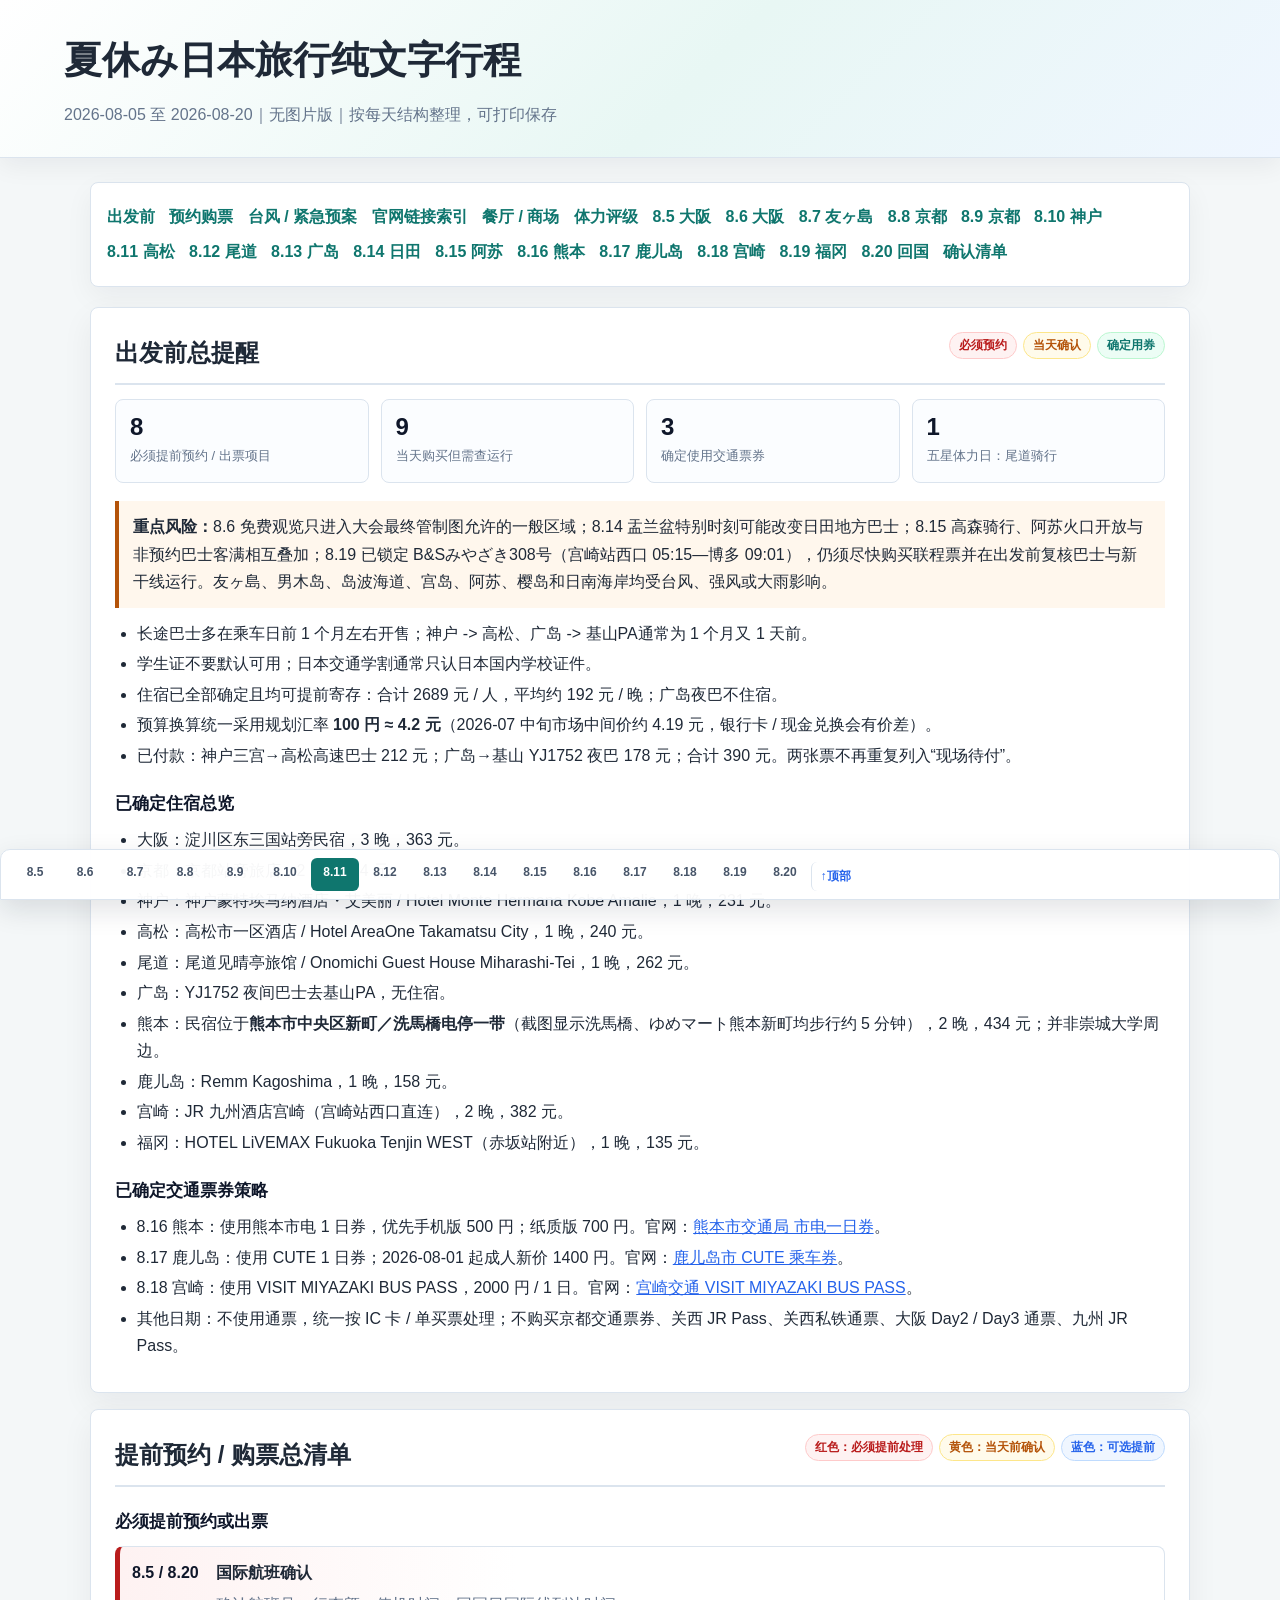
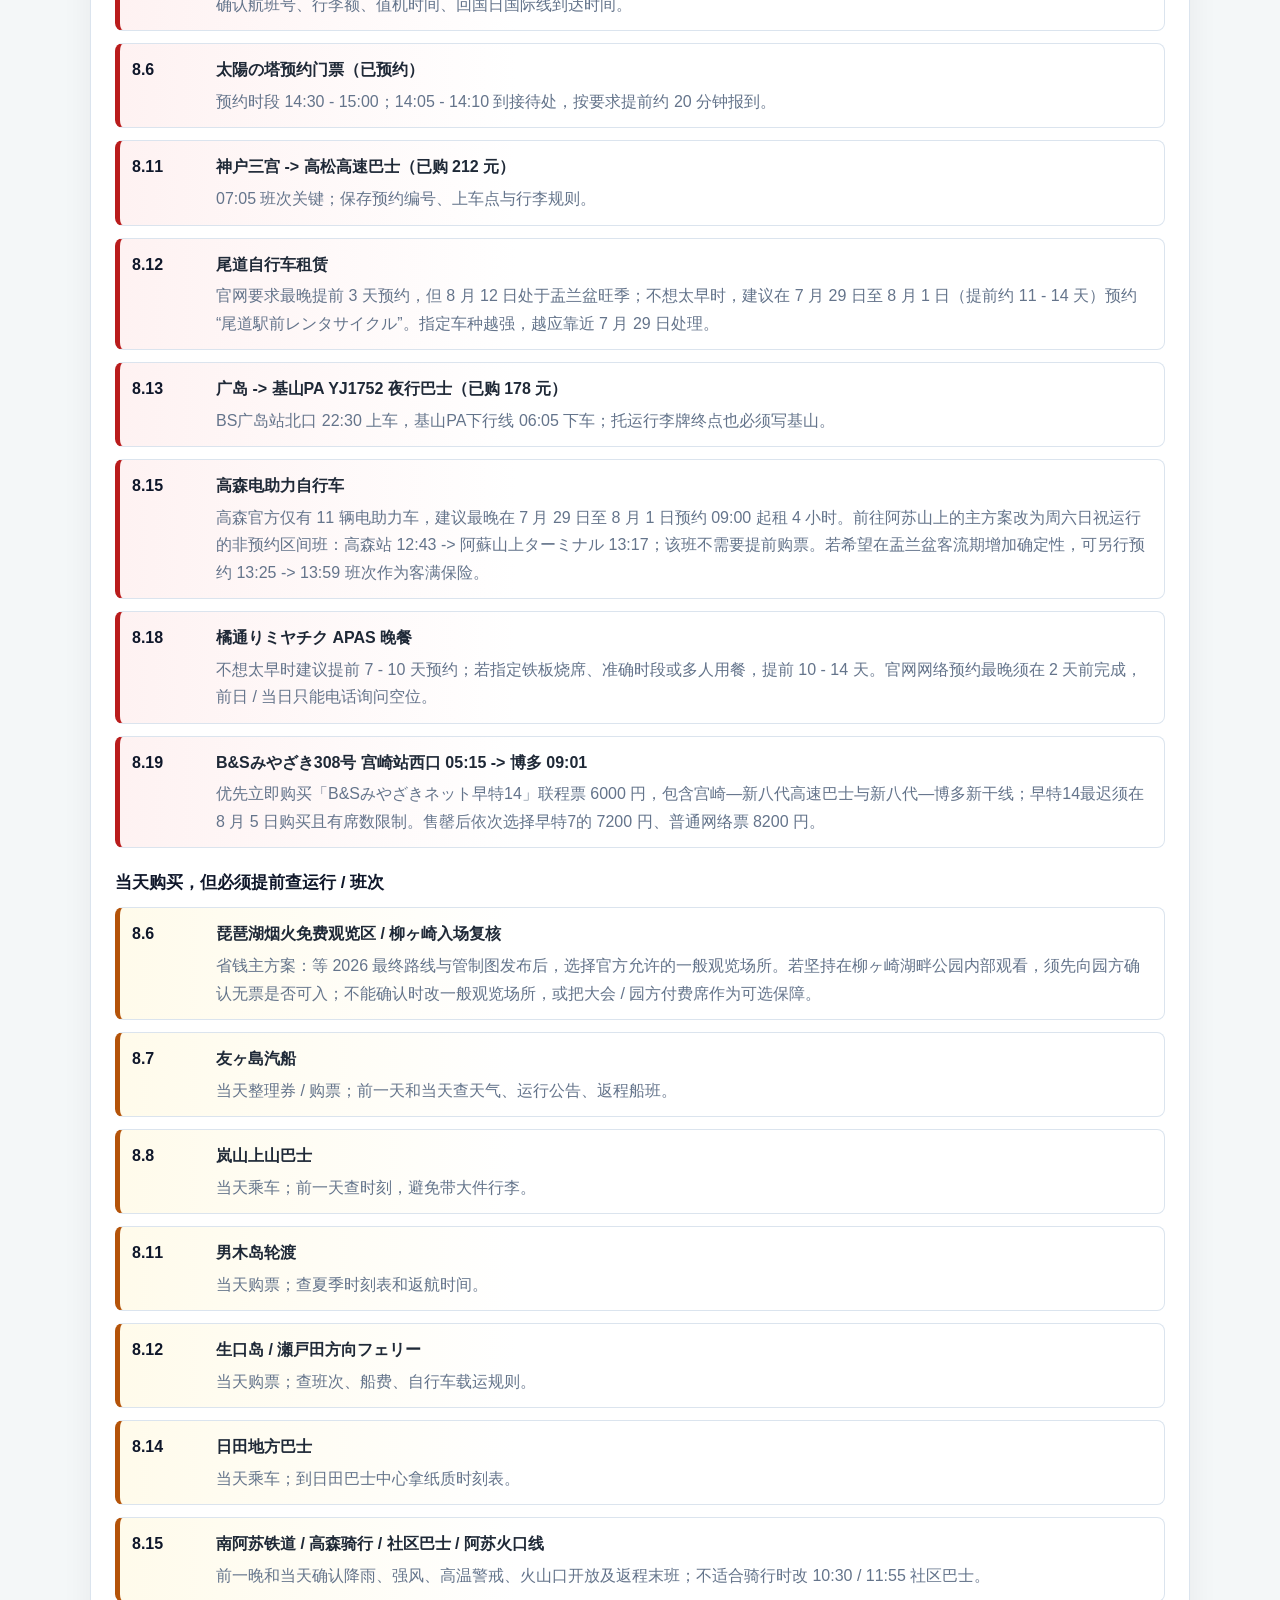
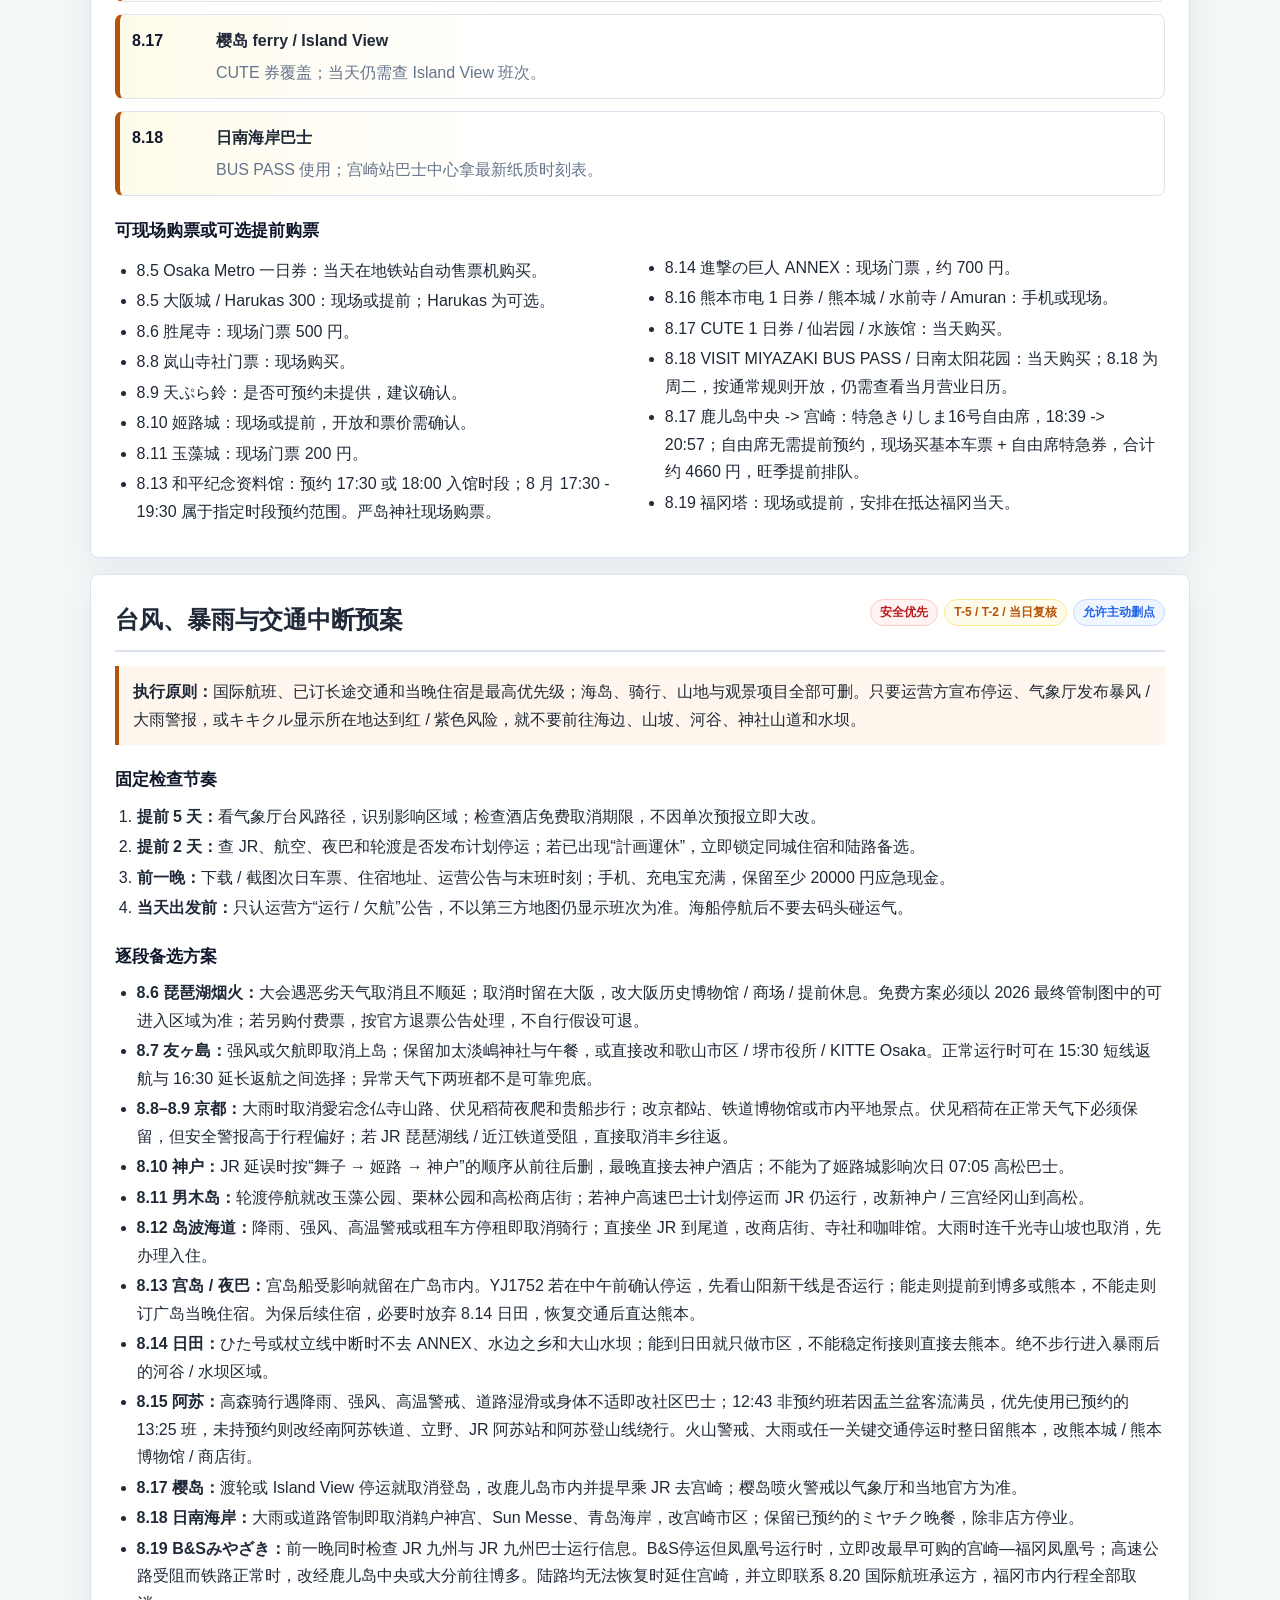
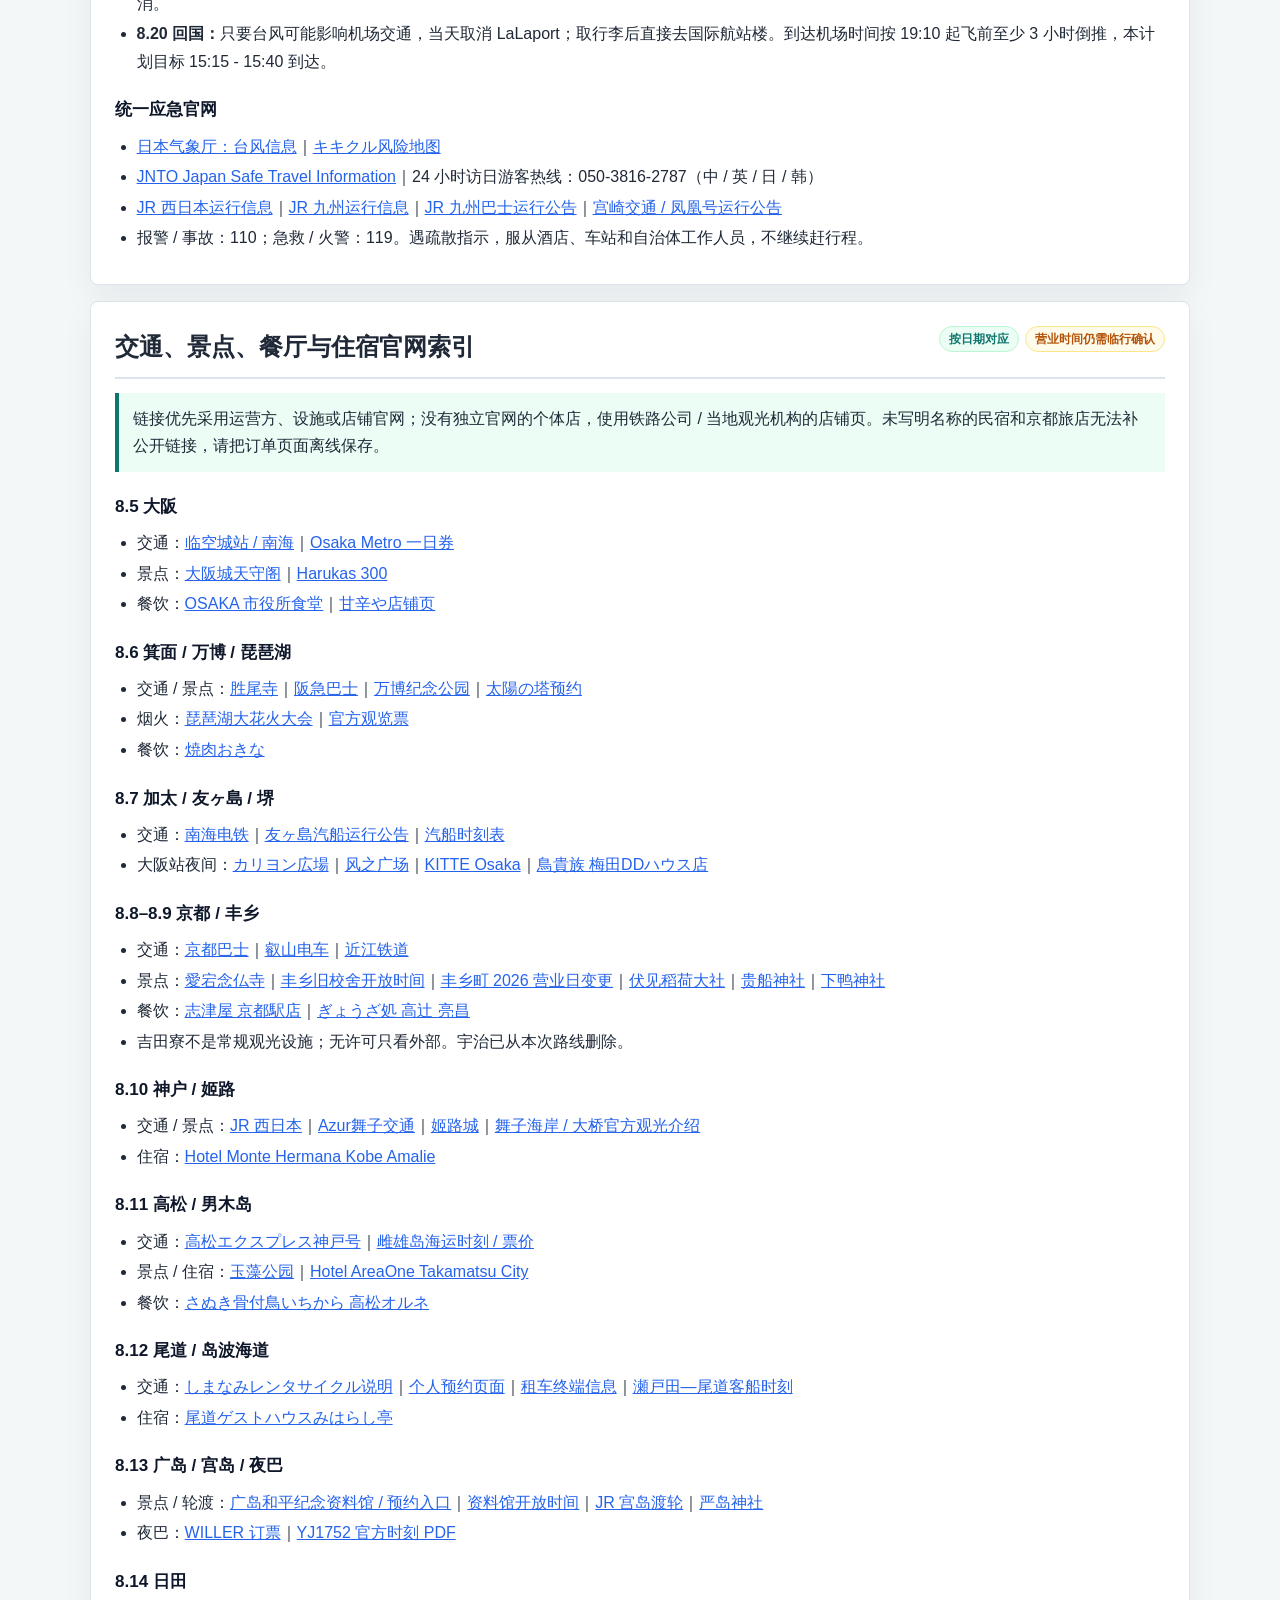
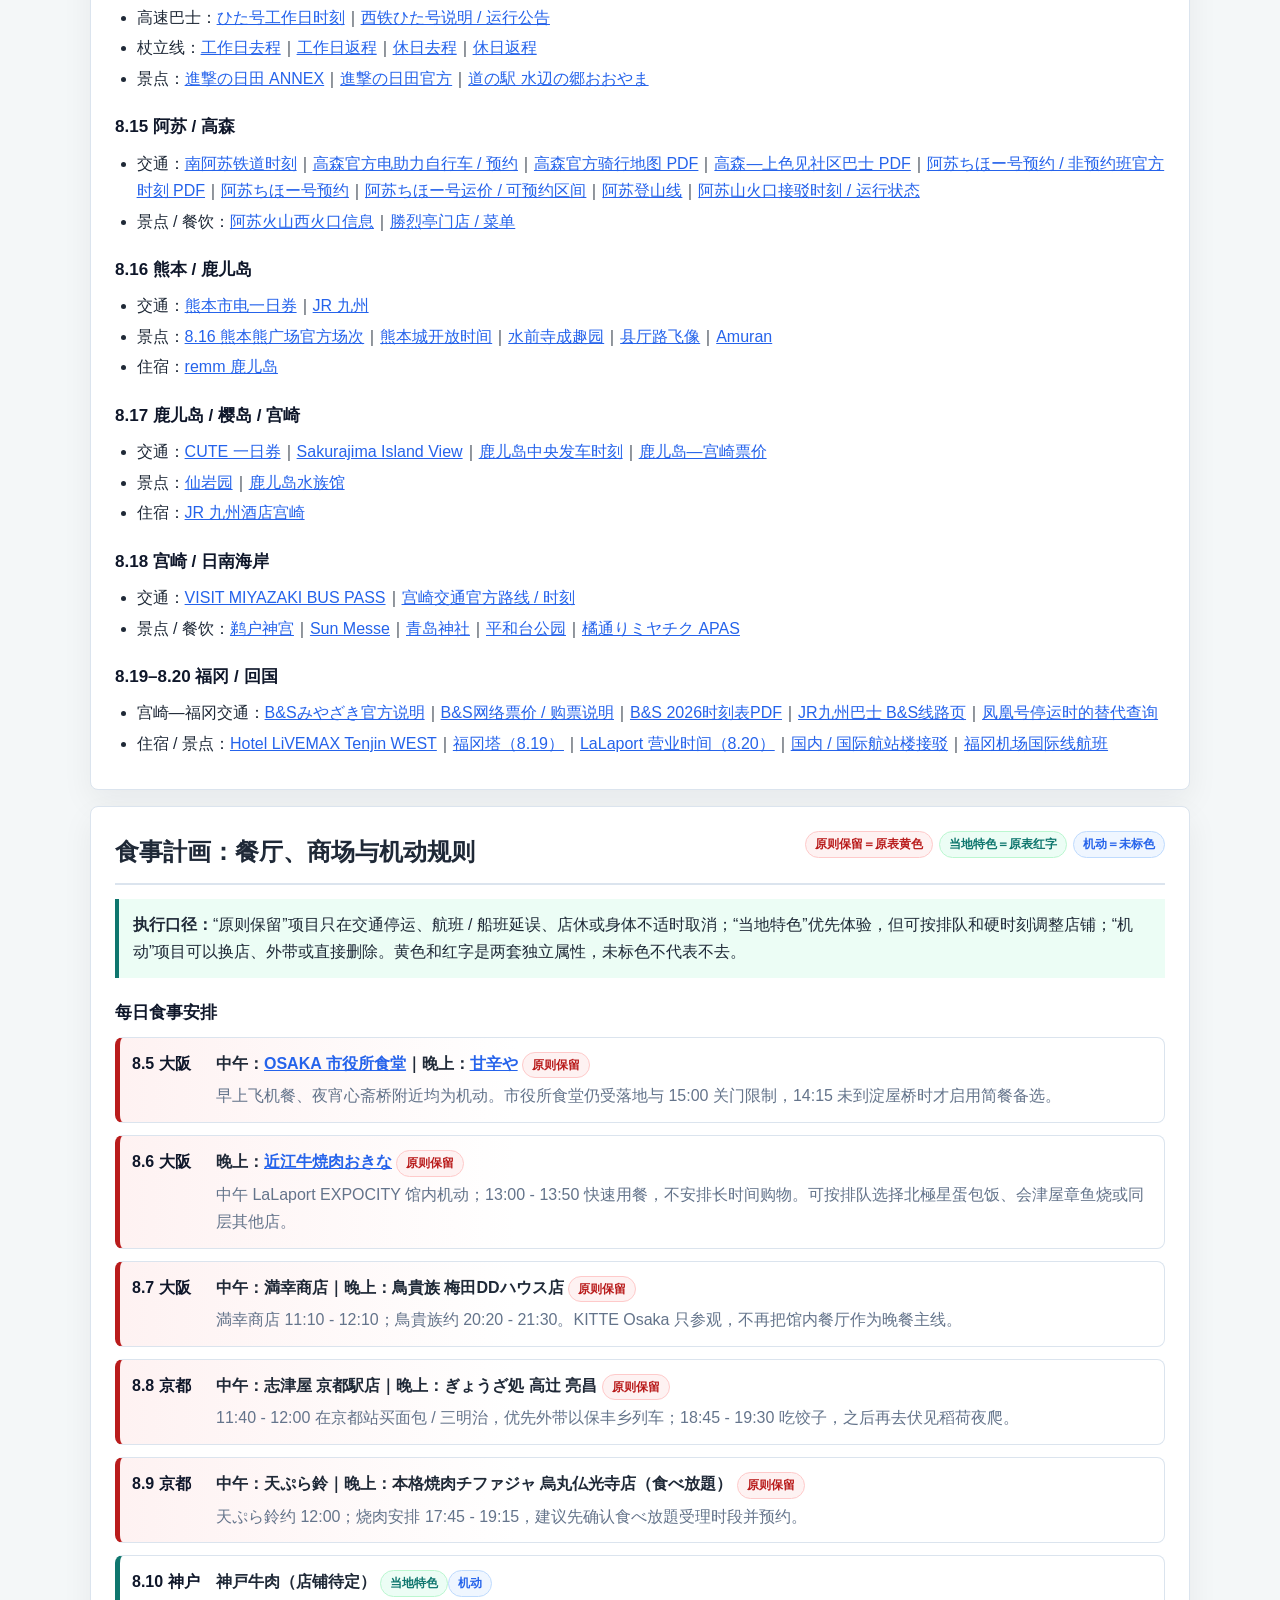
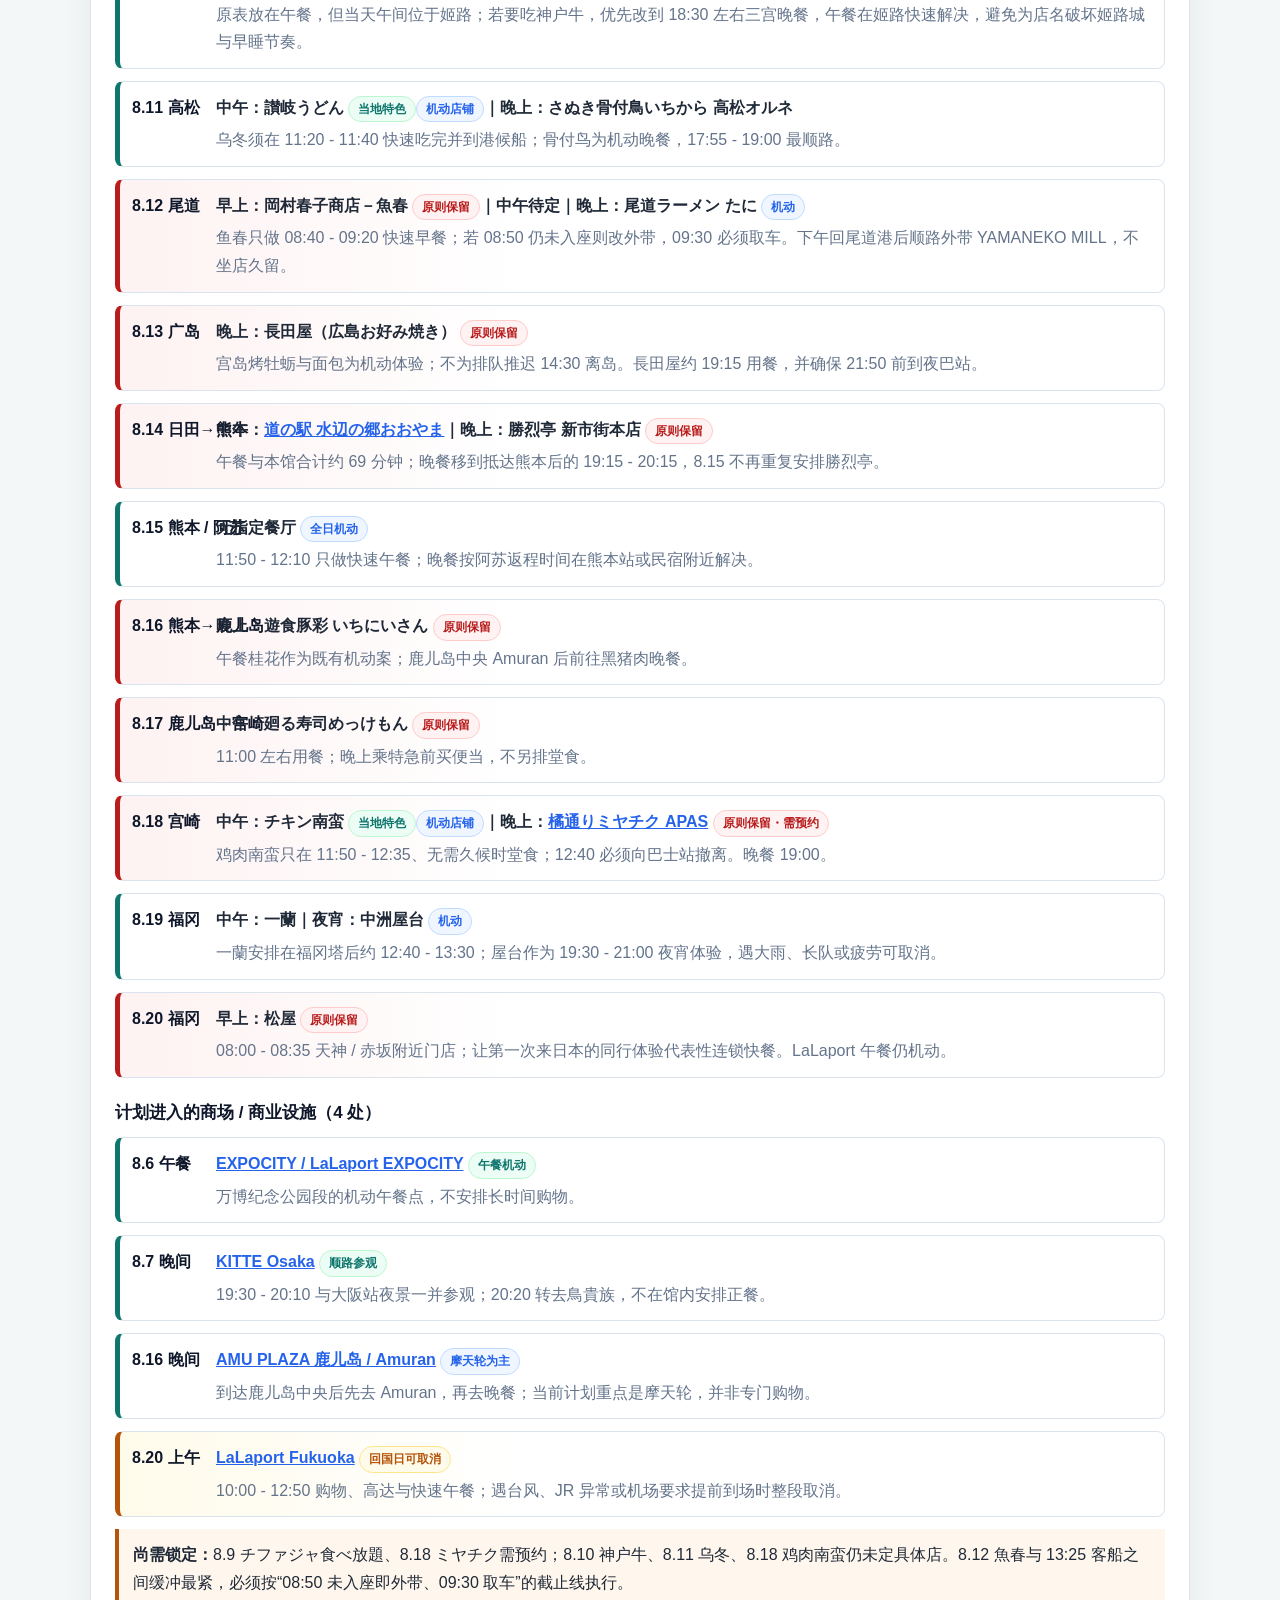
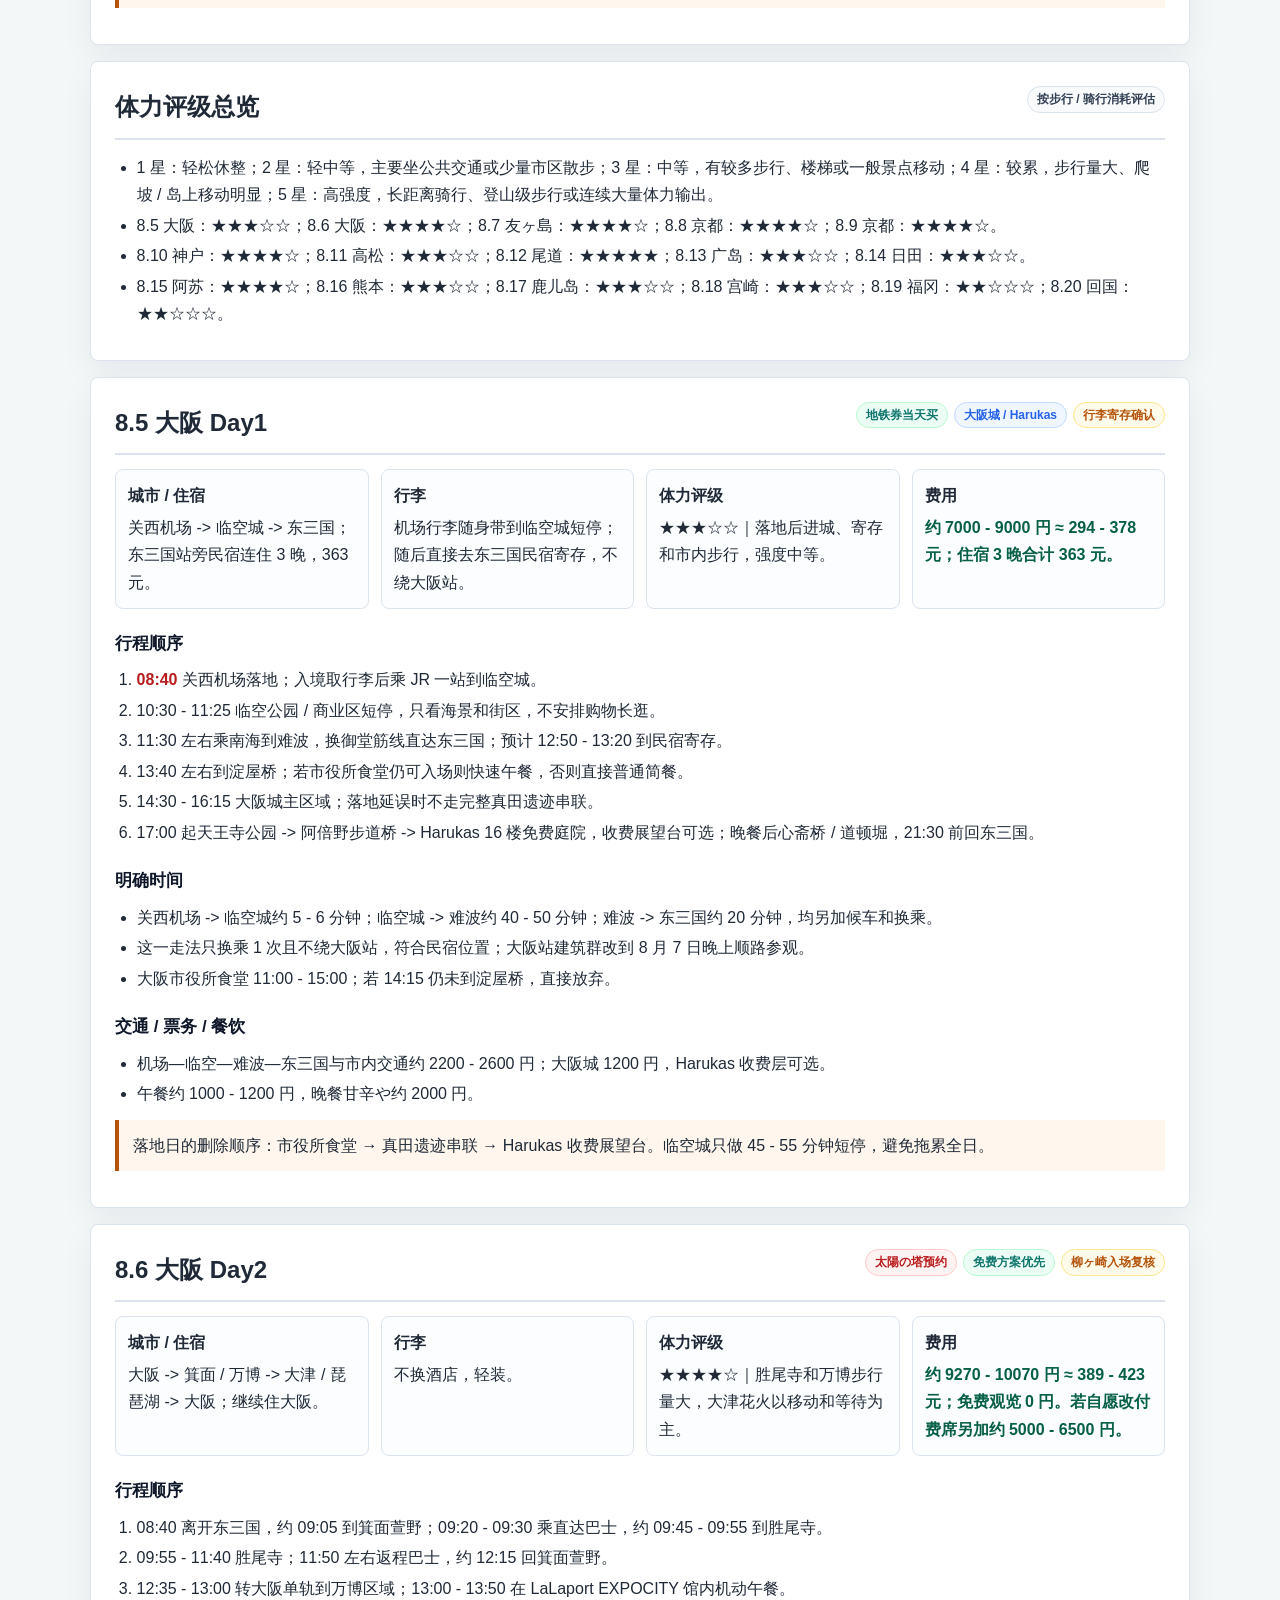
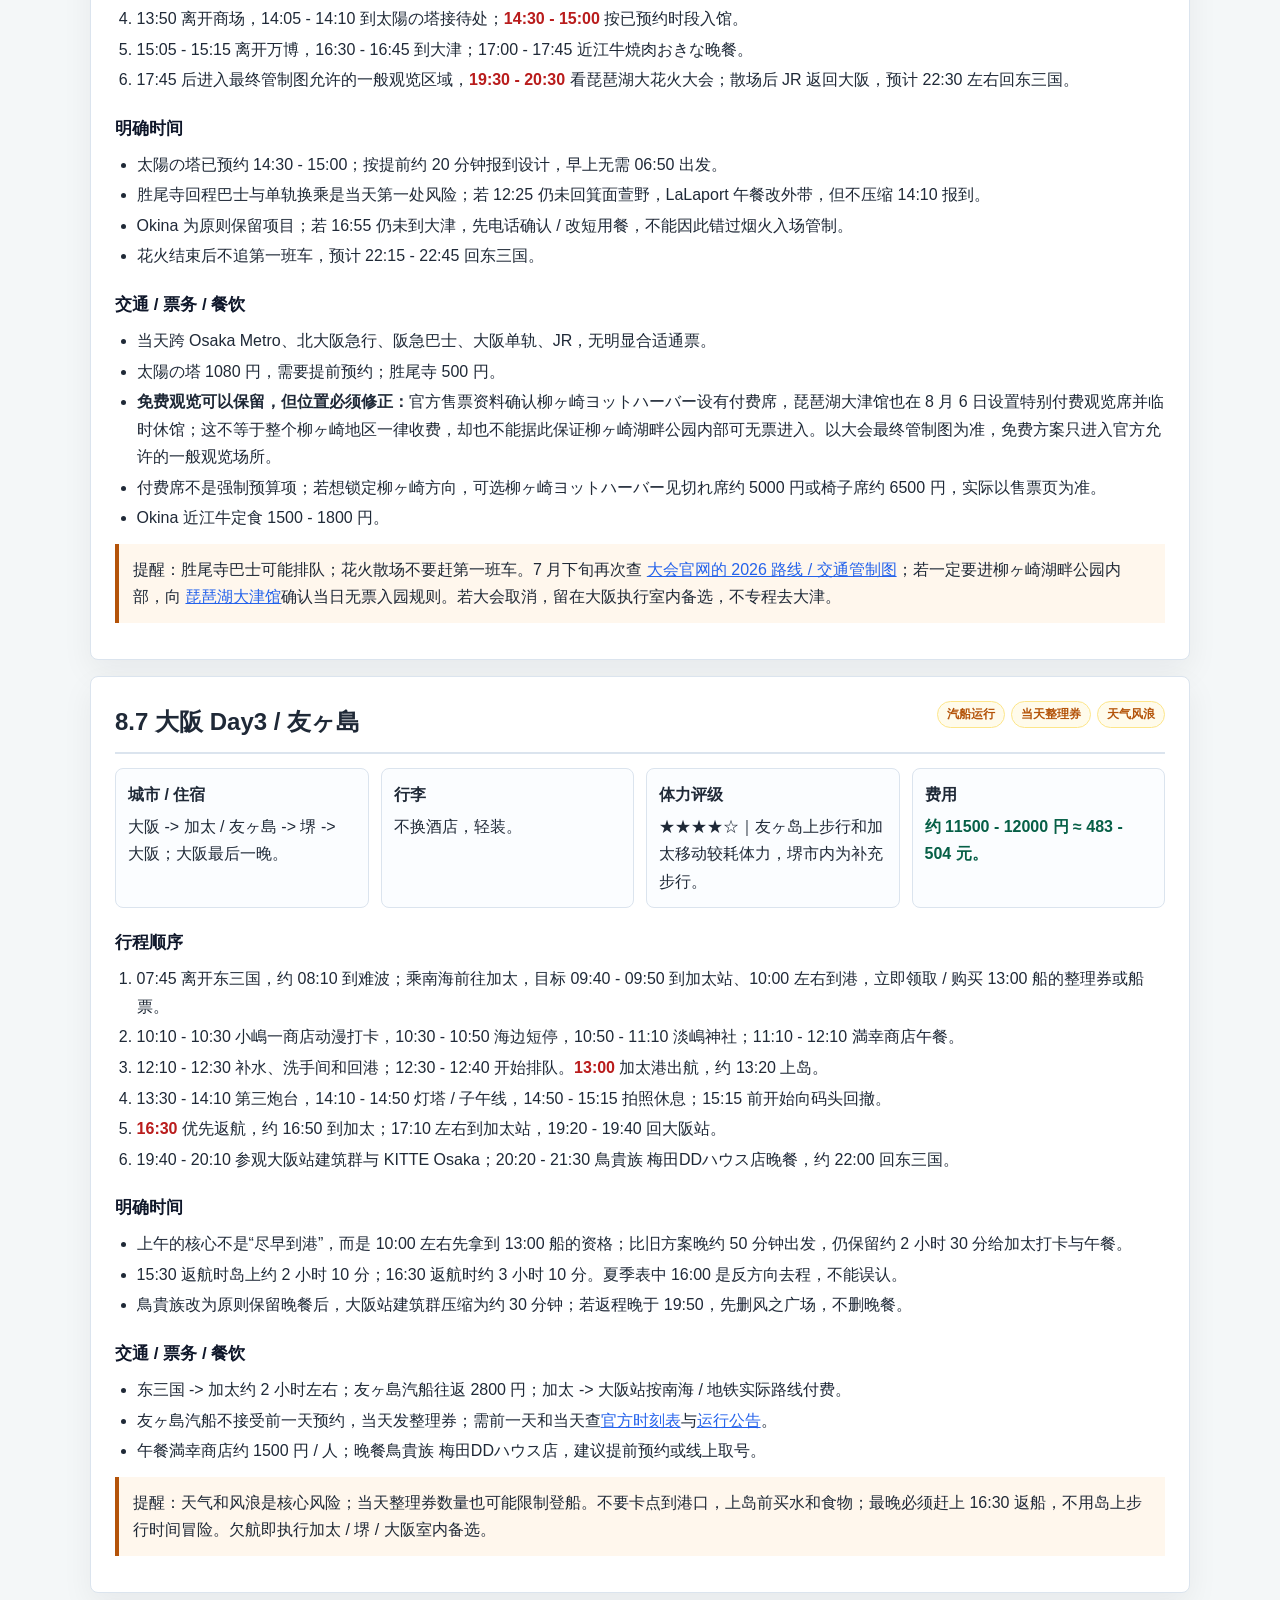
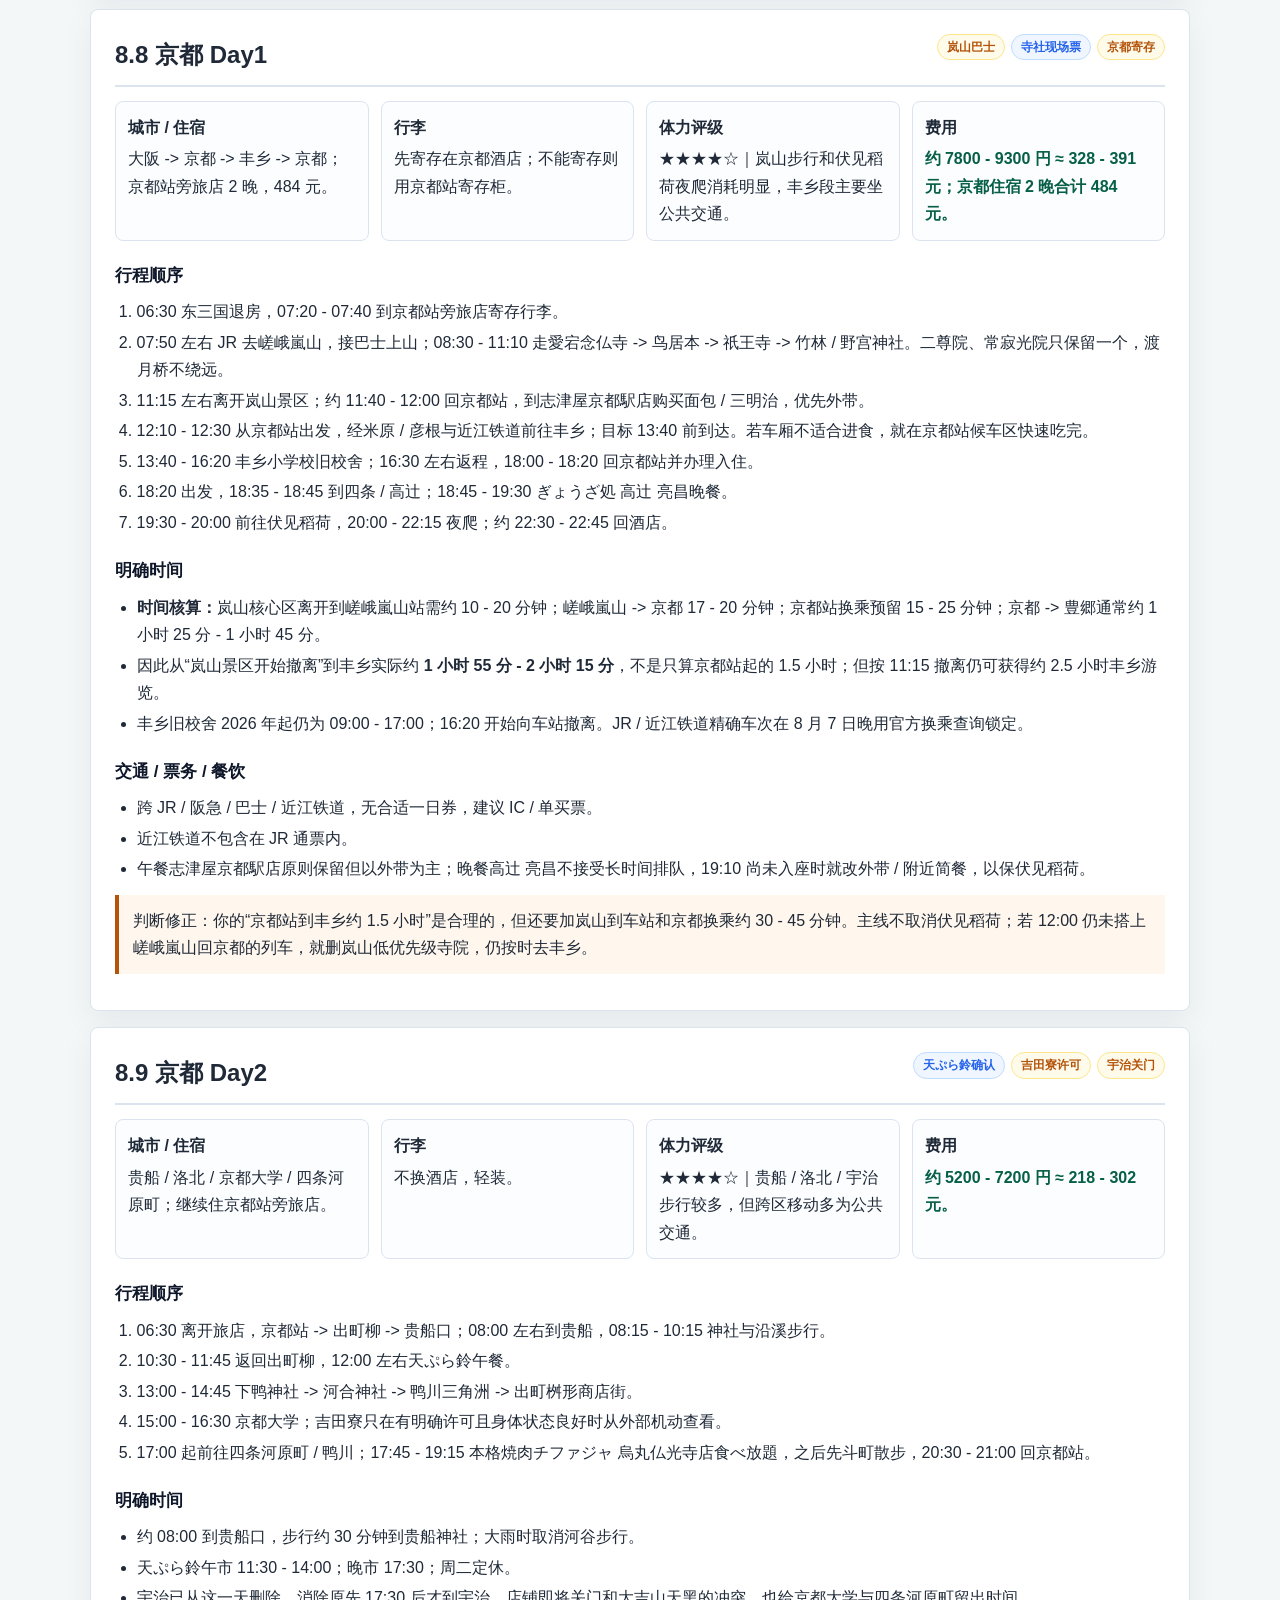
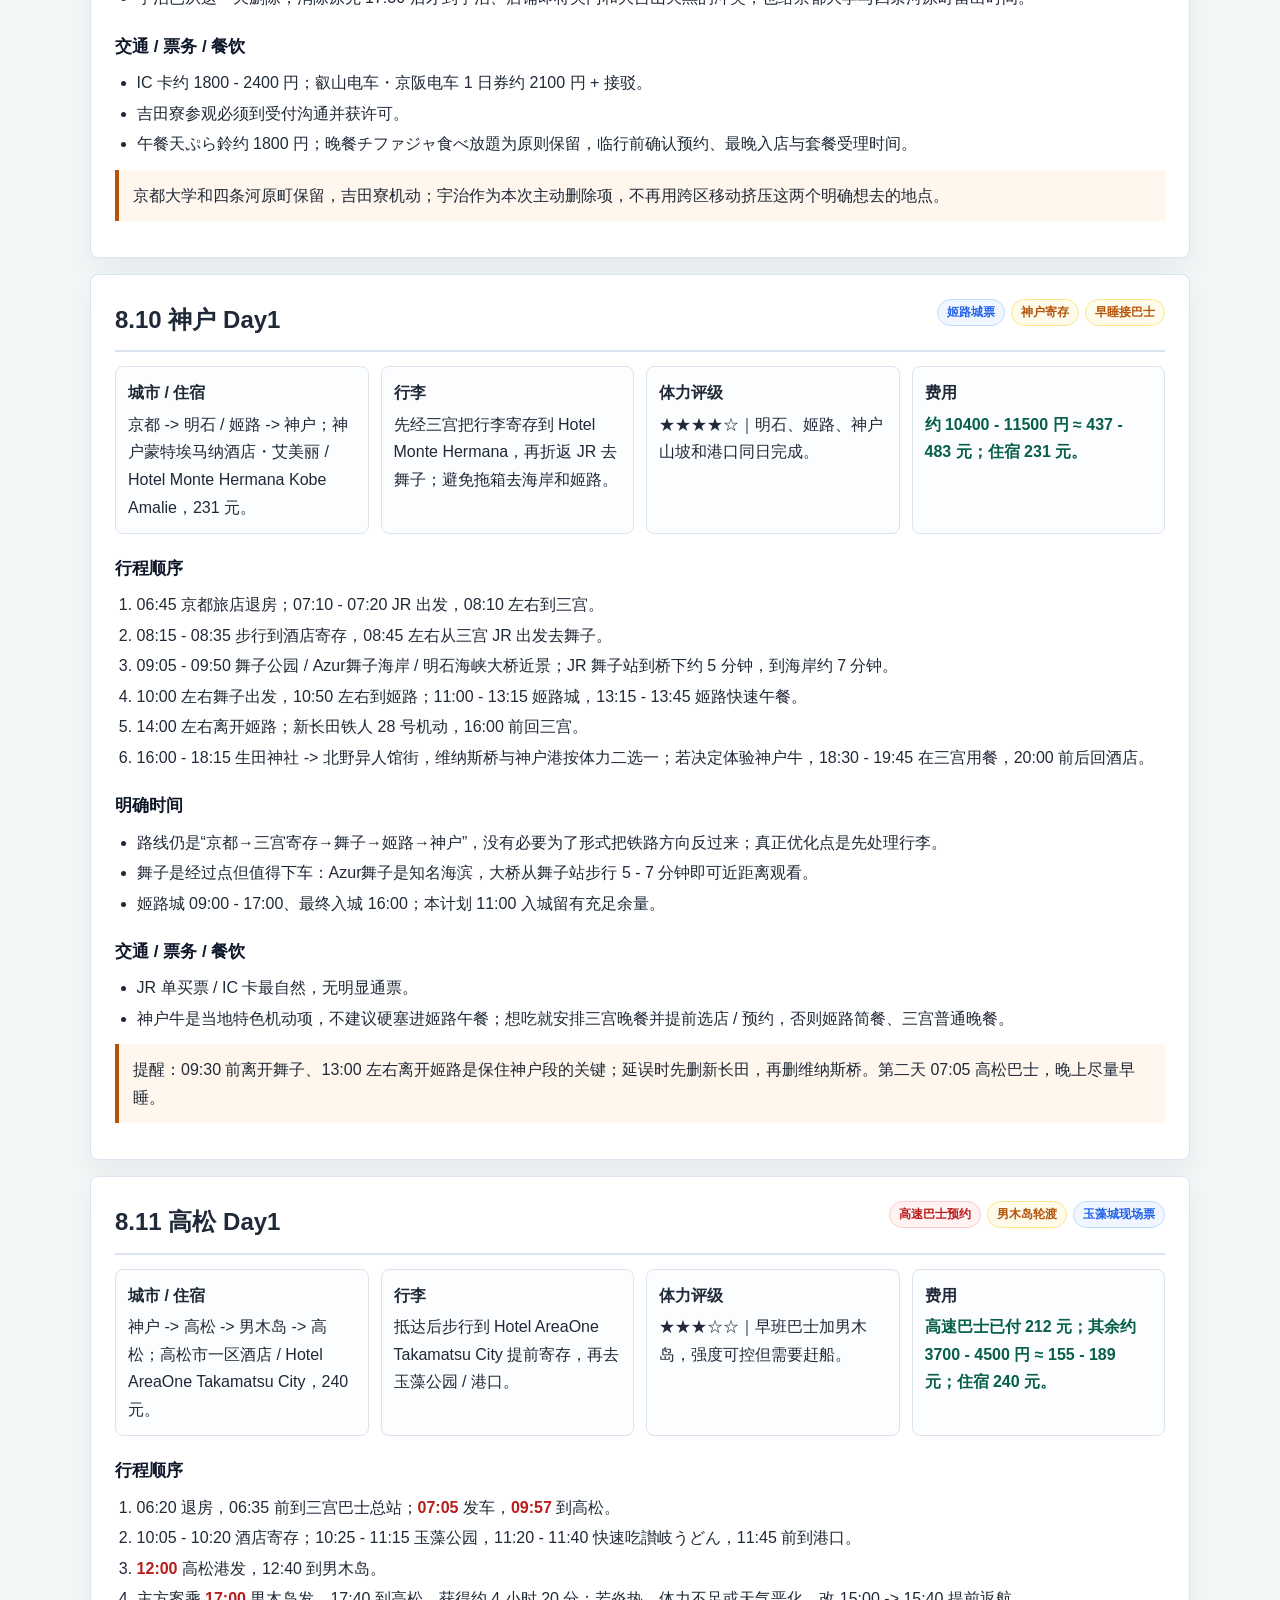
==== commit f0fcf589: "Add files via upload 723更新" ====
--- a/夏休み_纯文字行程.html
+++ b/夏休み_纯文字行程.html
@@ -338,7 +338,7 @@
       <h3>必须提前预约或出票</h3>
       <div class="booking-board">
         <div class="booking-item must"><div class="booking-date">8.5 / 8.20</div><div><strong>国际航班确认</strong><p>确认航班号、行李额、值机时间、回国日国际线到达时间。</p></div></div>
-        <div class="booking-item must"><div class="booking-date">8.6</div><div><strong>太陽の塔预约门票</strong><p>1080 円，提前 4 个月开放后尽早预约，名额有限。</p></div></div>
+        <div class="booking-item must"><div class="booking-date">8.6</div><div><strong>太陽の塔预约门票（已预约）</strong><p>预约时段 14:30 - 15:00；14:05 - 14:10 到接待处，按要求提前约 20 分钟报到。</p></div></div>
         <div class="booking-item must"><div class="booking-date">8.11</div><div><strong>神户三宫 -> 高松高速巴士（已购 212 元）</strong><p>07:05 班次关键；保存预约编号、上车点与行李规则。</p></div></div>
         <div class="booking-item must"><div class="booking-date">8.12</div><div><strong>尾道自行车租赁</strong><p>官网要求最晚提前 3 天预约，但 8 月 12 日处于盂兰盆旺季；不想太早时，建议在 7 月 29 日至 8 月 1 日（提前约 11 - 14 天）预约“尾道駅前レンタサイクル”。指定车种越强，越应靠近 7 月 29 日处理。</p></div></div>
         <div class="booking-item must"><div class="booking-date">8.13</div><div><strong>广岛 -> 基山PA YJ1752 夜行巴士（已购 178 元）</strong><p>BS广岛站北口 22:30 上车，基山PA下行线 06:05 下车；托运行李牌终点也必须写基山。</p></div></div>
@@ -426,13 +426,13 @@
       <h3>8.6 箕面 / 万博 / 琵琶湖</h3>
       <ul><li>交通 / 景点：<a href="https://katsuo-ji-temple.or.jp/" target="_blank" rel="noopener">胜尾寺</a>｜<a href="https://www.hankyubus.co.jp/" target="_blank" rel="noopener">阪急巴士</a>｜<a href="https://www.expo70-park.jp/" target="_blank" rel="noopener">万博纪念公园</a>｜<a href="https://taiyounotou-expo70.jp/reserve/" target="_blank" rel="noopener">太陽の塔预约</a></li><li>烟火：<a href="https://www.biwako-visitors.jp/hanabi/" target="_blank" rel="noopener">琵琶湖大花火大会</a>｜<a href="https://ssw.web.docomo.ne.jp/ticket/biwako-fireworks/" target="_blank" rel="noopener">官方观览票</a></li><li>餐饮：<a href="https://yakinikuokina.com/shopinfo/" target="_blank" rel="noopener">焼肉おきな</a></li></ul>
       <h3>8.7 加太 / 友ヶ島 / 堺</h3>
-      <ul><li>交通：<a href="https://www.nankai.co.jp/" target="_blank" rel="noopener">南海电铁</a>｜<a href="https://tomogashimakisen.com/main/" target="_blank" rel="noopener">友ヶ島汽船运行公告</a>｜<a href="https://tomogashimakisen.com/main/%E9%81%8B%E8%88%AA%E6%99%82%E5%88%BB-copy" target="_blank" rel="noopener">汽船时刻表</a></li><li>大阪站夜间：<a href="https://www.osakastationcity.com/green/carillon/" target="_blank" rel="noopener">カリヨン広場</a>｜<a href="https://media.osakastationcity.com/?p=24785" target="_blank" rel="noopener">风之广场</a>｜<a href="https://jptower-kitte-osaka.jp/" target="_blank" rel="noopener">KITTE Osaka</a></li></ul>
+      <ul><li>交通：<a href="https://www.nankai.co.jp/" target="_blank" rel="noopener">南海电铁</a>｜<a href="https://tomogashimakisen.com/main/" target="_blank" rel="noopener">友ヶ島汽船运行公告</a>｜<a href="https://tomogashimakisen.com/main/%E9%81%8B%E8%88%AA%E6%99%82%E5%88%BB-copy" target="_blank" rel="noopener">汽船时刻表</a></li><li>大阪站夜间：<a href="https://www.osakastationcity.com/green/carillon/" target="_blank" rel="noopener">カリヨン広場</a>｜<a href="https://media.osakastationcity.com/?p=24785" target="_blank" rel="noopener">风之广场</a>｜<a href="https://jptower-kitte-osaka.jp/" target="_blank" rel="noopener">KITTE Osaka</a>｜<a href="https://map.torikizoku.co.jp/detail/514/" target="_blank" rel="noopener">鳥貴族 梅田DDハウス店</a></li></ul>
       <h3>8.8–8.9 京都 / 丰乡</h3>
-      <ul><li>交通：<a href="https://www.kyotobus.jp/" target="_blank" rel="noopener">京都巴士</a>｜<a href="https://eizandensha.co.jp/" target="_blank" rel="noopener">叡山电车</a>｜<a href="https://www.ohmitetudo.co.jp/railway/" target="_blank" rel="noopener">近江铁道</a></li><li>景点：<a href="https://www.otagiji.com/" target="_blank" rel="noopener">愛宕念仏寺</a>｜<a href="https://toyosato-elschool.net/toyosato/facilities/" target="_blank" rel="noopener">丰乡旧校舍开放时间</a>｜<a href="https://www.town.toyosato.shiga.jp/0000003459.html" target="_blank" rel="noopener">丰乡町 2026 营业日变更</a>｜<a href="https://inari.jp/" target="_blank" rel="noopener">伏见稻荷大社</a>｜<a href="https://kifunejinja.jp/" target="_blank" rel="noopener">贵船神社</a>｜<a href="https://www.shimogamo-jinja.or.jp/" target="_blank" rel="noopener">下鸭神社</a></li><li>吉田寮不是常规观光设施；无许可只看外部。宇治已从本次路线删除。</li></ul>
+      <ul><li>交通：<a href="https://www.kyotobus.jp/" target="_blank" rel="noopener">京都巴士</a>｜<a href="https://eizandensha.co.jp/" target="_blank" rel="noopener">叡山电车</a>｜<a href="https://www.ohmitetudo.co.jp/railway/" target="_blank" rel="noopener">近江铁道</a></li><li>景点：<a href="https://www.otagiji.com/" target="_blank" rel="noopener">愛宕念仏寺</a>｜<a href="https://toyosato-elschool.net/toyosato/facilities/" target="_blank" rel="noopener">丰乡旧校舍开放时间</a>｜<a href="https://www.town.toyosato.shiga.jp/0000003459.html" target="_blank" rel="noopener">丰乡町 2026 营业日变更</a>｜<a href="https://inari.jp/" target="_blank" rel="noopener">伏见稻荷大社</a>｜<a href="https://kifunejinja.jp/" target="_blank" rel="noopener">贵船神社</a>｜<a href="https://www.shimogamo-jinja.or.jp/" target="_blank" rel="noopener">下鸭神社</a></li><li>餐饮：<a href="https://www.sizuya.co.jp/shop/kyotost.html" target="_blank" rel="noopener">志津屋 京都駅店</a>｜<a href="https://sukemasa.jp/" target="_blank" rel="noopener">ぎょうざ処 高辻 亮昌</a></li><li>吉田寮不是常规观光设施；无许可只看外部。宇治已从本次路线删除。</li></ul>
       <h3>8.10 神户 / 姬路</h3>
       <ul><li>交通 / 景点：<a href="https://www.jr-odekake.net/" target="_blank" rel="noopener">JR 西日本</a>｜<a href="https://www.kobe-park.or.jp/azur/access/" target="_blank" rel="noopener">Azur舞子交通</a>｜<a href="https://www.himejicastle.jp/" target="_blank" rel="noopener">姬路城</a>｜<a href="https://www.feel-kobe.jp/column/seaside-walking/" target="_blank" rel="noopener">舞子海岸 / 大桥官方观光介绍</a></li><li>住宿：<a href="https://www.monte-hermana.jp/kobe/" target="_blank" rel="noopener">Hotel Monte Hermana Kobe Amalie</a></li></ul>
       <h3>8.11 高松 / 男木岛</h3>
-      <ul><li>交通：<a href="https://www.jr-shikokubus.co.jp/businfo/takamatsu_ex/kobe.html" target="_blank" rel="noopener">高松エクスプレス神戸号</a>｜<a href="https://meon.co.jp/access" target="_blank" rel="noopener">雌雄岛海运时刻 / 票价</a></li><li>景点 / 住宿：<a href="https://www.takamatsujyo.com/" target="_blank" rel="noopener">玉藻公园</a>｜<a href="https://www.hotel-areaone.com/takamatsucity/" target="_blank" rel="noopener">Hotel AreaOne Takamatsu City</a></li></ul>
+      <ul><li>交通：<a href="https://www.jr-shikokubus.co.jp/businfo/takamatsu_ex/kobe.html" target="_blank" rel="noopener">高松エクスプレス神戸号</a>｜<a href="https://meon.co.jp/access" target="_blank" rel="noopener">雌雄岛海运时刻 / 票价</a></li><li>景点 / 住宿：<a href="https://www.takamatsujyo.com/" target="_blank" rel="noopener">玉藻公园</a>｜<a href="https://www.hotel-areaone.com/takamatsucity/" target="_blank" rel="noopener">Hotel AreaOne Takamatsu City</a></li><li>餐饮：<a href="https://takamatsu-orne.jp/shop/detail/2022060010?tenant_cd=2022060010" target="_blank" rel="noopener">さぬき骨付鳥いちから 高松オルネ</a></li></ul>
       <h3>8.12 尾道 / 岛波海道</h3>
       <ul><li>交通：<a href="https://shimanami-cycle.or.jp/rental/" target="_blank" rel="noopener">しまなみレンタサイクル说明</a>｜<a href="https://www.shimanami-bike-rental.com/booking?lang=ja" target="_blank" rel="noopener">个人预约页面</a>｜<a href="https://shimanami-cycle.or.jp/rental/terminal" target="_blank" rel="noopener">租车终端信息</a>｜<a href="https://s-cruise.jp/timetable/" target="_blank" rel="noopener">瀬戸田—尾道客船时刻</a></li><li>住宿：<a href="https://miharashi.onomichisaisei.com/" target="_blank" rel="noopener">尾道ゲストハウスみはらし亭</a></li></ul>
       <h3>8.13 广岛 / 宫岛 / 夜巴</h3>
@@ -453,36 +453,37 @@
 
     <section id="food-shopping">
       <div class="section-head">
-        <h2>计划餐厅与商场总览</h2>
-        <div class="tags"><span class="tag buy">按日期整理</span><span class="tag optional">主选 / 备选分开</span><span class="tag check">临行确认营业</span></div>
-      </div>
-      <div class="notice">只收录当前行程中已经写出具体名称的餐厅、屋台与商业设施；“附近简餐”“广岛烧”“冷乌冬”等尚未锁定店名的用餐不算作已选餐厅。商店街与购物街区也不计入商场数量。</div>
-      <h3>已写入行程的餐厅 / 用餐点（15 处）</h3>
+        <h2>食事計画：餐厅、商场与机动规则</h2>
+        <div class="tags"><span class="tag must">原则保留＝原表黄色</span><span class="tag buy">当地特色＝原表红字</span><span class="tag optional">机动＝未标色</span></div>
+      </div>
+      <div class="notice"><strong>执行口径：</strong>“原则保留”项目只在交通停运、航班 / 船班延误、店休或身体不适时取消；“当地特色”优先体验，但可按排队和硬时刻调整店铺；“机动”项目可以换店、外带或直接删除。黄色和红字是两套独立属性，未标色不代表不去。</div>
+      <h3>每日食事安排</h3>
       <div class="booking-board">
-        <div class="booking-item check"><div class="booking-date">8.5 午餐</div><div><strong><a href="https://www.fujiofood.com/shop_search/shokudo/shop_1589.php" target="_blank" rel="noopener">OSAKA 市役所食堂</a> <span class="tag check">时限主选</span></strong><p>淀屋桥午餐；11:00 - 15:00，若 14:15 仍未到则直接放弃，改普通简餐。</p></div></div>
-        <div class="booking-item"><div class="booking-date">8.5 晚餐</div><div><strong><a href="https://osakamania.jp/shop/okonomiyaki_06/" target="_blank" rel="noopener">甘辛や</a> <span class="tag buy">主选</span></strong><p>大阪晚餐，预算约 2000 円；之后前往心斋桥 / 道顿堀。</p></div></div>
-        <div class="booking-item"><div class="booking-date">8.6 晚餐</div><div><strong><a href="https://yakinikuokina.com/shopinfo/" target="_blank" rel="noopener">焼肉おきな（Okina）</a> <span class="tag buy">主选</span></strong><p>大津近江牛定食，预算 1500 - 1800 円；17:20 仍未完成进场定位则取消堂食。</p></div></div>
-        <div class="booking-item"><div class="booking-date">8.7 午餐</div><div><strong>満幸商店 <span class="tag buy">主选</span></strong><p>淡嶋神社附近午餐，预算约 1500 円 / 人；11:45 前回到加太港附近。</p></div></div>
-        <div class="booking-item"><div class="booking-date">8.9 午餐</div><div><strong>天ぷら鈴 <span class="tag buy">主选</span></strong><p>12:00 左右用餐，预算约 1800 円；午市 11:30 - 14:00，周二定休。</p></div></div>
-        <div class="booking-item"><div class="booking-date">8.9 午餐</div><div><strong>高辻 亮昌 <span class="tag optional">备选</span></strong><p>天ぷら鈴无法安排时使用，预算约 1500 円以内。</p></div></div>
-        <div class="booking-item"><div class="booking-date">8.10 午餐</div><div><strong>Red Rock <span class="tag buy">主选</span></strong><p>姬路游览后的午餐，预算约 2500 円。</p></div></div>
-        <div class="booking-item check"><div class="booking-date">8.14 午餐</div><div><strong><a href="https://www.mizubenosato-oyama.com/" target="_blank" rel="noopener">道の駅 水辺の郷おおやま</a> <span class="tag check">快速用餐</span></strong><p>在本馆内快速解决午餐；本馆参观加午餐合计仅约 69 分钟，不安排排队餐厅。</p></div></div>
-        <div class="booking-item"><div class="booking-date">8.15 晚餐</div><div><strong><a href="https://hayashi-sangyo.jp/category/menu/" target="_blank" rel="noopener">勝烈亭</a> <span class="tag buy">主选</span></strong><p>返回熊本后的晚餐，预算约 3000 円；若阿苏段延误则改熊本站简餐。</p></div></div>
-        <div class="booking-item"><div class="booking-date">8.16 午餐</div><div><strong>桂花 <span class="tag buy">主选</span></strong><p>下通一带午餐，12:10 左右用餐，预算约 1000 円。</p></div></div>
-        <div class="booking-item"><div class="booking-date">8.16 晚餐</div><div><strong>遊食豚彩いちにいさん <span class="tag buy">主选</span></strong><p>鹿儿岛中央 Amuran 之后的黑猪肉晚餐，预算约 4600 円。</p></div></div>
-        <div class="booking-item"><div class="booking-date">8.17 午餐</div><div><strong>廻る寿司めっけもん <span class="tag buy">主选</span></strong><p>鹿儿岛港区午餐，预算 3450 - 4600 円，无需预约。</p></div></div>
-        <div class="booking-item must"><div class="booking-date">8.18 晚餐</div><div><strong><a href="https://rest.miyachiku.jp/tatibana/" target="_blank" rel="noopener">橘通りミヤチク APAS</a> <span class="tag must">需预约</span></strong><p>19:00 宫崎牛晚餐，预算 6500 - 7000 円；普通烧肉席建议 8 月 8 - 11 日预约。</p></div></div>
-        <div class="booking-item"><div class="booking-date">8.19 晚餐</div><div><strong>中洲屋台 <span class="tag buy">主选区域</span></strong><p>福冈晚餐主线，预算约 1500 - 3000 円；屋台尚未锁定到具体摊位。</p></div></div>
-        <div class="booking-item"><div class="booking-date">8.19 晚餐</div><div><strong>一蘭 <span class="tag optional">备选</span></strong><p>中洲屋台不便安排时的拉面备选。</p></div></div>
+        <div class="booking-item must"><div class="booking-date">8.5 大阪</div><div><strong>中午：<a href="https://www.fujiofood.com/shop_search/shokudo/shop_1589.php" target="_blank" rel="noopener">OSAKA 市役所食堂</a>｜晚上：<a href="https://osakamania.jp/shop/okonomiyaki_06/" target="_blank" rel="noopener">甘辛や</a> <span class="tag must">原则保留</span></strong><p>早上飞机餐、夜宵心斋桥附近均为机动。市役所食堂仍受落地与 15:00 关门限制，14:15 未到淀屋桥时才启用简餐备选。</p></div></div>
+        <div class="booking-item must"><div class="booking-date">8.6 大阪</div><div><strong>晚上：<a href="https://yakinikuokina.com/shopinfo/" target="_blank" rel="noopener">近江牛焼肉おきな</a> <span class="tag must">原则保留</span></strong><p>中午 LaLaport EXPOCITY 馆内机动；13:00 - 13:50 快速用餐，不安排长时间购物。可按排队选择北極星蛋包饭、会津屋章鱼烧或同层其他店。</p></div></div>
+        <div class="booking-item must"><div class="booking-date">8.7 大阪</div><div><strong>中午：満幸商店｜晚上：鳥貴族 梅田DDハウス店 <span class="tag must">原则保留</span></strong><p>満幸商店 11:10 - 12:10；鳥貴族约 20:20 - 21:30。KITTE Osaka 只参观，不再把馆内餐厅作为晚餐主线。</p></div></div>
+        <div class="booking-item must"><div class="booking-date">8.8 京都</div><div><strong>中午：志津屋 京都駅店｜晚上：ぎょうざ処 高辻 亮昌 <span class="tag must">原则保留</span></strong><p>11:40 - 12:00 在京都站买面包 / 三明治，优先外带以保丰乡列车；18:45 - 19:30 吃饺子，之后再去伏见稻荷夜爬。</p></div></div>
+        <div class="booking-item must"><div class="booking-date">8.9 京都</div><div><strong>中午：天ぷら鈴｜晚上：本格焼肉チファジャ 烏丸仏光寺店（食べ放題） <span class="tag must">原则保留</span></strong><p>天ぷら鈴约 12:00；烧肉安排 17:45 - 19:15，建议先确认食べ放題受理时段并预约。</p></div></div>
+        <div class="booking-item"><div class="booking-date">8.10 神户</div><div><strong>神戸牛肉（店铺待定） <span class="tag buy">当地特色</span><span class="tag optional">机动</span></strong><p>原表放在午餐，但当天午间位于姬路；若要吃神户牛，优先改到 18:30 左右三宫晚餐，午餐在姬路快速解决，避免为店名破坏姬路城与早睡节奏。</p></div></div>
+        <div class="booking-item"><div class="booking-date">8.11 高松</div><div><strong>中午：讃岐うどん <span class="tag buy">当地特色</span><span class="tag optional">机动店铺</span>｜晚上：さぬき骨付鳥いちから 高松オルネ</strong><p>乌冬须在 11:20 - 11:40 快速吃完并到港候船；骨付鸟为机动晚餐，17:55 - 19:00 最顺路。</p></div></div>
+        <div class="booking-item must"><div class="booking-date">8.12 尾道</div><div><strong>早上：岡村春子商店－魚春 <span class="tag must">原则保留</span>｜中午待定｜晚上：尾道ラーメン たに <span class="tag optional">机动</span></strong><p>鱼春只做 08:40 - 09:20 快速早餐；若 08:50 仍未入座则改外带，09:30 必须取车。下午回尾道港后顺路外带 YAMANEKO MILL，不坐店久留。</p></div></div>
+        <div class="booking-item must"><div class="booking-date">8.13 广岛</div><div><strong>晚上：長田屋（広島お好み焼き） <span class="tag must">原则保留</span></strong><p>宫岛烤牡蛎与面包为机动体验；不为排队推迟 14:30 离岛。長田屋约 19:15 用餐，并确保 21:50 前到夜巴站。</p></div></div>
+        <div class="booking-item must"><div class="booking-date">8.14 日田→熊本</div><div><strong>中午：<a href="https://www.mizubenosato-oyama.com/" target="_blank" rel="noopener">道の駅 水辺の郷おおやま</a>｜晚上：勝烈亭 新市街本店 <span class="tag must">原则保留</span></strong><p>午餐与本馆合计约 69 分钟；晚餐移到抵达熊本后的 19:15 - 20:15，8.15 不再重复安排勝烈亭。</p></div></div>
+        <div class="booking-item"><div class="booking-date">8.15 熊本 / 阿苏</div><div><strong>无指定餐厅 <span class="tag optional">全日机动</span></strong><p>11:50 - 12:10 只做快速午餐；晚餐按阿苏返程时间在熊本站或民宿附近解决。</p></div></div>
+        <div class="booking-item must"><div class="booking-date">8.16 熊本→鹿儿岛</div><div><strong>晚上：遊食豚彩 いちにいさん <span class="tag must">原则保留</span></strong><p>午餐桂花作为既有机动案；鹿儿岛中央 Amuran 后前往黑猪肉晚餐。</p></div></div>
+        <div class="booking-item must"><div class="booking-date">8.17 鹿儿岛→宫崎</div><div><strong>中午：廻る寿司めっけもん <span class="tag must">原则保留</span></strong><p>11:00 左右用餐；晚上乘特急前买便当，不另排堂食。</p></div></div>
+        <div class="booking-item must"><div class="booking-date">8.18 宫崎</div><div><strong>中午：チキン南蛮 <span class="tag buy">当地特色</span><span class="tag optional">机动店铺</span>｜晚上：<a href="https://rest.miyachiku.jp/tatibana/" target="_blank" rel="noopener">橘通りミヤチク APAS</a> <span class="tag must">原则保留・需预约</span></strong><p>鸡肉南蛮只在 11:50 - 12:35、无需久候时堂食；12:40 必须向巴士站撤离。晚餐 19:00。</p></div></div>
+        <div class="booking-item"><div class="booking-date">8.19 福冈</div><div><strong>中午：一蘭｜夜宵：中洲屋台 <span class="tag optional">机动</span></strong><p>一蘭安排在福冈塔后约 12:40 - 13:30；屋台作为 19:30 - 21:00 夜宵体验，遇大雨、长队或疲劳可取消。</p></div></div>
+        <div class="booking-item must"><div class="booking-date">8.20 福冈</div><div><strong>早上：松屋 <span class="tag must">原则保留</span></strong><p>08:00 - 08:35 天神 / 赤坂附近门店；让第一次来日本的同行体验代表性连锁快餐。LaLaport 午餐仍机动。</p></div></div>
       </div>
       <h3>计划进入的商场 / 商业设施（4 处）</h3>
       <div class="booking-board">
         <div class="booking-item"><div class="booking-date">8.6 午餐</div><div><strong><a href="https://mitsui-shopping-park.com/lalaport/expocity/" target="_blank" rel="noopener">EXPOCITY / LaLaport EXPOCITY</a> <span class="tag buy">午餐机动</span></strong><p>万博纪念公园段的机动午餐点，不安排长时间购物。</p></div></div>
-        <div class="booking-item"><div class="booking-date">8.7 晚间</div><div><strong><a href="https://jptower-kitte-osaka.jp/" target="_blank" rel="noopener">KITTE Osaka</a> <span class="tag buy">顺路参观</span></strong><p>与大阪站周边夜景一并参观；晚餐在馆内或周边机动，预算 1000 - 1500 円。</p></div></div>
+        <div class="booking-item"><div class="booking-date">8.7 晚间</div><div><strong><a href="https://jptower-kitte-osaka.jp/" target="_blank" rel="noopener">KITTE Osaka</a> <span class="tag buy">顺路参观</span></strong><p>19:30 - 20:10 与大阪站夜景一并参观；20:20 转去鳥貴族，不在馆内安排正餐。</p></div></div>
         <div class="booking-item"><div class="booking-date">8.16 晚间</div><div><strong><a href="https://www.jrkagoshimacity.com/amuran/" target="_blank" rel="noopener">AMU PLAZA 鹿儿岛 / Amuran</a> <span class="tag optional">摩天轮为主</span></strong><p>到达鹿儿岛中央后先去 Amuran，再去晚餐；当前计划重点是摩天轮，并非专门购物。</p></div></div>
         <div class="booking-item check"><div class="booking-date">8.20 上午</div><div><strong><a href="https://mitsui-shopping-park.com/lalaport/fukuoka/hour/" target="_blank" rel="noopener">LaLaport Fukuoka</a> <span class="tag check">回国日可取消</span></strong><p>10:00 - 12:50 购物、高达与快速午餐；遇台风、JR 异常或机场要求提前到场时整段取消。</p></div></div>
       </div>
-      <div class="notice warn"><strong>尚未锁定具体店名：</strong>8.7 KITTE Osaka 晚餐、8.8 京都站简餐、8.9 四条河原町 / 先斗町晚餐、8.10 神户港 / 三宫晚餐、8.11 高松乌冬与晚餐、8.12 骑行补给与尾道晚餐、8.13 广岛烧、8.18 鹈户神宫快速午餐、8.20 LaLaport 快速午餐。</div>
+      <div class="notice warn"><strong>尚需锁定：</strong>8.9 チファジャ食べ放題、8.18 ミヤチク需预约；8.10 神户牛、8.11 乌冬、8.18 鸡肉南蛮仍未定具体店。8.12 魚春与 13:25 客船之间缓冲最紧，必须按“08:50 未入座即外带、09:30 取车”的截止线执行。</div>
     </section>
 
     <section id="fitness">
@@ -530,9 +531,9 @@
         <div class="box"><strong>费用</strong><span class="money">约 9270 - 10070 円 ≈ 389 - 423 元；免费观览 0 円。若自愿改付费席另加约 5000 - 6500 円。</span></div>
       </div>
       <h3>行程顺序</h3>
-      <ol><li>大阪站 / 梅田 -> 箕面萱野 -> 胜尾寺。</li><li>胜尾寺 -> 万博纪念公园 / 太陽の塔。</li><li>EXPOCITY / LaLaport 午餐机动。</li><li>万博 -> 大津，Okina 晚餐。</li><li>省钱主方案：按 2026 最终路线与管制图进入官方允许的一般观览场所看琵琶湖大花火大会。只有园方明确确认无票可入时，才把柳ヶ崎湖畔公园内部作为免费点；否则改官方一般观览区，或自愿购买指定付费席。</li><li>JR 返回大阪。</li></ol>
-      <h3>明确时间</h3>
-      <ul><li>建议 06:50 离开东三国，08:20 - 08:40 抵达胜尾寺；10:15 离开，12:00 左右到万博区域。</li><li>太陽の塔预约建议锁在 12:30 - 13:30 区间；15:15 前离开万博，转往大津。</li><li>Okina 17:00 开始营业；若 17:20 仍未完成进场定位，取消正餐，改便利店补给。</li><li><span class="fixed-time">19:30 - 20:30</span> 琵琶湖大花火大会；至少提前 60 - 90 分钟到最终允许的一般观览区。</li></ul>
+      <ol><li>08:40 离开东三国，约 09:05 到箕面萱野；09:20 - 09:30 乘直达巴士，约 09:45 - 09:55 到胜尾寺。</li><li>09:55 - 11:40 胜尾寺；11:50 左右返程巴士，约 12:15 回箕面萱野。</li><li>12:35 - 13:00 转大阪单轨到万博区域；13:00 - 13:50 在 LaLaport EXPOCITY 馆内机动午餐。</li><li>13:50 离开商场，14:05 - 14:10 到太陽の塔接待处；<span class="fixed-time">14:30 - 15:00</span> 按已预约时段入馆。</li><li>15:05 - 15:15 离开万博，16:30 - 16:45 到大津；17:00 - 17:45 近江牛焼肉おきな晚餐。</li><li>17:45 后进入最终管制图允许的一般观览区域，<span class="fixed-time">19:30 - 20:30</span> 看琵琶湖大花火大会；散场后 JR 返回大阪，预计 22:30 左右回东三国。</li></ol>
+      <h3>明确时间</h3>
+      <ul><li>太陽の塔已预约 14:30 - 15:00；按提前约 20 分钟报到设计，早上无需 06:50 出发。</li><li>胜尾寺回程巴士与单轨换乘是当天第一处风险；若 12:25 仍未回箕面萱野，LaLaport 午餐改外带，但不压缩 14:10 报到。</li><li>Okina 为原则保留项目；若 16:55 仍未到大津，先电话确认 / 改短用餐，不能因此错过烟火入场管制。</li><li>花火结束后不追第一班车，预计 22:15 - 22:45 回东三国。</li></ul>
       <h3>交通 / 票务 / 餐饮</h3>
       <ul><li>当天跨 Osaka Metro、北大阪急行、阪急巴士、大阪单轨、JR，无明显合适通票。</li><li>太陽の塔 1080 円，需要提前预约；胜尾寺 500 円。</li><li><strong>免费观览可以保留，但位置必须修正：</strong>官方售票资料确认柳ヶ崎ヨットハーバー设有付费席，琵琶湖大津馆也在 8 月 6 日设置特别付费观览席并临时休馆；这不等于整个柳ヶ崎地区一律收费，却也不能据此保证柳ヶ崎湖畔公园内部可无票进入。以大会最终管制图为准，免费方案只进入官方允许的一般观览场所。</li><li>付费席不是强制预算项；若想锁定柳ヶ崎方向，可选柳ヶ崎ヨットハーバー见切れ席约 5000 円或椅子席约 6500 円，实际以售票页为准。</li><li>Okina 近江牛定食 1500 - 1800 円。</li></ul>
       <div class="notice warn">提醒：胜尾寺巴士可能排队；花火散场不要赶第一班车。7 月下旬再次查 <a href="https://www.biwako-visitors.jp/hanabi/" target="_blank" rel="noopener">大会官网的 2026 路线 / 交通管制图</a>；若一定要进柳ヶ崎湖畔公园内部，向 <a href="https://www.biwako-otsukan.jp/" target="_blank" rel="noopener">琵琶湖大津馆</a>确认当日无票入园规则。若大会取消，留在大阪执行室内备选，不专程去大津。</div>
@@ -550,11 +551,11 @@
         <div class="box"><strong>费用</strong><span class="money">约 11500 - 12000 円 ≈ 483 - 504 元。</span></div>
       </div>
       <h3>行程顺序</h3>
-      <ol><li>06:55 离开东三国，御堂筋线到难波，换南海前往加太；09:15 左右到港，先领整理券。</li><li>淡嶋神社与満幸商店午餐，11:45 前回到港口附近。</li><li><span class="fixed-time">13:00</span> 加太港出航，约 13:20 上岛；主方案走第三炮台、灯塔等可控环线。</li><li><span class="fixed-time">16:30</span> 优先返航，约 16:50 到加太，得到约 3 小时 10 分岛上时间；15:30 只作为体力不足 / 天气转差时的提前返航。</li><li>不再把堺市役所列为必去；返回大阪后约 19:40 - 21:00 参观大阪站周边的カリヨン広場、风之广场、步道桥与 KITTE Osaka。</li><li>21:15 左右回东三国，整理次日换酒店行李。</li></ol>
-      <h3>明确时间</h3>
-      <ul><li>东三国 -> 加太港约 2 小时 10 分；加太港 -> 友ヶ島船程约 20 分钟。</li><li>15:30 返航时岛上约 2 小时 10 分；16:30 返航时约 3 小时 10 分。夏季表中 16:00 是反方向去程，不能误认。</li><li>カリヨン広場 4:30 - 00:50、风之广场 7:00 - 23:30，安排在返程晚间可行，也比落地日携行李绕大阪站顺路。</li></ul>
-      <h3>交通 / 票务 / 餐饮</h3>
-      <ul><li>大阪站 -> 加太约 1210 円；友ヶ島汽船往返 2800 円；加太 -> 堺东约 1010 円；堺东 -> 大阪站约 490 円。</li><li>友ヶ島汽船不接受前一天预约，当天发整理券；需前一天和当天查<a href="https://tomogashimakisen.com/main/%E9%81%8B%E8%88%AA%E6%99%82%E5%88%BB-copy" target="_blank" rel="noopener">官方时刻表</a>与<a href="https://tomogashimakisen.com/main/" target="_blank" rel="noopener">运行公告</a>。</li><li>午餐満幸商店约 1500 円 / 人；晚餐 KITTE Osaka 周边 1000 - 1500 円。</li></ul>
+      <ol><li>07:45 离开东三国，约 08:10 到难波；乘南海前往加太，目标 09:40 - 09:50 到加太站、10:00 左右到港，立即领取 / 购买 13:00 船的整理券或船票。</li><li>10:10 - 10:30 小嶋一商店动漫打卡，10:30 - 10:50 海边短停，10:50 - 11:10 淡嶋神社；11:10 - 12:10 満幸商店午餐。</li><li>12:10 - 12:30 补水、洗手间和回港；12:30 - 12:40 开始排队。<span class="fixed-time">13:00</span> 加太港出航，约 13:20 上岛。</li><li>13:30 - 14:10 第三炮台，14:10 - 14:50 灯塔 / 子午线，14:50 - 15:15 拍照休息；15:15 前开始向码头回撤。</li><li><span class="fixed-time">16:30</span> 优先返航，约 16:50 到加太；17:10 左右到加太站，19:20 - 19:40 回大阪站。</li><li>19:40 - 20:10 参观大阪站建筑群与 KITTE Osaka；20:20 - 21:30 鳥貴族 梅田DDハウス店晚餐，约 22:00 回东三国。</li></ol>
+      <h3>明确时间</h3>
+      <ul><li>上午的核心不是“尽早到港”，而是 10:00 左右先拿到 13:00 船的资格；比旧方案晚约 50 分钟出发，仍保留约 2 小时 30 分给加太打卡与午餐。</li><li>15:30 返航时岛上约 2 小时 10 分；16:30 返航时约 3 小时 10 分。夏季表中 16:00 是反方向去程，不能误认。</li><li>鳥貴族改为原则保留晚餐后，大阪站建筑群压缩为约 30 分钟；若返程晚于 19:50，先删风之广场，不删晚餐。</li></ul>
+      <h3>交通 / 票务 / 餐饮</h3>
+      <ul><li>东三国 -> 加太约 2 小时左右；友ヶ島汽船往返 2800 円；加太 -> 大阪站按南海 / 地铁实际路线付费。</li><li>友ヶ島汽船不接受前一天预约，当天发整理券；需前一天和当天查<a href="https://tomogashimakisen.com/main/%E9%81%8B%E8%88%AA%E6%99%82%E5%88%BB-copy" target="_blank" rel="noopener">官方时刻表</a>与<a href="https://tomogashimakisen.com/main/" target="_blank" rel="noopener">运行公告</a>。</li><li>午餐満幸商店约 1500 円 / 人；晚餐鳥貴族 梅田DDハウス店，建议提前预约或线上取号。</li></ul>
       <div class="notice warn">提醒：天气和风浪是核心风险；当天整理券数量也可能限制登船。不要卡点到港口，上岛前买水和食物；最晚必须赶上 16:30 返船，不用岛上步行时间冒险。欠航即执行加太 / 堺 / 大阪室内备选。</div>
     </section>
 
@@ -570,11 +571,11 @@
         <div class="box"><strong>费用</strong><span class="money">约 7800 - 9300 円 ≈ 328 - 391 元；京都住宿 2 晚合计 484 元。</span></div>
       </div>
       <h3>行程顺序</h3>
-      <ol><li>06:30 东三国退房，07:20 - 07:40 到京都站旁旅店寄存行李。</li><li>07:50 左右 JR 去嵯峨嵐山，接巴士上山；08:30 - 11:10 走愛宕念仏寺 -> 鸟居本 -> 祇王寺 -> 竹林 / 野宫神社。二尊院、常寂光院只保留一个，渡月桥不绕远。</li><li>11:15 左右离开岚山景区，步行到嵯峨嵐山站；约 11:40 - 12:00 回京都站，取简餐。</li><li>12:10 - 12:30 从京都站出发，经米原 / 彦根与近江铁道前往丰乡；目标 13:40 前到达。</li><li>13:40 - 16:20 丰乡小学校旧校舍；16:30 左右返程，18:00 - 18:20 回京都站。</li><li>办理入住 / 晚餐后，19:30 - 22:00 伏见稻荷夜爬；夜爬必须保留，不因丰乡正常游览而删除。</li></ol>
+      <ol><li>06:30 东三国退房，07:20 - 07:40 到京都站旁旅店寄存行李。</li><li>07:50 左右 JR 去嵯峨嵐山，接巴士上山；08:30 - 11:10 走愛宕念仏寺 -> 鸟居本 -> 祇王寺 -> 竹林 / 野宫神社。二尊院、常寂光院只保留一个，渡月桥不绕远。</li><li>11:15 左右离开岚山景区；约 11:40 - 12:00 回京都站，到志津屋京都駅店购买面包 / 三明治，优先外带。</li><li>12:10 - 12:30 从京都站出发，经米原 / 彦根与近江铁道前往丰乡；目标 13:40 前到达。若车厢不适合进食，就在京都站候车区快速吃完。</li><li>13:40 - 16:20 丰乡小学校旧校舍；16:30 左右返程，18:00 - 18:20 回京都站并办理入住。</li><li>18:20 出发，18:35 - 18:45 到四条 / 高辻；18:45 - 19:30 ぎょうざ処 高辻 亮昌晚餐。</li><li>19:30 - 20:00 前往伏见稻荷，20:00 - 22:15 夜爬；约 22:30 - 22:45 回酒店。</li></ol>
       <h3>明确时间</h3>
       <ul><li><strong>时间核算：</strong>岚山核心区离开到嵯峨嵐山站需约 10 - 20 分钟；嵯峨嵐山 -> 京都 17 - 20 分钟；京都站换乘预留 15 - 25 分钟；京都 -> 豊郷通常约 1 小时 25 分 - 1 小时 45 分。</li><li>因此从“岚山景区开始撤离”到丰乡实际约 <strong>1 小时 55 分 - 2 小时 15 分</strong>，不是只算京都站起的 1.5 小时；但按 11:15 撤离仍可获得约 2.5 小时丰乡游览。</li><li>丰乡旧校舍 2026 年起仍为 09:00 - 17:00；16:20 开始向车站撤离。JR / 近江铁道精确车次在 8 月 7 日晚用官方换乘查询锁定。</li></ul>
       <h3>交通 / 票务 / 餐饮</h3>
-      <ul><li>跨 JR / 阪急 / 巴士 / 近江铁道，无合适一日券，建议 IC / 单买票。</li><li>近江铁道不包含在 JR 通票内。</li><li>午餐京都站附近简餐；丰乡周边餐饮少，建议彦根站或自带补给。</li></ul>
+      <ul><li>跨 JR / 阪急 / 巴士 / 近江铁道，无合适一日券，建议 IC / 单买票。</li><li>近江铁道不包含在 JR 通票内。</li><li>午餐志津屋京都駅店原则保留但以外带为主；晚餐高辻 亮昌不接受长时间排队，19:10 尚未入座时就改外带 / 附近简餐，以保伏见稻荷。</li></ul>
       <div class="notice warn">判断修正：你的“京都站到丰乡约 1.5 小时”是合理的，但还要加岚山到车站和京都换乘约 30 - 45 分钟。主线不取消伏见稻荷；若 12:00 仍未搭上嵯峨嵐山回京都的列车，就删岚山低优先级寺院，仍按时去丰乡。</div>
     </section>
 
@@ -590,11 +591,11 @@
         <div class="box"><strong>费用</strong><span class="money">约 5200 - 7200 円 ≈ 218 - 302 元。</span></div>
       </div>
       <h3>行程顺序</h3>
-      <ol><li>06:30 离开旅店，京都站 -> 出町柳 -> 贵船口；08:00 左右到贵船，08:15 - 10:15 神社与沿溪步行。</li><li>10:30 - 11:45 返回出町柳，12:00 左右天ぷら鈴午餐。</li><li>13:00 - 14:45 下鸭神社 -> 河合神社 -> 鸭川三角洲 -> 出町桝形商店街。</li><li>15:00 - 16:30 京都大学；吉田寮只在有明确许可且身体状态良好时从外部机动查看。</li><li>17:00 起前往四条河原町、鸭川与先斗町，晚餐 / 购物至 20:30 - 21:00，随后回京都站。</li></ol>
+      <ol><li>06:30 离开旅店，京都站 -> 出町柳 -> 贵船口；08:00 左右到贵船，08:15 - 10:15 神社与沿溪步行。</li><li>10:30 - 11:45 返回出町柳，12:00 左右天ぷら鈴午餐。</li><li>13:00 - 14:45 下鸭神社 -> 河合神社 -> 鸭川三角洲 -> 出町桝形商店街。</li><li>15:00 - 16:30 京都大学；吉田寮只在有明确许可且身体状态良好时从外部机动查看。</li><li>17:00 起前往四条河原町 / 鸭川；17:45 - 19:15 本格焼肉チファジャ 烏丸仏光寺店食べ放題，之后先斗町散步，20:30 - 21:00 回京都站。</li></ol>
       <h3>明确时间</h3>
       <ul><li>约 08:00 到贵船口，步行约 30 分钟到贵船神社；大雨时取消河谷步行。</li><li>天ぷら鈴午市 11:30 - 14:00；晚市 17:30；周二定休。</li><li>宇治已从这一天删除，消除原先 17:30 后才到宇治、店铺即将关门和大吉山天黑的冲突，也给京都大学与四条河原町留出时间。</li></ul>
       <h3>交通 / 票务 / 餐饮</h3>
-      <ul><li>IC 卡约 1800 - 2400 円；叡山电车・京阪电车 1 日券约 2100 円 + 接驳。</li><li>吉田寮参观必须到受付沟通并获许可。</li><li>午餐天ぷら鈴约 1800 円；备选高辻 亮昌约 1500 円以内。</li></ul>
+      <ul><li>IC 卡约 1800 - 2400 円；叡山电车・京阪电车 1 日券约 2100 円 + 接驳。</li><li>吉田寮参观必须到受付沟通并获许可。</li><li>午餐天ぷら鈴约 1800 円；晚餐チファジャ食べ放題为原则保留，临行前确认预约、最晚入店与套餐受理时间。</li></ul>
       <div class="notice warn">京都大学和四条河原町保留，吉田寮机动；宇治作为本次主动删除项，不再用跨区移动挤压这两个明确想去的地点。</div>
     </section>
 
@@ -610,11 +611,11 @@
         <div class="box"><strong>费用</strong><span class="money">约 10400 - 11500 円 ≈ 437 - 483 元；住宿 231 元。</span></div>
       </div>
       <h3>行程顺序</h3>
-      <ol><li>06:45 京都旅店退房；07:10 - 07:20 JR 出发，08:10 左右到三宫。</li><li>08:15 - 08:35 步行到酒店寄存，08:45 左右从三宫 JR 出发去舞子。</li><li>09:05 - 09:50 舞子公园 / Azur舞子海岸 / 明石海峡大桥近景；JR 舞子站到桥下约 5 分钟，到海岸约 7 分钟。</li><li>10:00 左右舞子出发，10:50 左右到姬路；11:00 - 13:30 姬路城，随后简餐。</li><li>14:00 左右离开姬路；新长田铁人 28 号机动，16:00 前回三宫。</li><li>16:00 - 19:30 生田神社 -> 北野异人馆街 -> 维纳斯桥（体力不足删）-> 神户港；20:00 前后回酒店。</li></ol>
+      <ol><li>06:45 京都旅店退房；07:10 - 07:20 JR 出发，08:10 左右到三宫。</li><li>08:15 - 08:35 步行到酒店寄存，08:45 左右从三宫 JR 出发去舞子。</li><li>09:05 - 09:50 舞子公园 / Azur舞子海岸 / 明石海峡大桥近景；JR 舞子站到桥下约 5 分钟，到海岸约 7 分钟。</li><li>10:00 左右舞子出发，10:50 左右到姬路；11:00 - 13:15 姬路城，13:15 - 13:45 姬路快速午餐。</li><li>14:00 左右离开姬路；新长田铁人 28 号机动，16:00 前回三宫。</li><li>16:00 - 18:15 生田神社 -> 北野异人馆街，维纳斯桥与神户港按体力二选一；若决定体验神户牛，18:30 - 19:45 在三宫用餐，20:00 前后回酒店。</li></ol>
       <h3>明确时间</h3>
       <ul><li>路线仍是“京都→三宫寄存→舞子→姬路→神户”，没有必要为了形式把铁路方向反过来；真正优化点是先处理行李。</li><li>舞子是经过点但值得下车：Azur舞子是知名海滨，大桥从舞子站步行 5 - 7 分钟即可近距离观看。</li><li>姬路城 09:00 - 17:00、最终入城 16:00；本计划 11:00 入城留有充足余量。</li></ul>
       <h3>交通 / 票务 / 餐饮</h3>
-      <ul><li>JR 单买票 / IC 卡最自然，无明显通票。</li><li>午餐 Red Rock 约 2500 円；晚餐神户港 / 三宫简餐。</li></ul>
+      <ul><li>JR 单买票 / IC 卡最自然，无明显通票。</li><li>神户牛是当地特色机动项，不建议硬塞进姬路午餐；想吃就安排三宫晚餐并提前选店 / 预约，否则姬路简餐、三宫普通晚餐。</li></ul>
       <div class="notice warn">提醒：09:30 前离开舞子、13:00 左右离开姬路是保住神户段的关键；延误时先删新长田，再删维纳斯桥。第二天 07:05 高松巴士，晚上尽量早睡。</div>
     </section>
 
@@ -630,11 +631,11 @@
         <div class="box"><strong>费用</strong><span class="money">高速巴士已付 212 元；其余约 3700 - 4500 円 ≈ 155 - 189 元；住宿 240 元。</span></div>
       </div>
       <h3>行程顺序</h3>
-      <ol><li>06:20 退房，06:35 前到三宫巴士总站；<span class="fixed-time">07:05</span> 发车，<span class="fixed-time">09:57</span> 到高松。</li><li>10:05 - 10:20 酒店寄存；10:25 - 11:20 玉藻公园，11:35 前到港口。</li><li><span class="fixed-time">12:00</span> 高松港发，12:40 到男木岛。</li><li>主方案乘 <span class="fixed-time">17:00</span> 男木岛发、17:40 到高松，获得约 4 小时 20 分；若炎热、体力不足或天气恶化，改 15:00 -> 15:40 提前返航。</li><li>18:00 酒店办理入住；片原町 / 高松站晚餐，20:30 前休息，为次日早起。</li></ol>
+      <ol><li>06:20 退房，06:35 前到三宫巴士总站；<span class="fixed-time">07:05</span> 发车，<span class="fixed-time">09:57</span> 到高松。</li><li>10:05 - 10:20 酒店寄存；10:25 - 11:15 玉藻公园，11:20 - 11:40 快速吃讃岐うどん，11:45 前到港口。</li><li><span class="fixed-time">12:00</span> 高松港发，12:40 到男木岛。</li><li>主方案乘 <span class="fixed-time">17:00</span> 男木岛发、17:40 到高松，获得约 4 小时 20 分；若炎热、体力不足或天气恶化，改 15:00 -> 15:40 提前返航。</li><li>17:55 - 19:00 さぬき骨付鳥いちから 高松オルネ机动晚餐；之后酒店办理入住，20:30 前休息。</li></ol>
       <h3>明确时间</h3>
       <ul><li>07:05 发车，09:57 到高松；高松站到港口步行 5 - 7 分钟。</li><li>8 月 11 日属于 8 月 1 日至 20 日的夏季增班期，<strong>15:00 和 17:00 两班均为男木岛出发的返航班次</strong>：15:00 发、15:40 到高松；17:00 发、17:40 到高松。官网：<a href="https://meon.co.jp/access" target="_blank" rel="noopener">雌雄岛海运「船の時刻・運賃」</a>。</li><li>时刻表中带星号的 16:10 是从女木岛发往高松的区间船，不停男木岛，不能当作男木岛返航备选。</li></ul>
       <h3>交通 / 票务 / 餐饮</h3>
-      <ul><li>高松エクスプレス神戸号普通票 4300 円；早売21 为 3600 円；早売5 为 3800 円。</li><li>男木岛轮渡往返 1020 円；玉藻城 200 円。</li><li>午餐冷乌冬 700 - 1000 円；晚餐片原町 / 高松站周边。</li></ul>
+      <ul><li>高松エクスプレス神戸号普通票 4300 円；早売21 为 3600 円；早売5 为 3800 円。</li><li>男木岛轮渡往返 1020 円；玉藻城 200 円。</li><li>午餐讃岐うどん 700 - 1000 円，店铺机动但必须快吃；晚餐骨付鸟“いちから”为顺路选择，17:00 船延误时可换高松站附近简餐。</li></ul>
       <div class="notice warn">提醒：7:05 班次是关键；高速巴士需提前预约，学割不要默认可用。</div>
     </section>
 
@@ -650,11 +651,11 @@
         <div class="box"><strong>费用</strong><span class="money">约 11300 - 13200 円 ≈ 475 - 554 元；住宿 262 元。</span></div>
       </div>
       <h3>行程顺序</h3>
-      <ol><li>05:40 退房，06:00 左右从高松乘 JR，经冈山换乘；目标 08:40 - 09:00 到尾道。</li><li>寄存行李，09:00 左右在“尾道駅前レンタサイクル”取预约车；沿向岛 -> 因岛 -> 生口岛骑行，午餐只做快速补给。</li><li><span class="fixed-time">13:25 瀬戸田港 -> 14:09 尾道港</span> 为主方案；回港后 14:30 前还车，14:50 左右到千光寺山索道山麓站。</li><li>15:00 前后乘索道上山，俯瞰尾道全城；随后步行经千光寺、猫之细道下山 / 直接到见晴亭办理入住。</li><li>错过主船改 <span class="fixed-time">15:00 -> 15:44</span>；16:00 前还车、16:20 到索道站，仍有机会赶 17:15 前末班，但只保索道 + 旅馆，不再逛商店街。</li><li>若连 15:00 船也错过，17:00 -> 17:44 到尾道，索道已来不及；当日直接入住，次晨也无法弥补，因此骑行中午必须设撤退点。</li></ol>
-      <h3>明确时间</h3>
-      <ul><li>高松 -> 尾道约 2 小时 40 分 - 3 小时；8 月 11 日晚按 JR 官方查询锁定第一段，不使用“差不多 6 点”踩点。</li><li>中级骑行约 30 km，净骑行约 3 - 4 小时；11:45 尚未到生口岛目标区域就立即缩短停留，优先 13:25 船。</li><li>千光寺山索道 09:00 - 17:15、通常每 15 分钟一班；重点是“乘索道俯瞰”，所以即便 15:00 船也保索道，不把时间浪费在完整商店街。</li></ul>
-      <h3>交通 / 票务 / 餐饮</h3>
-      <ul><li>JR 城际约 3000 円；骑行路线为尾道 -> 向岛 -> 因岛 -> 生口岛。</li><li>瀬戸田 -> 尾道客船通常船上购票，成人 1500 円，自行车 / 电助力车 500 円；出发前复查载运限制。</li><li>午餐骑行途中解决；晚餐尾道商店街。</li></ul>
+      <ol><li>05:40 退房，06:00 左右从高松乘 JR，经冈山换乘；目标 08:40 左右到尾道。</li><li>寄存行李后去岡村春子商店－魚春：08:40 - 09:20 快速早餐；08:50 仍未入座则改外带。<span class="fixed-time">09:30</span> 必须在“尾道駅前レンタサイクル”取预约车。</li><li>沿向岛 -> 因岛 -> 生口岛骑行；中午只做快速补给。早餐使出发比旧方案晚约 30 分钟，11:30 设置进度检查，11:45 未到目标区域立即缩短停留。</li><li><span class="fixed-time">13:25 瀬戸田港 -> 14:09 尾道港</span> 为主方案；回港后在 YAMANEKO MILL 快速外带，14:35 前还车，14:55 左右到千光寺山索道山麓站。</li><li>15:00 前后乘索道上山，俯瞰尾道全城；随后步行经千光寺、猫之细道下山 / 直接到见晴亭办理入住，晚餐尾道ラーメン たに机动。</li><li>错过主船改 <span class="fixed-time">15:00 -> 15:44</span>；此时取消 YAMANEKO MILL 停留，16:05 前还车、16:25 到索道站，仍尝试赶 17:15 前末班。</li><li>若连 15:00 船也错过，17:00 -> 17:44 到尾道，索道已来不及；当日直接入住，因此骑行中午必须设撤退点。</li></ol>
+      <h3>明确时间</h3>
+      <ul><li>高松 -> 尾道约 2 小时 40 分 - 3 小时；8 月 11 日晚按 JR 官方查询锁定第一段。魚春要保留，就必须选择能在约 08:40 到尾道的车次。</li><li>中级骑行约 30 km，净骑行约 3 - 4 小时；早餐后只剩约 3 小时 55 分到 13:25 船，禁止坐店久留。</li><li>千光寺山索道 09:00 - 17:15、通常每 15 分钟一班；YAMANEKO MILL 仅服务于 13:25 主船成功时，不能反过来牺牲索道。</li></ul>
+      <h3>交通 / 票务 / 餐饮</h3>
+      <ul><li>JR 城际约 3000 円；骑行路线为尾道 -> 向岛 -> 因岛 -> 生口岛。</li><li>瀬戸田 -> 尾道客船通常船上购票，成人 1500 円，自行车 / 电助力车 500 円；出发前复查载运限制。</li><li>魚春为原则保留早餐；午餐骑行途中机动补给；尾道ラーメン たに为机动晚餐。</li></ul>
       <div class="notice warn">提醒：强风、雨天或高温警戒即取消骑行，直接执行尾道市内方案；见晴亭在山坡上有 300 余级台阶，晚到或大雨时先联系住宿。</div>
     </section>
 
@@ -670,11 +671,11 @@
         <div class="box"><strong>费用</strong><span class="money">夜巴已付 178 元；其余约 5500 - 6500 円 ≈ 231 - 273 元。</span></div>
       </div>
       <h3>行程顺序</h3>
-      <ol><li>06:45 从见晴亭下山，07:20 左右尾道站出发；09:00 左右到广岛站寄存行李。</li><li>09:20 左右 JR 去宫岛口，10:00 - 14:30 宫岛 / 严岛神社；14:30 开始返程，不晚于 15:30 回到广岛市区。</li><li>16:00 - 17:15 和平纪念公园与原爆圆顶馆；<span class="fixed-time">17:30 或 18:00</span> 按预约时段进入和平纪念资料馆。</li><li>19:15 左右晚餐广岛烧；20:30 前取行李、补水、整理夜巴用品。</li><li>最晚 21:50 到“バスステーション広島駅北口（グラノード広島 1F）”；<span class="fixed-time">22:30</span> YJ1752 发车。</li></ol>
+      <ol><li>06:45 从见晴亭下山，07:20 左右尾道站出发；09:00 左右到广岛站寄存行李。</li><li>09:20 左右 JR 去宫岛口，10:00 - 14:30 宫岛 / 严岛神社；烤牡蛎和面包均为机动体验，不为排队推迟 14:30 离岛。</li><li>16:00 - 17:15 和平纪念公园与原爆圆顶馆；<span class="fixed-time">17:30 或 18:00</span> 按预约时段进入和平纪念资料馆。</li><li>19:15 左右到長田屋吃广岛烧；20:30 前取行李、补水、整理夜巴用品。</li><li>最晚 21:50 到“バスステーション広島駅北口（グラノード広島 1F）”；<span class="fixed-time">22:30</span> YJ1752 发车。</li></ol>
       <h3>明确时间</h3>
       <ul><li>尾道 -> 广岛约 1 小时 30 分钟；广岛站 -> 宫岛口约 30 分钟，步行 5 分钟到码头。</li><li>资料馆 8 月开放至 20:00、最终入馆 19:30；8 月 17:30 - 19:30 属指定预约时段，因此安排宫岛在前、资料馆在后完全可行。</li><li>YJ1752：BS广岛站北口 22:30 发，次日 06:05 到基山PA下行线。</li></ul>
       <h3>交通 / 票务 / 餐饮</h3>
-      <ul><li>宫岛轮渡往返 400 円 + 访岛税 100 円。</li><li>夜巴预算约 5000 円，动态票价约 4000 - 10000 円；确定选YJ1752，不选06:55才到基山的YJ1751。</li><li>若系统不能售至基山，备选才是坐到博多05:35，再乘06:34日田巴士。</li></ul>
+      <ul><li>宫岛轮渡往返 400 円 + 访岛税 100 円；烤牡蛎 / 面包按现场时间机动。</li><li>晚餐長田屋原则保留，但若资料馆预约延后或排队过长，必须在 20:15 前决定是否改外带 / 附近店，夜巴优先。</li><li>夜巴预算约 5000 円，动态票价约 4000 - 10000 円；确定选YJ1752，不选06:55才到基山的YJ1751。</li><li>若系统不能售至基山，备选才是坐到博多05:35，再乘06:34日田巴士。</li></ul>
       <div class="notice warn">资料馆不需要全天预约，但这次选择的晚间时段需要预约；建议现在锁 17:30，18:00 作为备选。到基山后在下行线巴士站原地等 07:22 ひた号，不要进入博多再折返。</div>
     </section>
 
@@ -690,11 +691,11 @@
         <div class="box"><strong>费用</strong><span class="money">约 9000 - 11000 円 ≈ 378 - 462 元；住宿 2 晚合计 434 元。</span></div>
       </div>
       <h3>行程顺序</h3>
-      <ol><li><span class="fixed-time">06:05</span> 到基山PA，<span class="fixed-time">07:22</span> 乘ひた号，08:20 到日田。</li><li>寄存行李、早餐并在日田巴士中心确认当天到底执行工作日还是盂兰盆特别时刻。</li><li>确认工作日表后：09:40 发车，约 09:54 到“サッポロビール九州日田工場”站，步行到 ANNEX；10:55 前结束。</li><li>11:01 左右从同站继续乘杖立线，11:18 到水辺の郷おおやま本馆。</li><li>本馆和快速午餐后，12:27 乘返程巴士，12:31 中川原下车。</li><li>仅在天气稳定时步行去大山ダム；15:50 中川原发，16:20 回日田。</li><li>取行李，17 点档 JR 经久留米去熊本，约 19:00 到；熊本站转市电 B 系统，在洗馬橋下车后步行约 5 分钟到民宿。</li></ol>
+      <ol><li><span class="fixed-time">06:05</span> 到基山PA，<span class="fixed-time">07:22</span> 乘ひた号，08:20 到日田。</li><li>寄存行李、早餐并在日田巴士中心确认当天到底执行工作日还是盂兰盆特别时刻。</li><li>确认工作日表后：09:40 发车，约 09:54 到“サッポロビール九州日田工場”站，步行到 ANNEX；10:55 前结束。</li><li>11:01 左右从同站继续乘杖立线，11:18 到水辺の郷おおやま本馆。</li><li>本馆和快速午餐后，12:27 乘返程巴士，12:31 中川原下车。</li><li>仅在天气稳定时步行去大山ダム；15:50 中川原发，16:20 回日田。</li><li>取行李，17 点档 JR 经久留米去熊本，约 19:00 到；寄存 / 办理入住后，19:15 - 20:15 勝烈亭 新市街本店晚餐。</li></ol>
       <h3>明确时间</h3>
       <ul><li>YJ1752 在基山给 07:22 换乘留下 77 分钟；ひた号 08:20 到日田。</li><li>上述杖立线硬节点 09:40、11:01、12:27、15:50 只在 2026-08-14 实际执行工作日表时成立。</li><li>本馆加午餐只有约 69 分钟；中川原到大山ダム单程步行约 30 分钟。</li><li>最晚 15:40 回中川原站，不能追赶 15:50 返程巴士。</li></ul>
       <h3>交通 / 票务 / 餐饮</h3>
-      <ul><li>高速基山 -> 日田按约 1520 円预留；ひた号不接受座位预约，先到先坐，因此不需要提前网上购买“基山到日田”的票。</li><li>由布院之森取消主线：10:37 到日田，只给 10:45 地方巴士约 8 分钟。</li><li>地方一般路线不能使用交通系 IC 卡，准备现金；午餐在水辺の郷おおやま快速解决。</li></ul>
+      <ul><li>高速基山 -> 日田按约 1520 円预留；ひた号不接受座位预约，先到先坐，因此不需要提前网上购买“基山到日田”的票。</li><li>由布院之森取消主线：10:37 到日田，只给 10:45 地方巴士约 8 分钟。</li><li>地方一般路线不能使用交通系 IC 卡，准备现金；午餐在水辺の郷おおやま快速解决，晚餐勝烈亭原则保留。</li></ul>
       <div class="notice warn">2026-08-14 是周五，但处于盂兰盆期；运营方一旦发布特别时刻，整套四节点可能失效。8 月初和前一晚各查一次，到日田后再向窗口确认；若不是工作日表，优先双馆并取消水坝。</div>
     </section>
 
@@ -710,11 +711,11 @@
         <div class="box"><strong>费用</strong><span class="money">约 11200 - 13500 円 ≈ 470 - 567 元。</span></div>
       </div>
       <h3>行程顺序</h3>
-      <ol><li>05:55 从新町 / 洗馬橋民宿出发；早班市电衔接不稳，优先打车约 10 - 15 分钟到熊本站。06:30 左右熊本站出发，按南阿苏铁道联运班次约 08:15 到高森。</li><li>早餐；08:50 前到高森观光推进机构办理已预约的电助力自行车，09:00 起租。</li><li><strong>第一方案：</strong>约 09:10 骑往上色見熊野座神社，预计 09:55 - 10:05 到入口；参拜至约 11:00，随后骑回高森，目标 11:40 - 11:50 还车。</li><li><strong>天气备选：</strong>取消骑行，改 10:30 高森中央（高森站）发 -> 10:46 神社入口；11:55 神社入口返程 -> 约 12:14 回高森。</li><li>11:50 - 12:10 快速午餐、补水；最迟 12:10 - 12:15 到高森站候车排队。</li><li><strong>主方案：</strong><span class="fixed-time">高森 12:43 -> 阿蘇山上 13:17</span>，周六日祝运行、非预约、先到先乘。</li><li>火口开放且能排上时：13:30 火口接驳 -> 13:35 到火口，14:00 回程 -> 14:05 回山上终点。</li><li>14:25 山上终点 -> 14:30 草千里；<span class="fixed-time">16:35</span> 草千里发 -> 17:03 阿苏站。</li><li>JR 返回熊本，晚餐勝烈亭；熊本站乘市电 B 系统回洗馬橋民宿，延误则在熊本站简餐。</li></ol>
+      <ol><li>05:55 从新町 / 洗馬橋民宿出发；早班市电衔接不稳，优先打车约 10 - 15 分钟到熊本站。06:30 左右熊本站出发，按南阿苏铁道联运班次约 08:15 到高森。</li><li>早餐；08:50 前到高森观光推进机构办理已预约的电助力自行车，09:00 起租。</li><li><strong>第一方案：</strong>约 09:10 骑往上色見熊野座神社，预计 09:55 - 10:05 到入口；参拜至约 11:00，随后骑回高森，目标 11:40 - 11:50 还车。</li><li><strong>天气备选：</strong>取消骑行，改 10:30 高森中央（高森站）发 -> 10:46 神社入口；11:55 神社入口返程 -> 约 12:14 回高森。</li><li>11:50 - 12:10 快速午餐、补水；最迟 12:10 - 12:15 到高森站候车排队。</li><li><strong>主方案：</strong><span class="fixed-time">高森 12:43 -> 阿蘇山上 13:17</span>，周六日祝运行、非预约、先到先乘。</li><li>火口开放且能排上时：13:30 火口接驳 -> 13:35 到火口，14:00 回程 -> 14:05 回山上终点。</li><li>14:25 山上终点 -> 14:30 草千里；<span class="fixed-time">16:35</span> 草千里发 -> 17:03 阿苏站。</li><li>JR 返回熊本；晚餐按返程时间在熊本站或民宿附近机动解决。勝烈亭已移到 8.14，不在本日重复。</li></ol>
       <h3>明确时间</h3>
       <ul><li>高森官方提供 26 英寸电助力自行车 11 辆，09:00 - 17:00 出租；4 小时 1500 円，含头盔和保险。上色見熊野座神社被列入官方高森骑行地图；高森站到神社入口约 8 公里、去程总体上坡，按 45 - 55 分钟预留，返程仍不可压线。</li><li>旧计划的 08:36 去程、10:49 回程已不在现行高森社区巴士时刻表中，禁止继续使用；骑行备选使用 10:30 去、11:55 回。</li><li>2026-07-01 起的阿苏ちほー号官方时刻表分为两类：13:25 -> 13:59 属于预约制班次；12:43 -> 13:17 属于仅周六日祝运行的<strong>非预约区间班</strong>。8 月 15 日为周六，因此采用 12:43 班；无需提前购票，但按先到先乘，客满时不保证上车。</li><li>阿苏登山线现行末班：阿蘇山上ターミナル 16:30、草千里 16:35、阿苏站 17:03。</li></ul>
       <h3>交通 / 票务 / 餐饮</h3>
-      <ul><li>南阿苏铁道、高森租车、社区巴士、阿苏ちほー号、火口接驳和阿苏登山线分属不同环节，逐项保存预约 / 时刻截图。</li><li>12:43 非预约班高森 -> 山上终点 1500 円，当天现场乘车；产交巴士已停止接受 Suica、SUGOCA 等全国交通系 IC 卡，<strong>不能刷 Suica</strong>，准备现金、くまモンのICカード或支持的银行卡非接触支付。</li><li><strong>客满备选 A：</strong>若已提前预约 13:25 -> 13:59 班，直接使用预约票；<strong>备选 B：</strong>未持预约时改高森 13:00 -> 立野 13:32、JR 13:45 -> 阿苏站 14:20、阿苏登山线 14:35 -> 山上 15:10。绕行方案换乘短且到达晚，只作应急。</li><li>火口关闭时不要等待接驳，13:17 到山上后改 13:50 -> 13:55 草千里，游览后乘 16:35 巴士到阿苏站。</li><li>晚餐勝烈亭约 3000 円。</li></ul>
+      <ul><li>南阿苏铁道、高森租车、社区巴士、阿苏ちほー号、火口接驳和阿苏登山线分属不同环节，逐项保存预约 / 时刻截图。</li><li>12:43 非预约班高森 -> 山上终点 1500 円，当天现场乘车；产交巴士已停止接受 Suica、SUGOCA 等全国交通系 IC 卡，<strong>不能刷 Suica</strong>，准备现金、くまモンのICカード或支持的银行卡非接触支付。</li><li><strong>客满备选 A：</strong>若已提前预约 13:25 -> 13:59 班，直接使用预约票；<strong>备选 B：</strong>未持预约时改高森 13:00 -> 立野 13:32、JR 13:45 -> 阿苏站 14:20、阿苏登山线 14:35 -> 山上 15:10。绕行方案换乘短且到达晚，只作应急。</li><li>火口关闭时不要等待接驳，13:17 到山上后改 13:50 -> 13:55 草千里，游览后乘 16:35 巴士到阿苏站。</li><li>本日无指定餐厅；午晚餐都服从巴士硬时刻。</li></ul>
       <div class="notice warn">最高风险日：8 月中旬高温、降雨、道路状况、火山警戒和巴士拥挤均可能破坏衔接。只有已预约电助力车、无降雨 / 强风 / 高温警戒且身体状态良好时才骑行；普通自行车不列入主方案。11:50 仍未回到高森就立即放弃堂食，12:10 - 12:15 到站排队；12:43 非预约班即使按时排队，也可能因满员无法上车。</div>
     </section>
 
@@ -770,11 +771,11 @@
         <div class="box"><strong>费用</strong><span class="money">约 13000 - 16500 円 ≈ 546 - 693 元；含晚间出租车机动。</span></div>
       </div>
       <h3>行程顺序</h3>
-      <ol><li>08:30 酒店早餐 / 整理；09:10 下楼到宫崎站巴士中心，购买 / 出示 BUS PASS，09:25 前候车。</li><li><span class="fixed-time">09:40 宫崎站 -> 11:07 鹈户神宫</span>；游览、快速午餐。</li><li><span class="fixed-time">13:22 鹈户神宫 -> 13:27 Sun Messe</span>；13:30 - 15:15 园内。</li><li><span class="fixed-time">15:31 Sun Messe -> 16:00 青岛</span>；青岛神社与海岸，17 点档 JR / 巴士回宫崎站。</li><li>18:00 左右回 JR 酒店休息、更衣；18:35 出发，19:00 橘通りミヤチク APAS 晚餐。</li><li>20:30 餐后先到较近的大淀川短散步；21:00 左右出租车去平和台公园 / 平和之塔短停，再打车回宫崎站酒店。</li></ol>
+      <ol><li>08:30 酒店早餐 / 整理；09:10 下楼到宫崎站巴士中心，购买 / 出示 BUS PASS，09:25 前候车。</li><li><span class="fixed-time">09:40 宫崎站 -> 11:07 鹈户神宫</span>；先游览，11:50 - 12:35 在无需久候的店吃鸡肉南蛮。</li><li>12:40 向巴士站撤离；<span class="fixed-time">13:22 鹈户神宫 -> 13:27 Sun Messe</span>，13:30 - 15:15 园内。若鸡肉南蛮排队过长就改快速简餐。</li><li><span class="fixed-time">15:31 Sun Messe -> 16:00 青岛</span>；青岛神社与海岸，17 点档 JR / 巴士回宫崎站。</li><li>18:00 左右回 JR 酒店休息、更衣；18:35 出发，19:00 橘通りミヤチク APAS 晚餐。</li><li>20:30 餐后先到较近的大淀川短散步；21:00 左右出租车去平和台公园 / 平和之塔短停，再打车回宫崎站酒店。</li></ol>
       <h3>明确时间</h3>
       <ul><li>酒店与宫崎站西口直连，早晨无需再乘市内交通；返程可先回房间休息，这是酒店位置带来的最大优势。</li><li>日南三段班次是硬节点，错过任一段应删 Sun Messe 或缩短青岛，不压缩ミヤチク预约。</li><li>晚饭后去大淀川是顺路的；平和台夜间公共交通弱、环境较暗，只能以出租车往返、天气稳定和个人安全感良好为前提。</li></ul>
       <h3>交通 / 票务 / 餐饮</h3>
-      <ul><li>使用 VISIT MIYAZAKI BUS PASS，外国游客用，2000 円 / 1 日。官网：<a href="https://www.miyakoh.co.jp/rosen/ticket/buspass.html">宫崎交通 VISIT MIYAZAKI BUS PASS</a>。</li><li>购买时需出示护照及返程票 / 行程证明；上车前确认可用范围，并在宫崎站巴士中心拿最新纸质时刻表。</li><li>Sun Messe 通常周三休园；2026-08-18 为周二，按常规应开放，仍查当月营业日历和台风公告。</li><li>橘通りミヤチク APAS 预算 6500 - 7000 円。官网网络预约最晚到用餐 2 天前；本行程不想过早锁定时，普通烧肉席建议 8 月 8 - 11 日预约，指定铁板烧席 / 准确时段则建议 8 月 4 - 8 日预约。前日或当日只能致电 0985-31-8929 询问空位。</li></ul>
+      <ul><li>使用 VISIT MIYAZAKI BUS PASS，外国游客用，2000 円 / 1 日。官网：<a href="https://www.miyakoh.co.jp/rosen/ticket/buspass.html">宫崎交通 VISIT MIYAZAKI BUS PASS</a>。</li><li>购买时需出示护照及返程票 / 行程证明；上车前确认可用范围，并在宫崎站巴士中心拿最新纸质时刻表。</li><li>Sun Messe 通常周三休园；2026-08-18 为周二，按常规应开放，仍查当月营业日历和台风公告。</li><li>鸡肉南蛮是当地特色机动项，堂食最晚 12:35 结束；橘通りミヤチク APAS 为原则保留项目，预算 6500 - 7000 円。官网网络预约最晚到用餐 2 天前；普通烧肉席建议 8 月 8 - 11 日预约。</li></ul>
       <div class="notice warn">已按你的纠正把大淀川和平和台放在晚餐之后。若晚餐 20:45 后才结束或下雨，只保大淀川 15 - 20 分钟，取消平和台；不要在黑暗公园步道独自行走。</div>
     </section>
 
@@ -790,11 +791,11 @@
         <div class="box"><strong>费用</strong><span class="money">约 11300 - 13800 円 ≈ 475 - 580 元（按B&amp;S早特14的 6000 円计算）；住宿 135 元。</span></div>
       </div>
       <h3>行程顺序</h3>
-      <ol><li>04:40 完成退房准备，<span class="fixed-time">04:45</span> 从 JR 九州酒店宫崎退房；酒店与宫崎站西口直连。</li><li><span class="fixed-time">05:00 前</span> 到宫崎站西口B乘车处，确认B&amp;Sみやざき308号、座位与行李牌。</li><li><span class="fixed-time">05:15</span> 宫崎站西口乘B&amp;Sみやざき308号，<span class="fixed-time">07:38</span> 抵达新八代；取出大件行李后直接前往新干线站台。</li><li><span class="fixed-time">07:55</span> 乘つばめ308号，<span class="fixed-time">09:01</span> 抵达博多；17分钟换乘期间不安排购物或用餐。</li><li>09:15 左右乘地下铁机场线去赤坂，09:40 - 10:00 到 LiVEMAX Tenjin WEST 提前寄存行李。</li><li>10:15 左右赤坂 -> 西新 / 公交；10:55 - 12:30 福冈塔与百道海滨，午餐后约 14:00 回天神。</li><li>15:00 办理入住 / 休息；16:30 - 19:00 ACROS、天神、大名；晚餐中洲屋台，一蘭备选。</li></ol>
+      <ol><li>04:40 完成退房准备，<span class="fixed-time">04:45</span> 从 JR 九州酒店宫崎退房；酒店与宫崎站西口直连。</li><li><span class="fixed-time">05:00 前</span> 到宫崎站西口B乘车处，确认B&amp;Sみやざき308号、座位与行李牌。</li><li><span class="fixed-time">05:15</span> 宫崎站西口乘B&amp;Sみやざき308号，<span class="fixed-time">07:38</span> 抵达新八代；取出大件行李后直接前往新干线站台。</li><li><span class="fixed-time">07:55</span> 乘つばめ308号，<span class="fixed-time">09:01</span> 抵达博多；17分钟换乘期间不安排购物或用餐。</li><li>09:15 左右乘地下铁机场线去赤坂，09:40 - 10:00 到 LiVEMAX Tenjin WEST 提前寄存行李。</li><li>10:15 左右赤坂 -> 西新 / 公交；10:55 - 12:30 福冈塔与百道海滨，12:40 - 13:30 一蘭午餐，约 14:00 回天神。</li><li>15:00 办理入住 / 休息；16:30 - 19:00 ACROS、天神、大名；19:30 - 21:00 中洲屋台作为机动夜宵体验。</li></ol>
       <h3>明确时间</h3>
       <ul><li>锁定日常运行的B&amp;Sみやざき308号：宫崎站西口 05:15 -> 新八代 07:38，换乘つばめ308号 07:55 -> 博多 09:01；不使用仅在指定日期运行的07:01超级快速班次。</li><li>优先<strong>现在购买</strong>早特14的 6000 円联程票，最迟购买日为 8 月 5 日且可能提前售罄；出票后离线保存巴士与新干线的座位、二维码 / 取票信息和退改规则。</li><li>05:15属于强时刻节点；前一晚整理行李并向酒店确认清晨退房方式，05:00前到乘车处，不能把酒店“直连车站”当成压缩缓冲的理由。</li></ul>
       <h3>交通 / 票务 / 餐饮</h3>
-      <ul><li>B&amp;S早特14为 6000 円；若售罄，早特7为 7200 円、普通网络票为 8200 円，当天总费用分别增加约 1200 円或 2200 円。</li><li>早餐约 600 円，午餐约 1000 - 1500 円，晚餐中洲屋台约 1500 - 3000 円；福冈塔约 1000 円，市内交通约 1200 - 1700 円。</li></ul>
+      <ul><li>B&amp;S早特14为 6000 円；若售罄，早特7为 7200 円、普通网络票为 8200 円，当天总费用分别增加约 1200 円或 2200 円。</li><li>早餐约 600 円，一蘭午餐约 1000 - 1500 円，夜宵屋台约 1500 - 3000 円；两项均为机动，不因排队牺牲休息。</li></ul>
       <div class="notice warn">福冈塔继续安排在19日：B&amp;S于09:01抵达博多，比原JAL方案还早约19分钟，寄存行李后有充足时间前往百道；20日仍只跑LaLaport + 机场，保留完整回国缓冲。</div>
     </section>
 
@@ -810,11 +811,11 @@
         <div class="box"><strong>费用</strong><span class="money">约 5000 - 7000 円 ≈ 210 - 294 元；购物不计。</span></div>
       </div>
       <h3>行程顺序</h3>
-      <ol><li>08:30 早餐，09:00 退房并寄存行李。</li><li>09:10 赤坂 -> 博多 -> JR 竹下；09:50 左右步行到 LaLaport，<span class="fixed-time">10:00</span> 开门后入场。</li><li>10:00 - 12:20 LaLaport / 高达，12:20 - 12:50 快速午餐；13:20 - 13:40 回赤坂酒店。</li><li>13:40 - 14:10 取行李、最后整理；<span class="fixed-time">14:15 前</span> 离开酒店。</li><li>地下铁到福冈机场国内线，换免费接驳巴士；目标 <span class="fixed-time">15:15 - 15:40</span> 到国际航站楼。</li><li><span class="fixed-time">19:10</span> 回国航班起飞；提前约 3.5 - 4 小时到国际航站楼，含国内 / 国际航站楼换乘容错。</li></ol>
+      <ol><li>08:00 - 08:35 在天神 / 赤坂附近松屋早餐；让第一次来日本的同行体验代表性连锁店。08:45 左右回酒店，09:00 退房并寄存行李。</li><li>09:10 赤坂 -> 博多 -> JR 竹下；09:50 左右步行到 LaLaport，<span class="fixed-time">10:00</span> 开门后入场。</li><li>10:00 - 12:20 LaLaport / 高达，12:20 - 12:50 快速午餐；13:20 - 13:40 回赤坂酒店。</li><li>13:40 - 14:10 取行李、最后整理；<span class="fixed-time">14:15 前</span> 离开酒店。</li><li>地下铁到福冈机场国内线，换免费接驳巴士；目标 <span class="fixed-time">15:15 - 15:40</span> 到国际航站楼。</li><li><span class="fixed-time">19:10</span> 回国航班起飞；提前约 3.5 - 4 小时到国际航站楼，含国内 / 国际航站楼换乘容错。</li></ol>
       <h3>明确时间</h3>
       <ul><li>LaLaport 通常 10:00 - 21:00；安排开门即进，避开下午才开始购物造成的机场风险。</li><li>赤坂 -> 博多 -> 竹下需要换乘并步行；返酒店取行李后再去机场虽有回头路，但 14:15 离店仍留足安全余量。</li><li>机场接驳巴士约每 5 - 6 分钟一班、车程约 10 分钟；不要把国内线地铁到站时间视为到国际线。</li></ul>
       <h3>交通 / 票务 / 餐饮</h3>
-      <ul><li>市内 / 机场交通约 1800 - 2300 円，餐饮约 2500 - 3500 円；LaLaport 购物另计。</li><li>福冈塔已在 19 日完成，20 日不再跨城去百道；九州大学伊都校区继续删除。</li></ul>
+      <ul><li>市内 / 机场交通约 1800 - 2300 円，餐饮约 2500 - 3500 円；LaLaport 购物另计。</li><li>松屋早餐原则保留，店铺以赤坂 / 天神附近当日营业门店为准；鳥貴族体验已安排在 8.7，因此两类著名连锁都能覆盖。</li><li>福冈塔已在 19 日完成，20 日不再跨城去百道；九州大学伊都校区继续删除。</li></ul>
       <div class="notice warn">若 20 日有台风、JR 竹下停运或国际航班提前要求到场，LaLaport 整段取消，退房取行李后直接去国际航站楼。19:10 航班是全程最高优先级。</div>
     </section>
 
@@ -842,12 +843,12 @@
         <li>全部住宿已确认可提前寄存；仍需把订单中的日文地址、联系电话、入住密码和取消政策离线截图。</li>
         <li>熊本民宿按截图定位为中央区新町 / 洗馬橋一带，不再使用“崇九区 / 崇城大学附近”的错误定位。</li>
         <li>已付款巴士 2 张共 390 元；仍需把预约编号、二维码、行李规则与取消条款离线保存。</li>
-        <li>8.6 太陽の塔预约；琵琶湖烟火 2026 最终管制图、免费一般观览场所、柳ヶ崎湖畔公园无票入场规则、取消公告和返程拥挤。</li>
+        <li>8.6 太陽の塔已预约 14:30 - 15:00，14:05 - 14:10 报到；仍需复核琵琶湖烟火 2026 最终管制图、免费一般观览场所、柳ヶ崎湖畔公园无票入场规则、取消公告和返程拥挤。</li>
         <li>8.7 友ヶ島汽船运行、整理券、天气，以及 15:30 短线 / 16:30 延长线的返程选择。</li>
         <li>8.8 8 月 7 日晚锁定嵯峨嵐山→京都→丰乡的具体列车；11:15 从岚山景区撤离。</li>
         <li>8.9 吉田寮参观许可；宇治已删除，京都大学和四条河原町保留。</li>
         <li>8.11 神户 -> 高松 07:05 高速巴士已购，复核乘车点与行李规则。</li>
-        <li>8.12 尾道駅前レンタサイクル建议 7 月 29 日至 8 月 1 日预约，官网最晚提前 3 天；另查 13:25 / 15:00 瀬戸田客船、天气、高温和体力。</li>
+        <li>8.12 尾道駅前レンタサイクル建议 7 月 29 日至 8 月 1 日预约，官网最晚提前 3 天；鱼春早餐必须执行 08:50 未入座改外带、09:30 取车；另查 13:25 / 15:00 瀬戸田客船、天气、高温和体力。</li>
         <li>8.13 YJ1752运行、动态票价、BS广岛站北口上车点，以及行李牌能否挂到基山PA。</li>
         <li>8.14 高速基山 07:22 ひた号与盂兰盆特别时刻；只有确认执行工作日表后，才使用杖立线 09:40、11:01、12:27、15:50 四节点。</li>
         <li>8.15 高森 09:00 电助力车预约；主乘 12:43 非预约区间班并于 12:10 - 12:15 排队，可预约 13:25 班作为客满保险；两班均不可刷 Suica。雨天改高森 10:30 / 11:55 社区巴士；另查南阿苏铁道、火口接驳和阿苏登山线 16:35 草千里末班。</li>
